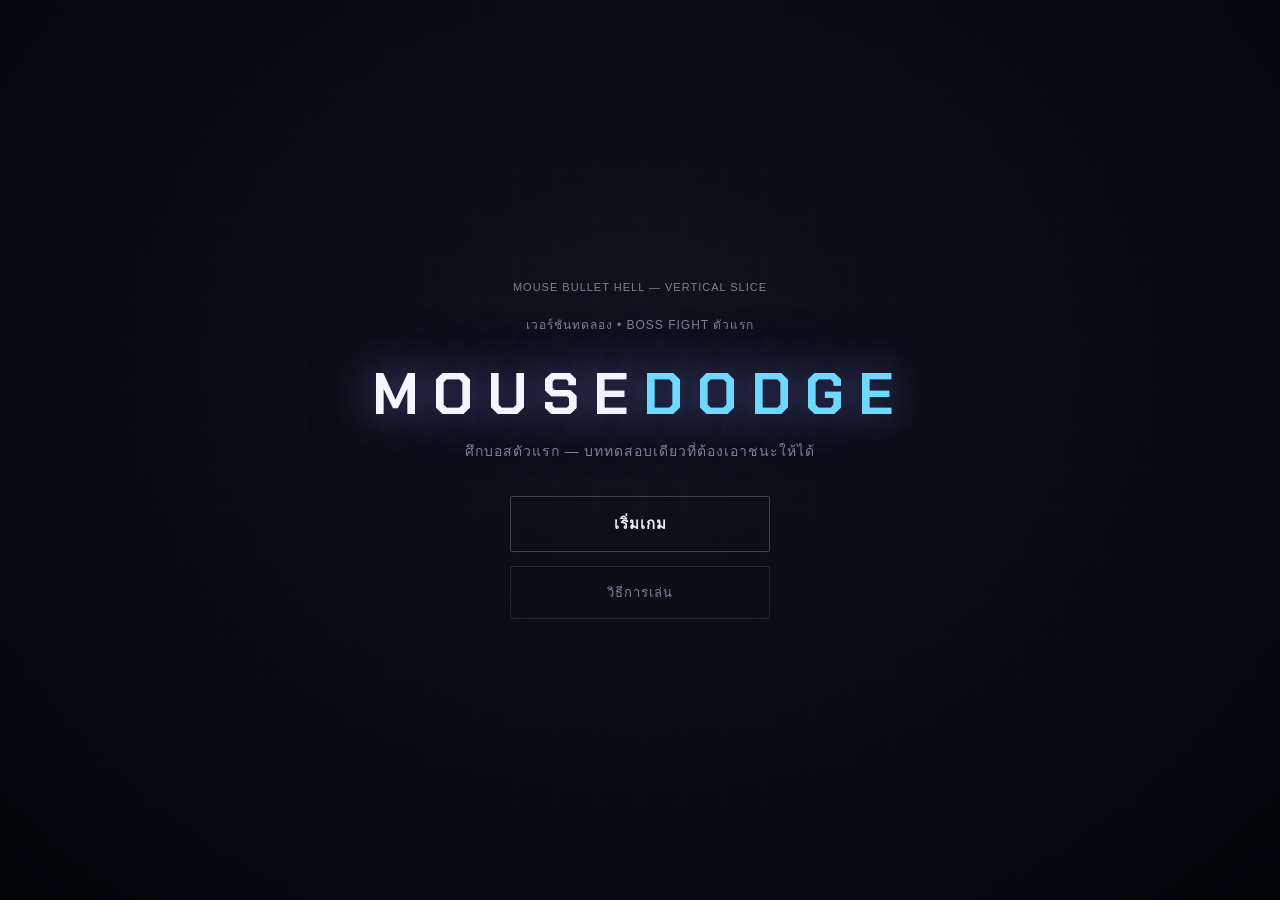
==== index.html @ 2863d196 "เพิ่มเชียดกระสุน" ====
<!DOCTYPE html>
<html lang="th">

<head>
  <meta charset="UTF-8">
  <meta name="viewport" content="width=device-width, initial-scale=1.0, maximum-scale=1.0, user-scalable=no">
  <title>MOUSE DODGE — Vertical Slice</title>
  <style>
    @import url('https://fonts.googleapis.com/css2?family=Chakra+Petch:wght@400;500;600;700&family=LINE+Seed+Sans+TH:wght@400;500;700&display=swap');

    :root {
      --bg: #05060a;
      --grid: rgba(140, 170, 255, 0.05);
      --accent: #6fd8ff;
      --accent2: #9b8cff;
      --danger: #ff4d5e;
      --warn: #ffb454;
      --text: #e7ecf6;
      --muted: #7a8296;
    }

    * {
      box-sizing: border-box;
    }

    html,
    body {
      margin: 0;
      padding: 0;
      overflow: hidden;
      background: var(--bg);
      color: var(--text);
      font-family: 'LINE Seed Sans TH', sans-serif;
      height: 100%;
      width: 100%;
      -webkit-user-select: none;
      user-select: none;
    }

    canvas {
      display: block;
      position: fixed;
      inset: 0;
      cursor: none;
    }

    /* ---------- full screen overlays ---------- */
    .screen {
      position: fixed;
      inset: 0;
      display: none;
      flex-direction: column;
      align-items: center;
      justify-content: center;
      gap: 22px;
      z-index: 30;
      text-align: center;
      background: radial-gradient(ellipse at 50% 40%, rgba(18, 20, 32, .88), rgba(3, 4, 8, .98));
    }

    .screen.active {
      display: flex;
    }

    .logo {
      font-family: 'Chakra Petch', sans-serif;
      font-weight: 700;
      font-size: 58px;
      letter-spacing: 14px;
      color: #f2f6ff;
      margin: 0;
      text-shadow: 0 0 40px rgba(155, 140, 255, .55), 0 0 90px rgba(111, 216, 255, .25);
    }

    .logo span {
      color: var(--accent);
    }

    .subtitle {
      color: var(--muted);
      letter-spacing: 1px;
      font-size: 14px;
      margin-top: -14px;
      font-weight: 300;
    }

    .btn-col {
      display: flex;
      flex-direction: column;
      gap: 14px;
      margin-top: 12px;
      min-width: 260px;
    }

    button.btn {
      background: transparent;
      border: 1px solid rgba(255, 255, 255, .22);
      color: var(--text);
      padding: 15px 20px;
      font-size: 15px;
      letter-spacing: 1px;
      font-family: 'Sarabun', sans-serif;
      font-weight: 600;
      cursor: pointer;
      transition: .22s ease;
      border-radius: 2px;
    }

    button.btn:hover {
      border-color: var(--accent);
      color: #fff;
      box-shadow: 0 0 24px rgba(111, 216, 255, .3);
      background: rgba(111, 216, 255, .06);
    }

    button.btn.ghost {
      border-color: rgba(255, 255, 255, .1);
      color: var(--muted);
      letter-spacing: 1px;
      font-weight: 400;
      font-size: 13px;
    }

    button.btn.ghost:hover {
      color: var(--text);
      border-color: rgba(255, 255, 255, .3);
      box-shadow: none;
      background: rgba(255, 255, 255, .03);
    }

    button.btn.danger:hover {
      border-color: var(--danger);
      box-shadow: 0 0 24px rgba(255, 77, 94, .3);
    }

    button.btn.gold:hover {
      border-color: var(--warn);
      box-shadow: 0 0 24px rgba(255, 180, 84, .35);
    }

    .controls-list {
      display: flex;
      flex-direction: column;
      gap: 16px;
      margin: 6px 0 8px;
    }

    .control-row {
      display: flex;
      align-items: center;
      gap: 18px;
      color: var(--muted);
      font-size: 14px;
      letter-spacing: .5px;
    }

    .key {
      border: 1px solid rgba(255, 255, 255, .3);
      padding: 7px 16px;
      border-radius: 4px;
      color: #fff;
      font-size: 12px;
      letter-spacing: 1.5px;
      min-width: 78px;
      text-align: center;
      font-family: 'Chakra Petch', sans-serif;
    }

    .eyebrow {
      font-size: 11px;
      letter-spacing: 1px;
      color: var(--muted);
      text-transform: uppercase;
    }

    .result-sub {
      color: var(--muted);
      font-size: 14px;
      letter-spacing: 1px;
      margin-top: -10px;
    }

    /* ---------- HUD ---------- */
    #hud {
      position: fixed;
      inset: 0;
      pointer-events: none;
      z-index: 15;
      display: none;
    }

    #hud.active {
      display: block;
    }

    #boss-bar-wrap {
      position: absolute;
      top: 28px;
      left: 50%;
      transform: translateX(-50%);
      display: flex;
      gap: 5px;
      flex-direction: column;
      align-items: center;
    }

    #boss-bar-wrap.phase-up {
      animation: phaseGlow .8s ease;
    }

    @keyframes phaseGlow {
      0% {
        transform: translateX(-50%) scale(1);
        filter: brightness(1);
      }

      40% {
        transform: translateX(-50%) scale(1.08);
        filter: brightness(2);
      }

      100% {
        transform: translateX(-50%) scale(1);
        filter: brightness(1);
      }
    }

    #boss-name {
      font-family: 'Chakra Petch', sans-serif;
      font-size: 11px;
      letter-spacing: 6px;
      color: rgba(230, 236, 255, .55);
      margin-bottom: 7px;
    }

    #boss-bar {
      width: 420px;
      height: 8px;

      background: rgba(255, 255, 255, .08);

      border-radius: 999px;

      overflow: hidden;

      box-shadow:
        inset 0 0 8px rgba(255, 255, 255, .05);
    }

    #boss-bar-fill {
      width: 100%;
      height: 100%;

      background: linear-gradient(90deg,
          #9b8cff,
          #6fd8ff);

      transform-origin: left;

      box-shadow:
        0 0 18px rgba(111, 216, 255, .45);

      transition: width .18s linear;
    }

    #lives {
      position: absolute;
      bottom: 28px;
      left: 32px;
      display: flex;
      gap: 9px;
    }

    .life {
      font-size: 20px;
      line-height: 20px;
      transition: .25s;
    }

    .life.hit {
      animation: lifeHit .35s ease;
    }

    @keyframes lifeHit {
      0% {
        transform: scale(1);
      }

      30% {
        transform: scale(1.6) rotate(-15deg);
      }

      60% {
        transform: scale(.8) rotate(10deg);
      }

      100% {
        transform: scale(1);
      }
    }

    .life.lost {
      opacity: .2;
      filter: grayscale(1);
    }

    #skill {
      position: absolute;
      bottom: 20px;
      right: 32px;
      width: 180px;
      pointer-events: none;
    }

    #skill-label {
      font-size: 12px;
      color: var(--muted);
      margin-bottom: 6px;
      letter-spacing: 1px;
    }

    #skill-bar {
      width: 100%;
      height: 10px;
      background: rgba(255, 255, 255, .15);
      border: 1px solid rgba(255, 255, 255, .2);
      border-radius: 999px;
      overflow: hidden;
    }

    #skill-fill {
      width: 100%;
      height: 100%;
      background: #46c8ff;
      transition: width .08s linear, background .2s;
      box-shadow: 0 0 10px rgba(70, 200, 255, .6);
    }

    #skill-text {
      margin-top: 6px;
      font-size: 12px;
      color: #fff;
    }


    #pause-btn {
      position: absolute;
      top: 26px;
      right: 32px;
      width: 26px;
      height: 26px;
      pointer-events: auto;
      cursor: pointer;
      opacity: .45;
      transition: .2s;
    }

    #pause-btn:hover {
      opacity: .9;
    }

    #flash {
      position: fixed;
      inset: 0;
      background: var(--danger);
      opacity: 0;
      pointer-events: none;
      z-index: 25;
    }

    #slowmo-veil {
      position: fixed;
      inset: 0;
      pointer-events: none;
      z-index: 8;
      opacity: 0;
      transition: opacity .25s;
      background: radial-gradient(circle at 50% 55%, transparent 38%, rgba(70, 120, 255, .14) 100%);
      box-shadow: inset 0 0 140px rgba(70, 110, 255, .25);
    }

    #intro-veil {
      position: fixed;
      inset: 0;
      z-index: 11;
      pointer-events: none;

      background: rgba(0, 0, 0, .45);

      opacity: 0;
      transition: opacity .6s ease;
    }

    #phase-title {
      position: fixed;
      top: 44%;
      left: 50%;
      transform: translate(-50%, -50%);
      z-index: 12;
      pointer-events: none;
      font-family: 'Chakra Petch', sans-serif;
      letter-spacing: 10px;

      font-size: 58px;
      font-weight: 700;
      letter-spacing: 14px;

      color: #fff;
      opacity: 0;
      text-align: center;

      text-shadow:
        0 0 18px rgba(255, 255, 255, .18),
        0 0 60px rgba(155, 140, 255, .45);
    }

    @media (max-width:640px) {
      .logo {
        font-size: 38px;
        letter-spacing: 8px;
      }

      .subtitle {
        font-size: 12px;
      }
    }

    #dev-hud {
      position: fixed;
      top: 8px;
      left: 8px;
      z-index: 40;
      font-family: 'Chakra Petch', sans-serif;
      font-size: 12px;
      line-height: 1.7;
      color: #4cff88;
      background: rgba(0, 0, 0, .6);
      padding: 8px 12px;
      border: 1px solid rgba(76, 255, 136, .4);
      border-radius: 4px;
      pointer-events: none;
      display: none;
      white-space: pre;
      letter-spacing: .5px;
    }

    #dev-hud.active {
      display: block;
    }
  </style>
</head>

<body>

  <canvas id="game"></canvas>
  <div id="flash"></div>
  <div id="slowmo-veil"></div>
  <div id="intro-veil"></div>
  <div id="phase-title"></div>
  <div id="dev-hud"></div>

  <!-- MENU -->
  <div class="screen active" id="screen-menu">
    <div class="eyebrow">MOUSE BULLET HELL — VERTICAL SLICE</div>
    <div class="eyebrow" style="font-size: 12px;">เวอร์ชันทดลอง • Boss Fight ตัวแรก</div>
    <h1 class="logo">MOUSE<span>DODGE</span></h1>
    <div class="subtitle">ศึกบอสตัวแรก — บททดสอบเดียวที่ต้องเอาชนะให้ได้</div>
    <div class="btn-col">
      <button class="btn" id="btn-start">เริ่มเกม</button>
      <button class="btn ghost" id="btn-howto">วิธีการเล่น</button>
    </div>
  </div>

  <!-- HOW TO PLAY -->
  <div class="screen" id="screen-howto">
    <div class="eyebrow">การควบคุม</div>
    <div class="controls-list">
      <div class="control-row"><span class="key">เมาส์</span><span>ขยับตำแหน่ง</span></div>
      <div class="control-row"><span class="key">คลิกซ้าย</span><span>สกิล — ชะลอเวลา</span></div>
      <div class="control-row"><span class="key">SPACE</span><span>หยุดชั่วคราว</span></div>
    </div>
    <div class="btn-col">
      <button class="btn ghost" id="btn-howto-back">ย้อนกลับ</button>
    </div>
  </div>

  <!-- PAUSE -->
  <div class="screen" id="screen-pause">
    <div class="eyebrow">พักสายตาสักครู่</div>
    <h1 class="logo" style="font-size:34px;letter-spacing:8px;">หยุดชั่วคราว</h1>
    <div class="btn-col">
      <button class="btn" id="btn-resume">เล่นต่อ</button>
      <button class="btn ghost" id="btn-pause-menu">กลับเมนูหลัก</button>
    </div>
  </div>

  <!-- GAME OVER -->
  <div class="screen" id="screen-gameover">
    <div class="eyebrow">Boss ฝากข้อความถึงคุณ</div>
    <div id="gameover-quote" class="result-sub" style="
        font-size:30px;
        font-weight:700;
        color:#fff;
        margin-top:-6px;
        margin-bottom:12px;
        text-shadow:0 0 18px rgba(255,255,255,.15);
    ">
    </div>
    <div class="result-sub" id="gameover-sub">ไปได้ถึงเฟส 1</div>
    <div class="btn-col">
      <button class="btn danger" id="btn-retry">ลองอีกครั้ง</button>
      <button class="btn ghost" id="btn-gameover-menu">กลับเมนูหลัก</button>
    </div>
  </div>

  <!-- VICTORY -->
  <div class="screen" id="screen-victory">
    <div class="eyebrow">ผู้รอดชีวิต</div>
    <h1 class="logo" style="font-size:44px;color:#fff3c4;text-shadow:0 0 50px rgba(255,200,90,.55);">ชัยชนะ</h1>
    <div class="result-sub">เจ้าเอาชนะบอสตัวแรกได้แล้ว — ชัยชนะนี้เจ้าเป็นผู้ไขว่คว้ามันมาเอง</div>
    <div class="btn-col">
      <button class="btn gold" id="btn-victory-again">เล่นอีกครั้ง</button>
      <button class="btn ghost" id="btn-victory-menu">กลับเมนูหลัก</button>
    </div>
  </div>

  <!-- HUD -->
  <div id="hud">
    <div id="boss-bar-wrap">
      <div id="boss-name">EYE OF THE HOLLOW</div>

      <div id="boss-bar">
        <div id="boss-bar-fill"></div>
      </div>
    </div>
    <div id="lives"></div>

    <div id="skill">
      <div id="skill-label">SLOW MOTION</div>

      <div id="skill-bar">
        <div id="skill-fill"></div>
      </div>

      <div id="skill-text">READY</div>
    </div>

    <svg id="pause-btn" viewBox="0 0 24 24" fill="none">
      <rect x="6" y="4" width="4" height="16" rx="1" fill="white" />
      <rect x="14" y="4" width="4" height="16" rx="1" fill="white" />
    </svg>
  </div>

  <script>
    (function () {
      "use strict";

      /* ============================================================
         SETUP
      ============================================================ */
      const canvas = document.getElementById('game');
      const ctx = canvas.getContext('2d');
      let W = 0, H = 0, DPR = Math.min(window.devicePixelRatio || 1, 2);
      let arena = { left: 0, top: 0, right: 0, bottom: 0 };
      let touchOffsetY = 0;
      let vignetteGrad = null;
      let gridOffsetX = 0;
      let gridOffsetY = 0;
      let arenaGridColor = "#8f7bff";

      function resize() {
        W = window.innerWidth; H = window.innerHeight;
        touchOffsetY = Math.min(120, H * 0.12);
        canvas.width = W * DPR; canvas.height = H * DPR;
        canvas.style.width = W + 'px'; canvas.style.height = H + 'px';
        ctx.setTransform(DPR, 0, 0, DPR, 0, 0);
        arena.left = 0;
        arena.right = W;
        arena.top = 0;
        arena.bottom = H;
        boss.homeX = W / 2;
        vignetteGrad = ctx.createRadialGradient(W / 2, H * 0.55, H * 0.15, W / 2, H * 0.55, H * 0.75);
        vignetteGrad.addColorStop(0, 'rgba(0,0,0,0)');
        vignetteGrad.addColorStop(1, 'rgba(0,0,0,0.55)');
      }
      window.addEventListener('resize', resize);

      /* ============================================================
         STATE MACHINE
      ============================================================ */
      const SCREENS = ['menu', 'howto', 'pause', 'gameover', 'victory'];
      let appState = 'menu'; // menu | howto | playing | paused | gameover | victory

      function showScreen(id) {
        SCREENS.forEach(s => {
          document.getElementById('screen-' + s).classList.toggle('active', s === id);
        });
        document.getElementById('hud').classList.remove('active');
      }
      function showHud() {
        SCREENS.forEach(s => document.getElementById('screen-' + s).classList.remove('active'));
        document.getElementById('hud').classList.add('active');
      }

      /* ============================================================
         INPUT
      ============================================================ */
      const mouse = { x: innerWidth / 2, y: innerHeight * 0.7 };
      canvas.addEventListener('mousemove', e => { mouse.x = e.clientX; mouse.y = e.clientY; });
      canvas.addEventListener('touchmove', e => {
        if (e.touches[0]) { mouse.x = e.touches[0].clientX; mouse.y = e.touches[0].clientY - touchOffsetY; }
        e.preventDefault();
      }, { passive: false });

      window.addEventListener('mousedown', e => {
        if (e.button !== 0) return;
        if (appState === 'playing') tryActivateSkill();
      });
      window.addEventListener('touchstart', e => {
        if (appState === 'playing') tryActivateSkill();
      });

      window.addEventListener('keydown', e => {
        if (e.code === 'Space') {
          e.preventDefault();
          if (appState === 'playing') pauseGame();
          else if (appState === 'paused') resumeGame();
          return;
        }
        if (e.code === 'Backquote') {
          devMode = !devMode;
          document.getElementById('dev-hud').classList.toggle('active', devMode);
          return;
        }
        if (devMode && /^Digit[1-9]$/.test(e.code)) {
          const idx = Number(e.code.slice(5)) - 1;
          devJumpToPhase(idx);
        }
      });

      document.getElementById('pause-btn').addEventListener('click', () => {
        if (appState === 'playing') pauseGame();
      });

      /* ============================================================
         MENU WIRING
      ============================================================ */
      document.getElementById('btn-start').onclick = () => startGame();
      document.getElementById('btn-howto').onclick = () => { appState = 'howto'; showScreen('howto'); };
      document.getElementById('btn-howto-back').onclick = () => { appState = 'menu'; showScreen('menu'); };
      document.getElementById('btn-resume').onclick = () => resumeGame();
      document.getElementById('btn-pause-menu').onclick = () => { appState = 'menu'; showScreen('menu'); };
      document.getElementById('btn-retry').onclick = () => startGame();
      document.getElementById('btn-gameover-menu').onclick = () => { appState = 'menu'; showScreen('menu'); };
      document.getElementById('btn-victory-again').onclick = () => startGame();
      document.getElementById('btn-victory-menu').onclick = () => { appState = 'menu'; showScreen('menu'); };

      function pauseGame() { appState = 'paused'; showScreen('pause'); }
      function resumeGame() { appState = 'playing'; showHud(); }

      /* ============================================================
         GLOBAL GAME VARIABLES
      ============================================================ */
      let bullets = [];
      let lasers = [];
      let particles = [];
      let trail = [];
      let shakeMag = 0, shakeTime = 0, shakeTotal = 0;
      let furthestPhase = 1;
      let lastTime = 0;
      let deathTimer = 0;
      let deathFade = 0;


      const DEATH_DURATION = 1600;

      const GAMEOVER_QUOTES = [
        "คิดว่าจะรอดเหรอ?",
        "อีกทีสิ 🙂",
        "แค่นี้เอง?",
        "ยังไม่ใช่...",
        "บอสยังอุ่นเครื่องอยู่เลย",
        "พลาดนิดเดียวเอง...มั้ง",
        "จะยอมแล้วเหรอ?",
        "ยังไม่ถึงเวลาชนะ",
        "เกือบแล้ว...จริง ๆ นะ",
        "เอาใหม่ ฉันรออยู่",
        "อดีต Beta Tester งั้นหรอ",

        "อ้าว... จบไวไปนะ 😏",
        "เมื่อกี้ตั้งใจแล้วใช่ไหม?",
        "นี่แค่เรียกน้ำย่อยเอง",
        "อ้าวแตกละหรอ 🤭",
        "ยังไม่คันมือเลย",
        "อืม... เอาใหม่ดีกว่า",
        "ขอรอบที่จริงจังกว่านี้หน่อย",
        "เมื่อกี้ถือว่าอบอุ่นร่างกาย",
        "นายทำได้ดีกว่านี้นะ 🙂",
        "ฉันเชื่อว่านายจะกด 'ลองอีกครั้ง'",
        "แค่นี้ยังไม่พอ ทำให้ฉันแพ้หรอก",
        "อ๊ะ... โดนอีกแล้ว",
        "ใจเย็น ๆ แล้วลองใหม่",
        "รอบหน้าขอให้ได้นานกว่านี้นะ",
        "ข้ายังรอเจ้าอยู่...",
        "ไม่เป็นไร... ฉันรอได้ 😌",
        "ฮึ... น่าสนุกขึ้นแล้ว",
        "อย่าทำให้ฉันผิดหวังสิ",
        "แสดงฝีมือให้ดูอีกหน่อย",
        "นี่เหรอ... ผู้ท้าชิง?",
        "ยังมีแรงกด 'ลองอีกครั้ง' ใช่ไหม?",
        "ฉันยังไม่เบื่อหรอก",
        "คราวนี้คงไม่พลาด... ใช่ไหม?",
        "ครั้งนี้ฉันชนะ 😏",
        "ลุกขึ้นมาอีกสิ"
      ];

      /* ---- DEV / DEBUG (แก้ค่าตรงนี้เพื่อ debug ได้เลย) ---- */
      const DEV_GODMODE = false; // true = ผู้เล่นอมตะตลอด (ต้องแก้โค้ด) ไม่โดนหิตแพ้เกม
      let devMode = false; // สลับได้ตอนเล่นจริงด้วยปุ่ม ` (backtick) — เปิดแล้วจะอมตะ + โชว์ debug overlay + กระโดดเฟสได้ด้วยเลข 1-5

      /* ---- TUNING ---- */
      const SLOWMO_SCALE = 0.32;
      const SLOWMO_DURATION = 1200;
      const SKILL_COOLDOWN = 10000;
      const GRAZE_RADIUS = 24;
      const GRAZE_REFUND = 150;
      const PHASE_TRANSITION_MS = 2100;
      const DEFEAT_MS = 2000;

      const player = {
        x: 0, y: 0, r: 9, hitR: 4,
        lives: 3, invuln: false, invulnTimer: 0,
        skillCooldown: 0, skillActive: false, skillTimer: 0
      };

      const boss = {
        x: 0, y: 0, homeX: 0, homeY: 120,
        baseY: 120,
        r: 64, bob: 0,
        phaseIndex: 0, cycle: 0, beatIndex: 0,
        state: 'TELEGRAPH', timer: 0, currentBeat: null,
        eyeColor: '#8f7bff', eyeGlow: '#8f7bff',
        dashTargetX: null, dashFrom: 0, dashProgress: 1,
        dashTargetY: null, dashFromY: 0,
        pupilX: 0, pupilY: 0,

        introDone: false
      };

      /* ============================================================
         UTILITIES
      ============================================================ */
      function clamp(v, a, b) { return Math.max(a, Math.min(b, v)); }
      function lerp(a, b, t) { return a + (b - a) * t; }
      function dist(x1, y1, x2, y2) { return Math.hypot(x2 - x1, y2 - y1); }
      function angleTo(x1, y1, x2, y2) { return Math.atan2(y2 - y1, x2 - x1); }
      function rand(a, b) { return a + Math.random() * (b - a); }

      function arenaDifficulty() {
        const width = arena.right - arena.left;

        // อิงจอ Full HD
        const scale = width / 1868;

        // จำกัดไว้ระหว่าง 90% - 115%
        return clamp(scale, 0.9, 1.15);
      }

      function easeOutCubic(t) { return 1 - Math.pow(1 - t, 3); }
      function easeInOutQuad(t) { return t < 0.5 ? 2 * t * t : 1 - Math.pow(-2 * t + 2, 2) / 2; }

      function shake(mag, dur) { shakeMag = mag; shakeTime = dur; shakeTotal = dur; }

      function spawnParticles(x, y, color, count, speedRange, lifeRange, sizeRange) {
        for (let i = 0; i < count; i++) {
          const a = rand(0, Math.PI * 2);
          const sp = rand(speedRange[0], speedRange[1]);
          particles.push({
            x, y, vx: Math.cos(a) * sp, vy: Math.sin(a) * sp,
            life: 0, maxLife: rand(lifeRange[0], lifeRange[1]),
            size: rand(sizeRange[0], sizeRange[1]), color
          });
        }
      }

      /* ============================================================
         BULLETS
      ============================================================ */
      function spawnBullet(o) {
        bullets.push({
          x: o.x, y: o.y, vx: o.vx, vy: o.vy, r: o.r || 6,
          color: o.color || '#ff8a6a', glow: o.glow || o.color || '#ff8a6a',
          type: o.type || 'normal',
          turnRate: o.turnRate || 0, speed: o.speed || Math.hypot(o.vx, o.vy),
          life: 0, maxLife: o.maxLife || 6000, grazed: false
        });
      }

      function updateBullets(dtS) {
        for (let i = bullets.length - 1; i >= 0; i--) {
          const b = bullets[i];
          b.life += dtS;
          if (b.type === 'homing') {
            const desired = angleTo(b.x, b.y, player.x, player.y);
            const cur = Math.atan2(b.vy, b.vx);
            let diff = desired - cur;
            while (diff > Math.PI) diff -= Math.PI * 2;
            while (diff < -Math.PI) diff += Math.PI * 2;
            const maxTurn = b.turnRate * (dtS / 16.6667);
            const na = cur + clamp(diff, -maxTurn, maxTurn);
            b.vx = Math.cos(na) * b.speed; b.vy = Math.sin(na) * b.speed;
          }
          b.x += b.vx * (dtS / 16.6667);
          b.y += b.vy * (dtS / 16.6667);

          const outOfBounds = b.x < arena.left - 60 || b.x > arena.right + 60 || b.y < arena.top - 60 || b.y > arena.bottom + 80;
          if (outOfBounds || b.life > b.maxLife) { bullets.splice(i, 1); continue; }

          if (!player.invuln && appState === 'playing') {
            const d = dist(b.x, b.y, player.x, player.y);
            if (d < b.r + player.hitR) { hitPlayer(); bullets.splice(i, 1); continue; }
            if (!b.grazed && d < b.r + GRAZE_RADIUS) {
              b.grazed = true;
              player.skillCooldown = Math.max(0, player.skillCooldown - GRAZE_REFUND);
              const fx = (b.x + player.x) * 0.5;
              const fy = (b.y + player.y) * 0.5;

              spawnParticles(
                fx,
                fy,
                '#bfe9ff',
                6,
                [0.8, 2.0],
                [180, 300],
                [1.2, 2.8]
              );
            }
          }
        }
      }

      function drawBullets() {
        for (const b of bullets) {
          ctx.save();
          ctx.shadowBlur = 14; ctx.shadowColor = b.glow;
          ctx.fillStyle = b.color;
          ctx.beginPath(); ctx.arc(b.x, b.y, b.r, 0, Math.PI * 2); ctx.fill();
          ctx.shadowBlur = 0;
          ctx.fillStyle = 'rgba(255,255,255,.55)';
          ctx.beginPath(); ctx.arc(b.x - b.r * 0.28, b.y - b.r * 0.28, b.r * 0.32, 0, Math.PI * 2); ctx.fill();
          ctx.restore();
        }
      }

      /* ============================================================
         LASERS
      ============================================================ */
      function spawnLaser(o) {
        lasers.push({
          ox: o.ox, oy: o.oy, angleStart: o.angleStart, angleEnd: o.angleEnd,
          width: o.width || 16, sweepDuration: o.sweepDuration, elapsed: 0,
          active: true, hitCooldown: 0
        });
      }
      function updateLasers(dtS) {
        for (let i = lasers.length - 1; i >= 0; i--) {
          const l = lasers[i];
          l.elapsed += dtS;
          const t = clamp(l.elapsed / l.sweepDuration, 0, 1);
          const curAngle = lerp(l.angleStart, l.angleEnd, easeInOutQuad(t));
          l.curAngle = curAngle;
          if (!player.invuln && appState === 'playing') {
            const px = player.x - l.ox, py = player.y - l.oy;
            const dirx = Math.cos(curAngle), diry = Math.sin(curAngle);
            const proj = px * dirx + py * diry;
            if (proj > 0) {
              const closestX = l.ox + dirx * proj, closestY = l.oy + diry * proj;
              const d = dist(player.x, player.y, closestX, closestY);
              if (d < l.width / 2 + player.hitR) hitPlayer();
            }
          }
          if (t >= 1) lasers.splice(i, 1);
        }
      }
      function drawLasers() {
        for (const l of lasers) {
          const len = 1400;
          const ex = l.ox + Math.cos(l.curAngle) * len, ey = l.oy + Math.sin(l.curAngle) * len;
          const grad = ctx.createLinearGradient(l.ox, l.oy, ex, ey);
          grad.addColorStop(0, 'rgba(255,90,110,0.95)');
          grad.addColorStop(0.06, 'rgba(255,120,130,0.9)');
          grad.addColorStop(1, 'rgba(255,60,80,0)');
          ctx.save();
          ctx.strokeStyle = grad;
          ctx.lineWidth = l.width;
          ctx.lineCap = 'round';
          ctx.shadowBlur = 22; ctx.shadowColor = '#ff4d5e';
          ctx.beginPath(); ctx.moveTo(l.ox, l.oy); ctx.lineTo(ex, ey); ctx.stroke();
          ctx.lineWidth = l.width * 0.32;
          ctx.strokeStyle = 'rgba(255,235,235,0.9)';
          ctx.shadowBlur = 8;
          ctx.beginPath(); ctx.moveTo(l.ox, l.oy); ctx.lineTo(ex, ey); ctx.stroke();
          ctx.restore();
        }
      }

      /* ============================================================
         PARTICLES
      ============================================================ */
      function updateParticles(dtS) {
        for (let i = particles.length - 1; i >= 0; i--) {
          const p = particles[i];
          p.life += dtS;
          if (p.life > p.maxLife) { particles.splice(i, 1); continue; }
          p.x += p.vx * (dtS / 16.6667); p.y += p.vy * (dtS / 16.6667);
          p.vx *= 0.965; p.vy *= 0.965;
        }
      }
      function drawParticles() {
        for (const p of particles) {
          const t = 1 - p.life / p.maxLife;
          ctx.save();
          ctx.globalAlpha = Math.max(0, t);
          ctx.fillStyle = p.color;
          ctx.shadowBlur = 10; ctx.shadowColor = p.color;
          ctx.beginPath(); ctx.arc(p.x, p.y, p.size * t + 0.4, 0, Math.PI * 2); ctx.fill();
          ctx.restore();
        }
      }

      /* ============================================================
         ATTACK BEAT FACTORY
      ============================================================ */
      function beatRingBurst(o) {
        const rings = o.rings || 2, count = o.count || 22, speed = o.speed || 2.3, ringGap = o.ringGap || 220;
        return {
          telegraph: o.telegraph || 950, attackDuration: (rings - 1) * ringGap + 320, recovery: o.recovery || 800,
          telegraphKind: 'burst', data: {},
          prep() { },
          onAttackStart(bs) { fireRing(bs, count, speed, 0); },
          onAttackTick(elapsed, dtS, bs) {
            for (let r = 1; r < rings; r++) {
              const t = r * ringGap;
              if (!this._fired) this._fired = {};
              if (elapsed >= t && !this._fired[r]) { this._fired[r] = true; fireRing(bs, count, speed + r * 0.28, r * 0.22); }
            }
          },
          drawTelegraph(c, bs, p) {
            const rad = 20 + p * 85;
            c.save(); c.globalAlpha = 0.35 * p; c.strokeStyle = '#ffb454'; c.lineWidth = 2.5;
            c.shadowBlur = 14; c.shadowColor = '#ffb454';
            c.beginPath(); c.arc(bs.x, bs.y, rad, 0, Math.PI * 2); c.stroke(); c.restore();
          }
        };
      }
      function fireRing(bs, count, speed, rotOffset) {
        const bulletCount = Math.round(count * arenaDifficulty());
        for (let i = 0; i < bulletCount; i++) {
          const a = rotOffset + (Math.PI * 2 / bulletCount) * i;
          spawnBullet({ x: bs.x, y: bs.y, vx: Math.cos(a) * speed, vy: Math.sin(a) * speed, r: 6, color: '#ff8a6a', glow: '#ff8a6a' });
        }
      }

      function beatAimedVolley(o) {
        const count = o.count || 4, spacing = o.spacingMs || 180, speed = o.speed || 4.3;
        return {
          telegraph: o.telegraph || 750, attackDuration: count * spacing + 90, recovery: o.recovery || 800,
          telegraphKind: 'aim', data: {},
          prep(bs, pl) { this.data.angle = angleTo(bs.x, bs.y, pl.x, pl.y); },
          onAttackStart() { this._fired = 0; this._acc = 0; },
          onAttackTick(elapsed, dtS, bs, pl) {
            if (this._fired === undefined) this._fired = 0;
            while (this._fired < count && elapsed >= this._fired * spacing) {
              const a = angleTo(bs.x, bs.y, pl.x, pl.y);
              spawnBullet({ x: bs.x, y: bs.y, vx: Math.cos(a) * speed, vy: Math.sin(a) * speed, r: 6.5, color: '#ff5f7a', glow: '#ff5f7a' });
              this._fired++;
            }
          },
          drawTelegraph(c, bs, p) {
            const a = angleTo(bs.x, bs.y, player.x, player.y);
            this.data.angle = a;
            c.save(); c.globalAlpha = 0.32 * p; c.strokeStyle = '#ff5f7a'; c.lineWidth = 2;
            c.setLineDash([6, 10]); c.shadowBlur = 10; c.shadowColor = '#ff5f7a';
            c.beginPath(); c.moveTo(bs.x, bs.y); c.lineTo(bs.x + Math.cos(a) * 900, bs.y + Math.sin(a) * 900); c.stroke();
            c.restore();
          }
        };
      }

      function beatSpiralStream(o) {
        const dur = o.duration || 3000, rate = o.rate || 80, speed = o.speed || 2.6, rot = o.rotSpeed || 0.055, arms = o.arms || 3;
        return {
          telegraph: o.telegraph || 700, attackDuration: dur, recovery: o.recovery || 750,
          telegraphKind: 'spiral', data: {},
          prep() { this._ang = rand(0, Math.PI * 2); this._acc = 0; },
          onAttackStart() { this._acc = 0; },
          onAttackTick(elapsed, dtS, bs) {
            this._ang += rot * (dtS / 16.6667);
            this._acc += dtS;
            while (this._acc >= rate) {
              this._acc -= rate;
              for (let i = 0; i < arms; i++) {
                const a = this._ang + (Math.PI * 2 / arms) * i;
                spawnBullet({ x: bs.x, y: bs.y, vx: Math.cos(a) * speed, vy: Math.sin(a) * speed, r: 5.5, color: '#c39dff', glow: '#c39dff' });
              }
            }
          },
          drawTelegraph(c, bs, p) {
            c.save(); c.globalAlpha = 0.3 * p; c.strokeStyle = '#c39dff'; c.lineWidth = 2;
            c.shadowBlur = 12; c.shadowColor = '#c39dff';
            c.beginPath(); c.arc(bs.x, bs.y, 18 + p * 36, 0, Math.PI * 2); c.stroke(); c.restore();
          }
        };
      }

      function beatLaserSweep(o) {
        const arcSpan = o.arcSpan || 2.8, sweepDuration = o.sweepDuration || 1120, width = o.width || 20;
        const dir = o.reverse ? -1 : 1;
        return {
          telegraph: o.telegraph || 1300, attackDuration: sweepDuration, recovery: o.recovery || 850,
          telegraphKind: 'laser', center: true, data: {}, // ท่ากวาดเลเซอร์รอบตัว ต้องยิงจากกลางจอเสมอ
          prep(bs, pl) {
            const aim = angleTo(bs.x, bs.y, pl.x, pl.y);
            this.data.angleStart = aim - (arcSpan / 2) * dir;
            this.data.angleEnd = aim + (arcSpan / 2) * dir;
          },
          onAttackStart(bs) {
            spawnLaser({ ox: bs.x, oy: bs.y, angleStart: this.data.angleStart, angleEnd: this.data.angleEnd, width, sweepDuration });
          },
          onAttackTick() { },
          drawTelegraph(c, bs, p) {
            c.save(); c.globalAlpha = 0.22 * p;
            c.fillStyle = '#ff4d5e';
            c.beginPath(); c.moveTo(bs.x, bs.y);
            c.arc(bs.x, bs.y, 900, this.data.angleStart, this.data.angleEnd, this.data.angleEnd < this.data.angleStart);
            c.closePath(); c.fill(); c.restore();
          }
        };
      }

      function beatHomingOrbs(o) {
        const count = o.count || 6, speed = o.speed || 1.9, turnRate = o.turnRate || 0.035;
        return {
          telegraph: o.telegraph || 800, attackDuration: 220, recovery: o.recovery || 800,
          telegraphKind: 'homing', data: {},
          prep() { },
          onAttackStart(bs) {
            for (let i = 0; i < count; i++) {
              const a = rand(0, Math.PI * 2);
              spawnBullet({
                x: bs.x, y: bs.y, vx: Math.cos(a) * speed, vy: Math.sin(a) * speed, r: 6,
                color: '#ff9dd6', glow: '#ff9dd6', type: 'homing', turnRate, speed, maxLife: 5200
              });
            }
          },
          onAttackTick() { },
          drawTelegraph(c, bs, p) {
            c.save(); c.globalAlpha = 0.4 * p; c.fillStyle = '#ff9dd6'; c.shadowBlur = 14; c.shadowColor = '#ff9dd6';
            for (let i = 0; i < 6; i++) {
              const a = (Math.PI * 2 / 6) * i + p * 2;
              c.beginPath(); c.arc(bs.x + Math.cos(a) * (bs.r + 14), bs.y + Math.sin(a) * (bs.r + 14), 3, 0, Math.PI * 2); c.fill();
            }
            c.restore();
          }
        };
      }

      function beatBulletWall(o) {
        const gapWidth = o.gapWidth || 90, gapCount = o.gapCount || 1, speed = o.speed || 2.6, rows = o.rows || 2, rowGap = o.rowGap || 430;
        return {
          telegraph: o.telegraph || 950, attackDuration: (rows - 1) * rowGap + 260, recovery: o.recovery || 800,
          telegraphKind: 'wall', data: { gaps: [] },
          prep() {
            this.data.gaps = [];
            for (let i = 0; i < gapCount; i++) this.data.gaps.push(rand(arena.left + 60, arena.right - 60));
          },
          onAttackStart() { this._rowsFired = 0; },
          onAttackTick(elapsed, dtS, bs) {
            if (this._rowsFired === undefined) this._rowsFired = 0;
            while (this._rowsFired < rows && elapsed >= this._rowsFired * rowGap) {
              fireWallRow(this.data.gaps, gapWidth, speed, this._rowsFired % 2 === 1);
              this._rowsFired++;
            }
          },
          drawTelegraph(c, bs, p) {
            c.save();
            const step = 34;
            for (let x = arena.left; x < arena.right; x += step) {
              const inGap = this.data.gaps.some(g => Math.abs(x - g) < gapWidth / 2);
              if (!inGap) {
                c.globalAlpha = 0.22 * p; c.fillStyle = '#ffb454';
                c.fillRect(x, arena.top, step - 4, 26);
              }
            }
            c.restore();
          }
        };
      }
      function fireWallRow(gaps, gapWidth, speed, shift) {
        const step = 30;
        for (let x = arena.left; x < arena.right; x += step) {
          const inGap = gaps.some(g => Math.abs(x - g) < gapWidth / 2);
          if (inGap) continue;
          spawnBullet({ x: x + (shift ? step / 2 : 0), y: arena.top - 10, vx: 0, vy: speed, r: 6, color: '#ffb454', glow: '#ffb454' });
        }
      }

      function combine(subBeats, overrides) {
        overrides = overrides || {};
        return {
          telegraph: overrides.telegraph !== undefined ? overrides.telegraph : Math.max(...subBeats.map(b => b.telegraph)),
          attackDuration: overrides.attackDuration !== undefined ? overrides.attackDuration : Math.max(...subBeats.map(b => b.attackDuration)),
          recovery: overrides.recovery !== undefined ? overrides.recovery : Math.max(...subBeats.map(b => b.recovery)),
          // true ถ้าตั้ง override ไว้ตรงๆ หรือถ้ามีท่าย่อยตัวไหนต้องการให้บอสกลับกลางจอ (เช่น beatLaserSweep)
          center: overrides.center !== undefined ? overrides.center : subBeats.some(b => b.center),
          telegraphKind: 'combo',
          prep(bs, pl) { subBeats.forEach(b => b.prep && b.prep(bs, pl)); },
          onAttackStart(bs, pl) { subBeats.forEach(b => { b._fired = 0; b._rowsFired = 0; b.onAttackStart && b.onAttackStart(bs, pl); }); },
          onAttackTick(elapsed, dtS, bs, pl) { subBeats.forEach(b => { if (b.onAttackTick) b.onAttackTick(elapsed, dtS, bs, pl); }); },
          drawTelegraph(c, bs, p) { subBeats.forEach(b => b.drawTelegraph && b.drawTelegraph(c, bs, p)); }
        };
      }

      /* ============================================================
         PHASE DATA
      ============================================================ */
      let PHASES = [];
      function buildPhases() {
        PHASES = [
          // ===== PHASE 1 =====
          {
            cycles: 3,
            beats: [
              combine([
                beatRingBurst({
                  count: 36,
                  speed: 3.3,
                  rings: 3,
                  ringGap: 150,
                  telegraph: 650
                }),
                beatAimedVolley({
                  count: 8,
                  spacingMs: 90,
                  speed: 5.5,
                  telegraph: 650
                })
              ], { recovery: 250 }),

              beatHomingOrbs({
                count: 10,
                speed: 2.5,
                turnRate: 0.06,
                telegraph: 600,
                recovery: 250
              })
            ]
          },

          // ===== PHASE 2 =====
          {
            cycles: 3,
            beats: [
              combine([
                beatLaserSweep({
                  telegraph: 700,
                  sweepDuration: 850,
                  arcSpan: 3.1,
                  width: 24
                }),
                beatRingBurst({
                  count: 38,
                  speed: 3.4,
                  rings: 3,
                  ringGap: 140,
                  telegraph: 700
                })
              ], { recovery: 250 }),

              beatBulletWall({
                gapWidth: 55,
                gapCount: 1,
                speed: 3.1,
                rows: 5,
                rowGap: 220,
                telegraph: 650,
                recovery: 250
              }),

              combine([
                beatSpiralStream({
                  duration: 3200,
                  rate: 35,
                  speed: 3.4,
                  arms: 4,
                  rotSpeed: 0.085,
                  telegraph: 600
                }),

              ], { recovery: 250 })
            ]
          },

          // ===== PHASE 3 =====
          {
            cycles: 3,
            beats: [
              combine([
                beatLaserSweep({
                  telegraph: 650,
                  sweepDuration: 800,
                  arcSpan: 3.2,
                  width: 24
                }),
                beatHomingOrbs({
                  count: 10,
                  speed: 2.6,
                  turnRate: 0.06,
                  telegraph: 650
                })
              ], { recovery: 220 }),

              combine([
                beatBulletWall({
                  gapWidth: 50,
                  gapCount: 2,
                  speed: 3.2,
                  rows: 5,
                  rowGap: 200,
                  telegraph: 600
                }),

              ], { recovery: 220 }),

              beatLaserSweep({
                telegraph: 700,
                sweepDuration: 850,
                arcSpan: 3.1,
                width: 24
              }),
            ]
          },

          // ===== PHASE 4 =====
          {
            cycles: 3,
            beats: [
              combine([
                beatLaserSweep({
                  telegraph: 600,
                  sweepDuration: 780,
                  arcSpan: 3.2,
                  width: 26
                }),
                beatLaserSweep({
                  telegraph: 600,
                  sweepDuration: 780,
                  arcSpan: 3.2,
                  reverse: true,
                  width: 26
                })
              ], { recovery: 200 }),

              combine([
                beatSpiralStream({
                  duration: 3500,
                  rate: 35,
                  speed: 3.4,
                  arms: 4,
                  rotSpeed: 0.095,
                  telegraph: 550
                }),
                beatAimedVolley({
                  count: 10,
                  spacingMs: 80,
                  speed: 5.8,
                  telegraph: 550
                })
              ], { recovery: 200 }),

              combine([
                beatBulletWall({
                  gapWidth: 45,
                  gapCount: 2,
                  speed: 3.3,
                  rows: 6,
                  rowGap: 180,
                  telegraph: 550
                }),
                beatHomingOrbs({
                  count: 12,
                  speed: 2.7,
                  turnRate: 0.065,
                  telegraph: 550
                })
              ], { recovery: 200 })
            ]
          },

          // ===== PHASE 5 =====
          {
            cycles: 4,
            beats: [
              combine([
                beatRingBurst({
                  count: 42,
                  speed: 3.6,
                  rings: 4,
                  ringGap: 130,
                  telegraph: 500
                }),
                beatAimedVolley({
                  count: 10,
                  spacingMs: 70,
                  speed: 6.0,
                  telegraph: 500
                })
              ], { recovery: 180 }),

              combine([
                beatLaserSweep({
                  telegraph: 500,
                  sweepDuration: 700,
                  arcSpan: 3.3,
                  width: 28
                }),
                beatLaserSweep({
                  telegraph: 500,
                  sweepDuration: 700,
                  arcSpan: 3.3,
                  reverse: true,
                  width: 28
                })
              ], { recovery: 180 }),

              combine([
                beatBulletWall({
                  gapWidth: 40,
                  gapCount: 2,
                  speed: 3.5,
                  rows: 6,
                  rowGap: 170,
                  telegraph: 500
                }),
                beatHomingOrbs({
                  count: 14,
                  speed: 2.8,
                  turnRate: 0.07,
                  telegraph: 500
                })
              ], { recovery: 180 }),

              combine([
                beatSpiralStream({
                  duration: 3800,
                  rate: 32,
                  speed: 3.6,
                  arms: 5,
                  rotSpeed: 0.10,
                  telegraph: 500
                }),
              ], { recovery: 180 })
            ]
          }
        ];
      }

      /* ============================================================
         BOSS SCHEDULER
      ============================================================ */
      let victoryPending = false;

      function eyeColorFor(kind) {
        switch (kind) {
          case 'burst': return '#ffb454';
          case 'aim': return '#ff5f7a';
          case 'spiral': return '#c39dff';
          case 'laser': return '#ff4d5e';
          case 'homing': return '#ff9dd6';
          case 'wall': return '#ffb454';
          case 'combo': return '#ff6d6d';
          default: return '#8f7bff';
        }
      }

      function enterTelegraph() {
        boss.state = 'TELEGRAPH'; boss.timer = 0;
        boss.currentBeat = PHASES[boss.phaseIndex].beats[boss.beatIndex];
        boss.currentBeat.prep && boss.currentBeat.prep(boss, player);
        boss.eyeColor = eyeColorFor(boss.currentBeat.telegraphKind);
      }
      function enterAttack() {
        boss.state = 'ATTACK'; boss.timer = 0;
        boss.currentBeat.onAttackStart && boss.currentBeat.onAttackStart(boss, player);
      }
      function peekNextBeat() {
        // เช็คว่าท่าถัดไปคือท่าอะไร ใช้ตัดสินใจว่าบอสต้องกลับไปกลางจอก่อนไหม
        const beats = PHASES[boss.phaseIndex].beats;
        let nextIndex = boss.beatIndex + 1;
        let nextCycle = boss.cycle;
        if (nextIndex >= beats.length) { nextIndex = 0; nextCycle++; }
        if (nextCycle >= PHASES[boss.phaseIndex].cycles) return null; // รอบถัดไปคือเปลี่ยนเฟสแล้ว ไม่ต้องกลาง
        return beats[nextIndex];
      }

      function devJumpToPhase(idx) {
        if (!devMode || idx < 0 || idx >= PHASES.length) return;
        if (appState !== 'playing' && appState !== 'intro') return;
        bullets = []; lasers = [];
        boss.phaseIndex = idx; boss.cycle = 0; boss.beatIndex = 0;
        furthestPhase = Math.max(furthestPhase, idx + 1);
        setupBossDash(PHASES[idx].beats[0]);
        boss.state = 'TELEGRAPH'; // กันเคสกระโดดตอนบอสยังอยู่ intro/defeated
        enterTelegraph();
        appState = 'playing';
      }

      function setupBossDash(nextBeat) {
        // เรียกก่อนเริ่มท่าใดๆ (ทั้งท่าถัดไปในเฟสเดียวกัน และท่าแรกของเฟสใหม่)
        // แยก 2 เรื่องออกจากกัน:
        //  - centerNeeded: ท่ากวาดเลเซอร์ ต้องย้ายไปกลางจอเสมอ ทุกเฟส (ตั้งแต่เฟส 2 ที่เริ่มมีท่านี้)
        //  - wanderEnabled: การสุ่มเดินไปมาระหว่างท่า เป็นดีไซน์ความยาก เริ่มเฟส 3 ขึ้นไปเท่านั้น
        const centerNeeded = !!(nextBeat && nextBeat.center);
        const wanderEnabled = boss.phaseIndex >= 2;
        if (!centerNeeded && !wanderEnabled) return; // เฟสต้นๆ ไม่มีท่ากวาดเลเซอร์ ไม่ต้องขยับ

        boss.dashFrom = boss.x;
        boss.dashFromY = boss.homeY;
        if (centerNeeded) {
          // ท่ากวาดเลเซอร์รอบตัว: ย้ายบอสไปกลางจอทั้งแนวนอนและแนวตั้ง
          boss.dashTargetX = W / 2;
          boss.dashTargetY = H / 2;
        } else if (wanderEnabled) {
          // ท่าปกติ (เฟส 3 ขึ้นไป): สุ่มตำแหน่งแนวนอน แล้วกลับขึ้นไปด้านบน
          boss.dashTargetX = clamp(boss.homeX + rand(-220, 220), 180, W - 180);
          boss.dashTargetY = BOSS_TOP_Y;
        } else {
          // จบท่ากวาดเลเซอร์ในเฟสที่ยังไม่ปลดล็อก wander (เฟส 2): กลับขึ้นบน ตำแหน่งแนวนอนเดิม
          boss.dashTargetX = boss.homeX;
          boss.dashTargetY = BOSS_TOP_Y;
        }
        boss.dashProgress = 0;
      }

      function enterRecovery() {
        boss.state = 'RECOVERY'; boss.timer = 0;
        boss.eyeColor = '#8f7bff';
        setupBossDash(peekNextBeat());
      }
      function advanceBeat() {
        boss.beatIndex++;
        if (boss.beatIndex >= PHASES[boss.phaseIndex].beats.length) {
          boss.beatIndex = 0; boss.cycle++;
          if (boss.cycle >= PHASES[boss.phaseIndex].cycles) {
            if (boss.phaseIndex >= PHASES.length - 1) { startDefeat(); return; }
            enterPhaseTransition(); return;
          }
        }
        enterTelegraph();
      }
      function enterPhaseTransition() {
        boss.state = 'PHASE_TRANSITION'; boss.timer = 0;
        boss.eyeColor = '#ffffff';
        shake(12, 480);
        showPhaseTitle('เฟส ' + (boss.phaseIndex + 2));

        const bossBar = document.getElementById("boss-bar-wrap");
        bossBar.classList.add("phase-up");
        setTimeout(() => {
          bossBar.classList.remove("phase-up");
        }, 800);
      }
      function startDefeat() {
        boss.state = 'DEFEATED'; boss.timer = 0;
        shake(20, 900);
        spawnParticles(boss.x, boss.y, '#ffffff', 70, [1.5, 6], [600, 1200], [1.5, 4.5]);
        spawnParticles(boss.x, boss.y, '#8f7bff', 50, [0.5, 3], [800, 1400], [2, 5]);
      }

      const BOSS_TOP_Y = 120; // ตำแหน่ง Y ปกติของบอส (มุมบนจอ) ตอนไม่ได้ใช้ท่ากวาดเลเซอร์

      function updateBoss(dtS) {
        boss.bob += dtS * 0.0022;
        arenaGridColor = lerpColor(
          arenaGridColor,
          boss.eyeColor,
          0.08
        );
        let targetX = boss.homeX;
        let targetY = boss.homeY;
        if (boss.dashTargetX !== null && boss.dashProgress < 1) {
          boss.dashProgress = clamp(boss.dashProgress + dtS / 650, 0, 1);
          const dashT = easeInOutQuad(boss.dashProgress);
          targetX = lerp(boss.dashFrom, boss.dashTargetX, dashT);
          targetY = lerp(boss.dashFromY, boss.dashTargetY, dashT);
          boss.homeX = boss.dashTargetX;
          boss.homeY = boss.dashTargetY;
        } else {
          targetX = boss.homeX;
          targetY = boss.homeY;
        }
        boss.x = lerp(boss.x || targetX, targetX, 0.12);
        boss.baseY = lerp(boss.baseY || targetY, targetY, 0.12);
        boss.y = boss.baseY + Math.sin(boss.bob) * 7;

        const pdx = player.x - boss.x, pdy = player.y - boss.y;
        const plen = Math.hypot(pdx, pdy) || 1;
        boss.pupilX = (pdx / plen) * 9; boss.pupilY = (pdy / plen) * 9;

        if (boss.state === 'DEFEATED') {
          boss.timer += dtS;
          if (boss.timer >= DEFEAT_MS && !victoryPending) {
            victoryPending = true;
            appState = 'victory'; showScreen('victory');
          }
          return;
        }

        boss.timer += dtS;
        // ===== INTRO =====
        if (boss.state === "INTRO") {

          // แสดงชื่อบอสครั้งเดียว
          if (boss.timer >= 900 && !boss.introDone) {
            boss.introDone = true;
            showPhaseTitle("EYE OF THE HOLLOW");
          }

          // จบ Intro
          if (boss.timer >= 3000) {
            enterTelegraph();
            appState = "playing";
          }

          return;
        }

        switch (boss.state) {
          case 'TELEGRAPH':
            if (boss.timer >= boss.currentBeat.telegraph) enterAttack();
            break;
          case 'ATTACK':
            boss.currentBeat.onAttackTick && boss.currentBeat.onAttackTick(boss.timer, dtS, boss, player);
            if (boss.timer >= boss.currentBeat.attackDuration) enterRecovery();
            break;
          case 'RECOVERY':
            if (boss.timer >= boss.currentBeat.recovery) advanceBeat();
            break;
          case 'PHASE_TRANSITION':
            if (boss.timer >= PHASE_TRANSITION_MS) {
              boss.phaseIndex++; boss.cycle = 0; boss.beatIndex = 0;
              furthestPhase = Math.max(furthestPhase, boss.phaseIndex + 1);
              setupBossDash(PHASES[boss.phaseIndex].beats[0]);
              enterTelegraph();
            }
            break;
        }
      }

      function bossProgress() {
        // 0..1 overall
        const phaseFrac = boss.state === 'PHASE_TRANSITION' ? 1 :
          (boss.cycle + (boss.beatIndex / (PHASES[boss.phaseIndex].beats.length))) / PHASES[boss.phaseIndex].cycles;
        return { phaseIndex: boss.phaseIndex, phaseFrac: clamp(phaseFrac, 0, 1) };
      }

      /* ============================================================
         BOSS RENDER
      ============================================================ */
      function drawBoss() {
        const r = boss.r;
        ctx.save();
        let drawX = boss.x;
        let drawY = boss.y;
        let alpha = 1;

        if (boss.state === "INTRO") {

          const p = easeOutCubic(
            clamp(boss.timer / 1200, 0, 1)
          );

          drawY = boss.y - 80 + (80 * p);
          alpha = p;
        }

        ctx.translate(drawX, drawY);
        ctx.globalAlpha = alpha;

        // ===== INTRO EFFECT =====
        let introScale = 1;
        let introAlpha = 1;

        if (boss.state === "INTRO") {

          const p = clamp(boss.timer / 1000, 0, 1);

          introScale = 0.15 + easeOutCubic(p) * 0.85;
          introAlpha = p;
        }

        // outer glow ring
        ctx.save();
        ctx.globalAlpha = 0.5 * alpha;
        ctx.strokeStyle = boss.eyeColor; ctx.lineWidth = 2;
        ctx.shadowBlur = 30 * alpha;
        ctx.shadowColor = boss.eyeColor;
        ctx.beginPath(); ctx.arc(0, 0, r + 10, 0, Math.PI * 2); ctx.stroke();
        ctx.restore();

        // iris body
        const g = ctx.createRadialGradient(-r * 0.25, -r * 0.25, 4, 0, 0, r);
        g.addColorStop(0, shadeColor(boss.eyeColor, 40));
        g.addColorStop(0.55, boss.eyeColor);
        g.addColorStop(1, '#1a1330');
        ctx.fillStyle = g;
        ctx.beginPath(); ctx.arc(0, 0, r, 0, Math.PI * 2); ctx.fill();

        // pupil
        ctx.fillStyle = '#0a0714';
        ctx.beginPath(); ctx.arc(boss.pupilX, boss.pupilY, r * 0.36, 0, Math.PI * 2); ctx.fill();
        ctx.fillStyle = 'rgba(255,255,255,.75)';
        ctx.beginPath(); ctx.arc(boss.pupilX - r * 0.1, boss.pupilY - r * 0.1, r * 0.09, 0, Math.PI * 2); ctx.fill();

        ctx.restore();

        // telegraph fx (world space, not eye-local)
        if (boss.state === 'TELEGRAPH' && boss.currentBeat && boss.currentBeat.drawTelegraph) {
          const p = easeOutCubic(clamp(boss.timer / boss.currentBeat.telegraph, 0, 1));
          boss.currentBeat.drawTelegraph(ctx, boss, p);
        }

        // defeat effect
        if (boss.state === 'DEFEATED') {
          const t = clamp(boss.timer / DEFEAT_MS, 0, 1);
          ctx.save();
          ctx.globalAlpha = 1 - t;
          ctx.translate(boss.x, boss.y);
          ctx.strokeStyle = '#fff'; ctx.lineWidth = 2; ctx.shadowBlur = 20; ctx.shadowColor = '#fff';
          ctx.beginPath(); ctx.arc(0, 0, r * (1 + t * 0.6), 0, Math.PI * 2); ctx.stroke();
          ctx.restore();
        }
      }

      function shadeColor(hex, amt) {
        const num = parseInt(hex.slice(1), 16);
        let r = (num >> 16) + amt, g = ((num >> 8) & 0xff) + amt, b = (num & 0xff) + amt;
        r = clamp(r, 0, 255) | 0; g = clamp(g, 0, 255) | 0; b = clamp(b, 0, 255) | 0;
        return '#' + (1 << 24 | r << 16 | g << 8 | b).toString(16).slice(1);
      }

      function lerpColor(a, b, t) {

        const ar = parseInt(a.substr(1, 2), 16);
        const ag = parseInt(a.substr(3, 2), 16);
        const ab = parseInt(a.substr(5, 2), 16);

        const br = parseInt(b.substr(1, 2), 16);
        const bg = parseInt(b.substr(3, 2), 16);
        const bb = parseInt(b.substr(5, 2), 16);

        const rr = Math.round(lerp(ar, br, t));
        const rg = Math.round(lerp(ag, bg, t));
        const rb = Math.round(lerp(ab, bb, t));

        return "#" +
          rr.toString(16).padStart(2, "0") +
          rg.toString(16).padStart(2, "0") +
          rb.toString(16).padStart(2, "0");
      }

      /* ============================================================
         PLAYER
      ============================================================ */
      const PLAYER_FOLLOW_T = 0.32;
      const PLAYER_MAX_LAG = 46; // px ที่ยอมให้ hitbox ตามหลังเมาส์จริงได้มากสุด (กันบัคตอนสบัดเมาส์ไวๆ แล้ว hitbox ค้างอยู่ไกลจากเมาส์)

      function updatePlayer(dtReal) {
        const tx = clamp(mouse.x, arena.left + player.r, arena.right - player.r);
        const ty = clamp(mouse.y, arena.top + player.r, arena.bottom - player.r);

        const curX = player.x || tx, curY = player.y || ty;
        const lagDist = dist(curX, curY, tx, ty);
        // ถ้าสบัดเมาส์ไวจนตัวละครตามไม่ทันเกินระยะที่กำหนด ให้เร่งตามให้ทันทันที
        // ป้องกัน hitbox ล้าหลังตำแหน่งเมาส์จริงจนโดนยิง/รอดแบบไม่สมเหตุสมผล
        const followT = lagDist > PLAYER_MAX_LAG
          ? 1 - (PLAYER_MAX_LAG / lagDist) * (1 - PLAYER_FOLLOW_T)
          : PLAYER_FOLLOW_T;

        player.x = lerp(curX, tx, followT);
        player.y = lerp(curY, ty, followT);

        if (appState === "playing") {

          trail.push({
            x: player.x,
            y: player.y,
            life: 0
          });

          if (trail.length > 10) {
            trail.shift();
          }

          trail.forEach(t => {
            t.life += dtReal;
          });

        }

        if (player.invuln) {
          player.invulnTimer += dtReal;
          if (player.invulnTimer > 1100) player.invuln = false;
        }

        if (appState === "playing") {
          if (player.skillActive) {
            player.skillTimer += dtReal;
            if (player.skillTimer >= SLOWMO_DURATION) {
              player.skillActive = false;
              player.skillCooldown = SKILL_COOLDOWN;
            }
          } else if (player.skillCooldown > 0) {

            player.skillCooldown = Math.max(
              0,
              player.skillCooldown - dtReal
            );
          }
        }
      }

      function tryActivateSkill() {
        if (player.skillActive || player.skillCooldown > 0) return;
        player.skillActive = true; player.skillTimer = 0;
        spawnParticles(player.x, player.y, '#6fd8ff', 18, [1, 3.5], [300, 500], [1.5, 3]);
      }

      function hitPlayer() {
        if (DEV_GODMODE || devMode) return;

        if (player.invuln) return;

        player.lives--;

        // Animation หัวใจที่เสีย
        const hearts = document.querySelectorAll("#lives .life");
        const lostHeart = hearts[player.lives];

        if (lostHeart) {
          lostHeart.classList.add("hit");

          setTimeout(() => {
            lostHeart.classList.remove("hit");
          }, 350);
        }

        // สถานะอมตะชั่วคราว
        player.invuln = true;
        player.invulnTimer = 0;

        // เอฟเฟกต์
        shake(11, 320);
        flashRed();
        spawnParticles(
          player.x,
          player.y,
          '#ff4d5e',
          22,
          [1, 4],
          [350, 600],
          [1.5, 3.5]
        );

        // Game Over
        if (player.lives <= 0) {
          startPlayerDeath();
        }
      }

      function drawPlayer() {

        // ----- Trail -----
        if (appState !== "dying") {
          for (const t of trail) {
            const a = 1 - t.life / 260;
            if (a <= 0) continue;

            ctx.save();
            ctx.globalAlpha = a * 0.28;

            ctx.fillStyle = "#6fd8ff";
            ctx.beginPath();
            ctx.arc(t.x, t.y, player.r * 0.6, 0, Math.PI * 2);
            ctx.fill();

            ctx.restore();
          }
        }

        // ----- Player -----
        ctx.save();

        if (appState === "dying") {

          // หายไปภายใน 120ms
          ctx.globalAlpha = Math.max(0, 1 - deathTimer / 120);

        } else if (
          player.invuln &&
          Math.floor(player.invulnTimer / 90) % 2 === 0
        ) {

          ctx.globalAlpha = 0.35;
        }

        ctx.shadowBlur = player.skillActive ? 34 : 20;
        ctx.shadowColor = player.skillActive ? "#bfe9ff" : "#6fd8ff";

        const g = ctx.createRadialGradient(
          player.x - 2,
          player.y - 2,
          1,
          player.x,
          player.y,
          player.r
        );

        g.addColorStop(0, "#ffffff");
        g.addColorStop(0.4, "#bfe9ff");
        g.addColorStop(1, "#3f92c9");

        ctx.fillStyle = g;

        ctx.beginPath();
        ctx.arc(player.x, player.y, player.r, 0, Math.PI * 2);
        ctx.fill();

        ctx.restore();
      }

      /* ============================================================
         FX
      ============================================================ */
      function flashRed() {
        const el = document.getElementById('flash');
        el.style.transition = 'none'; el.style.opacity = '0.55';
        requestAnimationFrame(() => { el.style.transition = 'opacity .5s'; el.style.opacity = '0'; });
      }

      function showPhaseTitle(text) {

        const el = document.getElementById("phase-title");
        const veil = document.getElementById("intro-veil");

        el.textContent = text;

        el.style.transition = "none";
        el.style.opacity = "0";
        el.style.transform = "translate(-50%, -46%) scale(.95)";

        veil.style.opacity = ".45";

        requestAnimationFrame(() => {

          el.style.transition =
            "opacity .7s ease, transform .7s ease";

          el.style.opacity = "1";
          el.style.transform =
            "translate(-50%, -50%) scale(1)";

          setTimeout(() => {

            el.style.transition =
              "opacity .8s ease, transform .8s ease";

            el.style.opacity = "0";
            el.style.transform =
              "translate(-50%, -54%) scale(1.03)";

            veil.style.opacity = "0";

          }, 1400);

        });

      }

      /* ============================================================
         GAME OVER / RESET
      ============================================================ */
      function startPlayerDeath() {

        appState = "dying";
        deathTimer = 0;
        deathFade = 0;

        // เอฟเฟกต์
        shake(18, 700);

        spawnParticles(
          player.x,
          player.y,
          "#6fd8ff",
          40,
          [2, 6],
          [500, 900],
          [2, 5]
        );

        flashRed();
      }

      function triggerGameOver() {
        furthestPhase = Math.max(furthestPhase, boss.phaseIndex + 1);
        const quote =
          GAMEOVER_QUOTES[Math.floor(Math.random() * GAMEOVER_QUOTES.length)];
        document.getElementById("gameover-quote").textContent = quote;
        document.getElementById("gameover-sub").textContent =
          "ไปได้ถึงเฟส " + furthestPhase;
        appState = "gameover";
        showScreen("gameover");
      }

      function startGame() {
        buildPhases();
        bullets = []; lasers = []; particles = []; trail = [];
        player.lives = 3;
        deathTimer = 0;
        deathFade = 0;
        furthestPhase = 1; // รีเซ็ตทุกครั้งที่เริ่มเกมใหม่ ไม่งั้นข้อความ "ไปได้ถึงเฟส" ตอนตายจะค้างค่าจากรอบก่อนหน้า
        appState = "intro";
        player.invuln = false; player.invulnTimer = 0;
        player.skillActive = false; player.skillCooldown = 0; player.skillTimer = 0;
        player.x = arena.left + (arena.right - arena.left) / 2;
        player.y = arena.bottom - 90;
        boss.phaseIndex = 0; boss.cycle = 0; boss.beatIndex = 0;
        boss.homeX = W / 2; boss.homeY = BOSS_TOP_Y;
        boss.x = boss.homeX; boss.baseY = boss.homeY; boss.y = boss.homeY;
        boss.dashTargetX = null; boss.dashTargetY = null; boss.dashProgress = 1;
        victoryPending = false;
        buildLifeUI();
        boss.state = "INTRO";
        boss.timer = 0;
        boss.introDone = false;
        showHud();
      }

      /* ============================================================
         HUD
      ============================================================ */
      function buildLifeUI() {
        const el = document.getElementById('lives');
        el.innerHTML = '';

        for (let i = 0; i < 3; i++) {
          const d = document.createElement('div');
          d.className = 'life';
          d.innerHTML = '❤️';
          el.appendChild(d);
        }
      }

      function updateHud() {
        const lives = document.querySelectorAll('#lives .life');
        lives.forEach((el, i) => el.classList.toggle('lost', i >= player.lives));

        const hp = document.getElementById("boss-bar-fill");

        const bp = bossProgress();

        const total =
          1 - ((bp.phaseIndex + bp.phaseFrac) / PHASES.length);

        hp.style.width = (total * 100) + "%";

        // ===== Skill HUD =====
        const cdFrac = player.skillActive
          ? 1
          : (1 - player.skillCooldown / SKILL_COOLDOWN);

        const fill = document.getElementById("skill-fill");
        const text = document.getElementById("skill-text");

        fill.style.width = (cdFrac * 100) + "%";

        if (player.skillCooldown <= 0) {
          fill.style.background = "#4cff88";
          text.textContent = "READY";
        } else {

          if (cdFrac < 0.3) {
            fill.style.background = "#ff5c5c";      // แดง
          } else if (cdFrac < 0.7) {
            fill.style.background = "#ffcf40";      // เหลือง
          } else {
            fill.style.background = "#4cff88";      // เขียว
          }

          text.textContent = (player.skillCooldown / 1000).toFixed(1) + "s";
        }

        document.getElementById('slowmo-veil').style.opacity =
          player.skillActive ? '1' : '0';

        updateDevHud();
      }

      function updateDevHud() {
        if (!devMode) return;
        const el = document.getElementById('dev-hud');
        el.textContent =
          'DEV MODE (กด ` ปิด)\n' +
          'godmode: ON\n' +
          'phase: ' + (boss.phaseIndex + 1) + ' / ' + PHASES.length + '\n' +
          'cycle: ' + boss.cycle + ' / ' + (PHASES[boss.phaseIndex] ? PHASES[boss.phaseIndex].cycles : '-') + '\n' +
          'beat: ' + boss.beatIndex + '  state: ' + boss.state + '\n' +
          'lives: ' + player.lives + '\n' +
          '[1-5] กระโดดไปเฟสนั้นทันที';
      }

      /* ============================================================
         ARENA / GRID DRAW
      ============================================================ */
      function drawArena() {
        ctx.fillStyle = '#05060a';
        ctx.fillRect(0, 0, W, H);

        ctx.save();

        ctx.strokeStyle = arenaGridColor;
        ctx.globalAlpha = 0.15;

        // เพิ่ม 2 บรรทัดนี้
        ctx.shadowBlur = 8;
        ctx.shadowColor = arenaGridColor;

        ctx.lineWidth = 1;

        const step = 42;

        ctx.beginPath();

        const ox = gridOffsetX % step;
        const oy = gridOffsetY % step;

        // แนวตั้ง
        for (let x = -step; x <= W + step; x += step) {
          ctx.moveTo(x + ox, 0);
          ctx.lineTo(x + ox, H);
        }

        // แนวนอน
        for (let y = -step; y <= H + step; y += step) {
          ctx.moveTo(0, y + oy);
          ctx.lineTo(W, y + oy);
        }

        ctx.stroke();

        // รีเซ็ตค่า
        ctx.shadowBlur = 0;
        ctx.globalAlpha = 1;

        ctx.restore();
      }

      /* ============================================================
         MAIN LOOP
      ============================================================ */
      function frame(ts) {
        requestAnimationFrame(frame);
        if (!lastTime) lastTime = ts;
        let dtReal = ts - lastTime;
        lastTime = ts;
        dtReal = Math.min(dtReal, 34);
        gridOffsetX += dtReal * 0.010;
        gridOffsetY += dtReal * 0.006;

        const timeScale = (appState === 'playing' && player.skillActive) ? SLOWMO_SCALE : 1;
        const dtS = dtReal * timeScale;

        if (
          appState === 'playing' ||
          appState === 'intro' ||
          appState === 'dying'
        ) {

          updatePlayer(dtReal);
          updateBoss(dtS);

          if (appState === 'playing') {
            updateBullets(dtS);
            updateLasers(dtS);
          }

          updateParticles(dtS);
          updateHud();
          if (appState === "dying") {

            deathTimer += dtReal;

            deathFade = clamp(
              (deathTimer - 800) / 600,
              0,
              1
            );

            if (deathTimer >= DEATH_DURATION) {
              triggerGameOver();
            }
          }

        } else if (appState !== 'menu' && appState !== 'howto') {
          updateParticles(dtReal * 0.6);
        }

        if (shakeTime > 0) { shakeTime = Math.max(0, shakeTime - dtReal); }

        render();
      }

      function render() {
        ctx.save();
        if (shakeTime > 0) {
          const k = shakeTime / Math.max(shakeTotal, 1);
          const mag = shakeMag * k;
          ctx.translate(rand(-mag, mag), rand(-mag, mag));
        }
        drawArena();
        drawParticles();
        if (
          appState === "playing" ||
          appState === "paused" ||
          appState === "intro" ||
          appState === "dying"
        ) {
          drawBullets();
          drawLasers();
          drawBoss();
          drawPlayer();
        }
        ctx.restore();

        if (deathFade > 0) {
          ctx.save();
          ctx.globalAlpha = deathFade;
          ctx.fillStyle = "#000";
          ctx.fillRect(0, 0, W, H);
          ctx.restore();
        }

        if (vignetteGrad) {
          ctx.fillStyle = vignetteGrad;
          ctx.fillRect(0, 0, W, H);
        }
      }

      /* ============================================================
         BOOT
      ============================================================ */
      resize();
      boss.x = W / 2; boss.homeY = BOSS_TOP_Y; boss.baseY = boss.homeY; boss.y = boss.homeY;
      player.x = W / 2; player.y = H * 0.75;
      requestAnimationFrame(frame);

    })();
  </script>
</body>

</html>
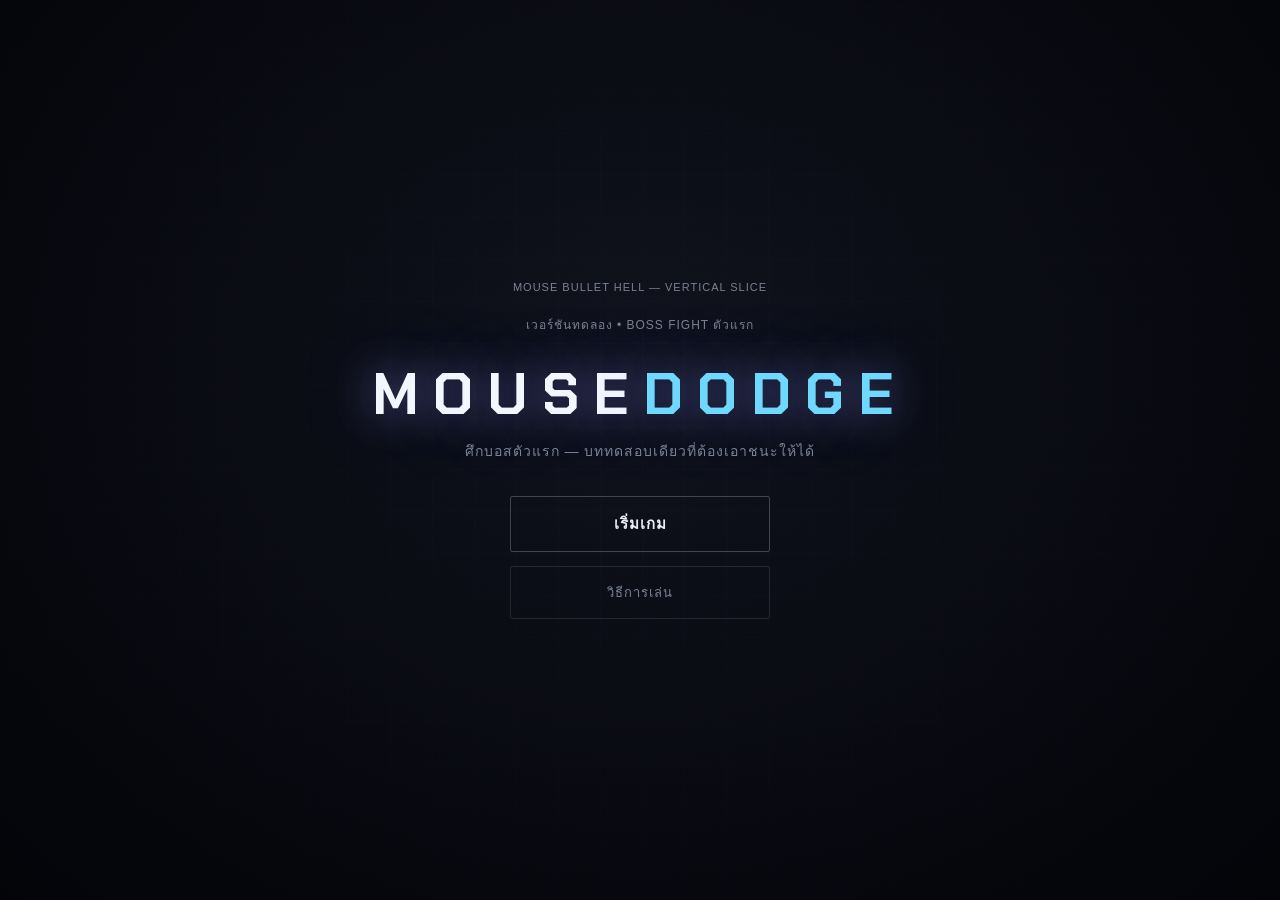
==== commit 3c24c1ed: "ลดเวลารีโหลดสกิลจาก 10000ms เป็น 5000ms" ====
--- a/index.html
+++ b/index.html
@@ -721,7 +721,7 @@
       /* ---- TUNING ---- */
       const SLOWMO_SCALE = 0.32;
       const SLOWMO_DURATION = 1200;
-      const SKILL_COOLDOWN = 10000;
+      const SKILL_COOLDOWN = 5000;
       const GRAZE_RADIUS = 24;
       const GRAZE_REFUND = 150;
       const PHASE_TRANSITION_MS = 2100;
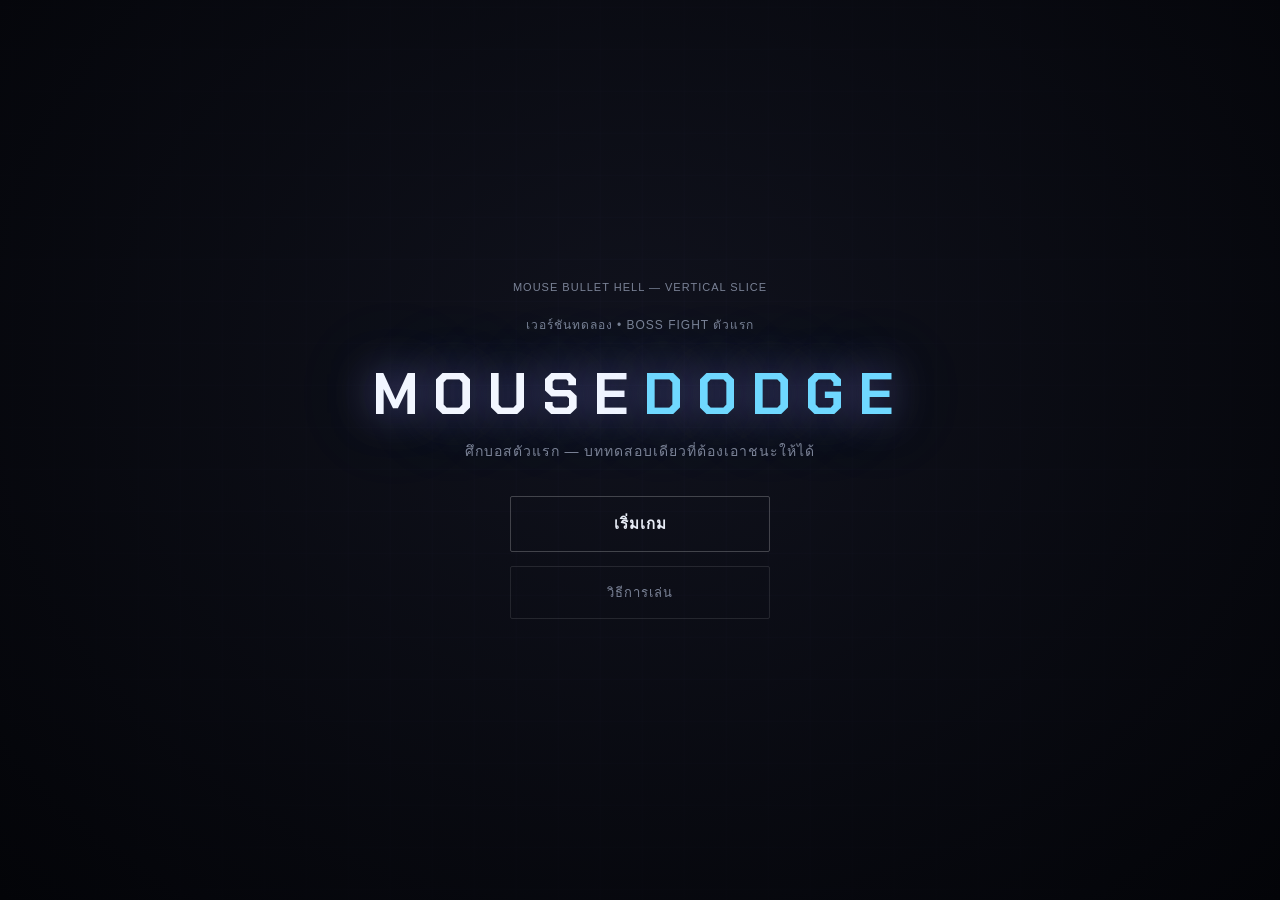
==== commit ef98f734: "ปรับปรุงพารามิเตอร์ของฟังก์ชัน combine เพื่อเพิ่มความเร็วและอัตราการเกิดของ beatSpiralStream" ====
--- a/index.html
+++ b/index.html
@@ -1189,13 +1189,13 @@
 
               combine([
                 beatSpiralStream({
-                  duration: 3200,
-                  rate: 35,
+                  duration: 2800,
+                  rate: 45,
                   speed: 3.4,
                   arms: 4,
                   rotSpeed: 0.085,
                   telegraph: 600
-                }),
+                })
 
               ], { recovery: 250 })
             ]
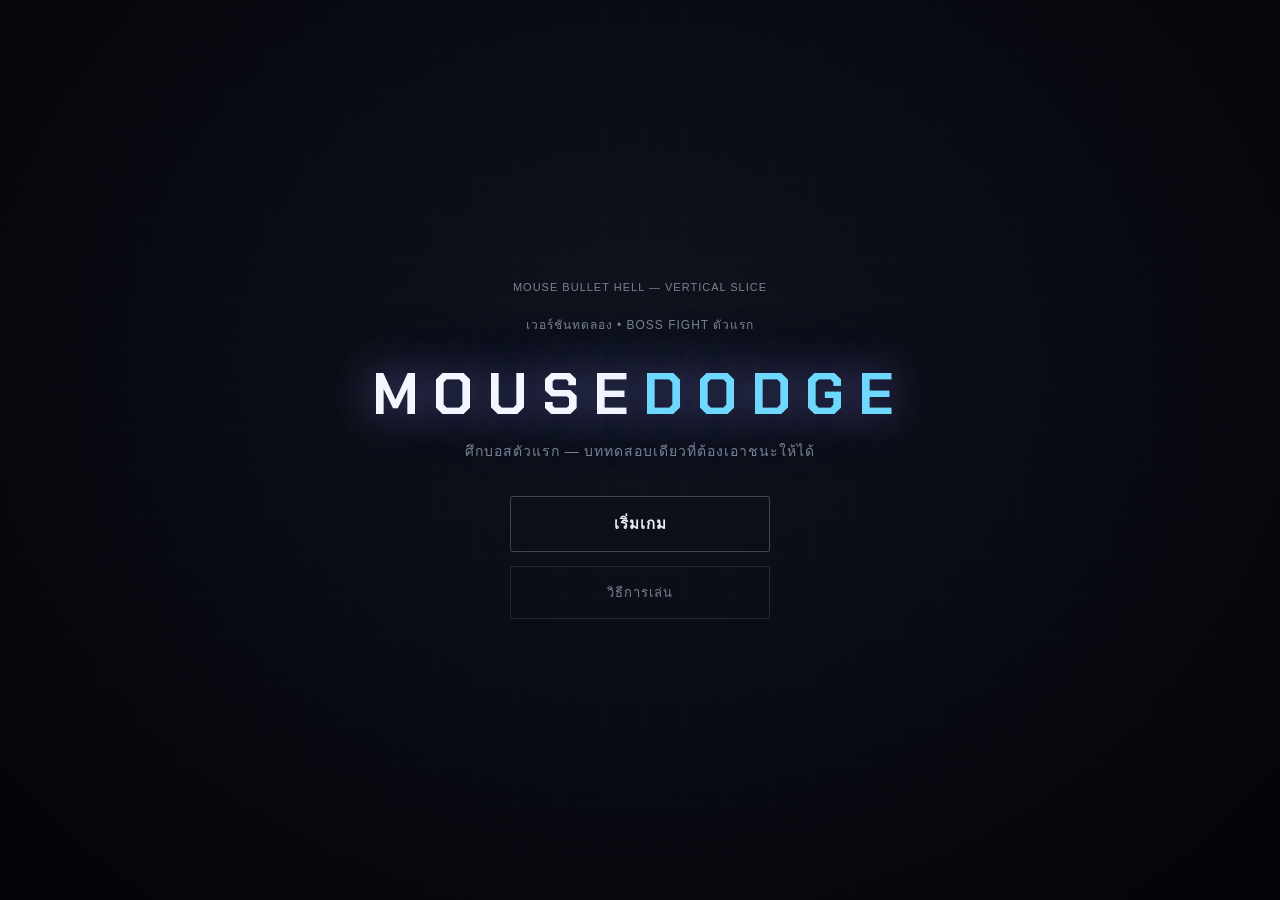
==== commit f973f5c2: "ปรับปรุงฟังก์ชัน buildPhases เพื่อลดจำนวน cycles และปรับแต่งพารามิเตอร์ของ beats ในแต่ละ phase" ====
--- a/index.html
+++ b/index.html
@@ -1128,116 +1128,184 @@
       function buildPhases() {
         PHASES = [
           // ===== PHASE 1 =====
+          // ===== PHASE 1 =====
           {
-            cycles: 3,
+            cycles: 2,
             beats: [
+
+              // Beat 1 : Ring
+              beatRingBurst({
+                count: 26,
+                speed: 2.7,
+                rings: 2,
+                ringGap: 190,
+                telegraph: 800,
+                recovery: 260
+              }),
+
+              // Beat 2 : Laser
+              beatLaserSweep({
+                telegraph: 850,
+                sweepDuration: 950,
+                arcSpan: 2.9,
+                width: 22,
+                recovery: 300
+              }),
+
+              // Beat 3 : Ring + Aim
               combine([
                 beatRingBurst({
-                  count: 36,
-                  speed: 3.3,
-                  rings: 3,
-                  ringGap: 150,
-                  telegraph: 650
+                  count: 28,
+                  speed: 2.9,
+                  rings: 2,
+                  ringGap: 180,
+                  telegraph: 700
                 }),
                 beatAimedVolley({
-                  count: 8,
-                  spacingMs: 90,
-                  speed: 5.5,
-                  telegraph: 650
+                  count: 4,
+                  spacingMs: 170,
+                  speed: 4.8,
+                  telegraph: 700
                 })
-              ], { recovery: 250 }),
-
-              beatHomingOrbs({
-                count: 10,
-                speed: 2.5,
-                turnRate: 0.06,
-                telegraph: 600,
-                recovery: 250
+              ], {
+                recovery: 400
               })
+
             ]
           },
 
           // ===== PHASE 2 =====
           {
-            cycles: 3,
+            cycles: 2,
             beats: [
+
+              // Beat 1 : Laser
+              beatLaserSweep({
+                telegraph: 850,
+                sweepDuration: 900,
+                arcSpan: 3.0,
+                width: 22,
+                recovery: 250
+              }),
+
+              // Beat 2 : Wall
+              beatBulletWall({
+                gapWidth: 72,
+                gapCount: 1,
+                speed: 2.8,
+                rows: 3,
+                rowGap: 270,
+                telegraph: 700,
+                recovery: 320
+              }),
+
+              // Beat 3 : Ring + Aim
+              combine([
+                beatRingBurst({
+                  count: 30,
+                  speed: 3.0,
+                  rings: 2,
+                  ringGap: 180,
+                  telegraph: 700
+                }),
+                beatAimedVolley({
+                  count: 5,
+                  spacingMs: 150,
+                  speed: 5.0,
+                  telegraph: 700
+                })
+              ], {
+                recovery: 320
+              }),
+
+              // Beat 4 : Laser + Ring
               combine([
                 beatLaserSweep({
-                  telegraph: 700,
+                  telegraph: 650,
                   sweepDuration: 850,
                   arcSpan: 3.1,
                   width: 24
                 }),
                 beatRingBurst({
-                  count: 38,
-                  speed: 3.4,
-                  rings: 3,
-                  ringGap: 140,
+                  count: 28,
+                  speed: 3.1,
+                  rings: 2,
+                  ringGap: 180,
+                  telegraph: 650
+                })
+              ], {
+                recovery: 420
+              })
+
+            ]
+          },
+
+          // ===== PHASE 3 =====
+          {
+            cycles: 2,
+            beats: [
+
+              // Beat 1 : Ring + Homing
+              combine([
+                beatRingBurst({
+                  count: 32,
+                  speed: 3.2,
+                  rings: 2,
+                  ringGap: 170,
+                  telegraph: 650
+                }),
+                beatHomingOrbs({
+                  count: 5,
+                  speed: 2.2,
+                  turnRate: 0.045,
+                  telegraph: 650
+                })
+              ], {
+                recovery: 300
+              }),
+
+              // Beat 2 : Wall
+              beatBulletWall({
+                gapWidth: 68,
+                gapCount: 1,
+                speed: 2.9,
+                rows: 3,
+                rowGap: 260,
+                telegraph: 700,
+                recovery: 360
+              }),
+
+              // Beat 3 : Laser + Wall
+              combine([
+                beatLaserSweep({
+                  telegraph: 700,
+                  sweepDuration: 900,
+                  arcSpan: 3.0,
+                  width: 22
+                }),
+                beatBulletWall({
+                  gapWidth: 60,
+                  gapCount: 1,
+                  speed: 3.0,
+                  rows: 3,
+                  rowGap: 240,
                   telegraph: 700
                 })
-              ], { recovery: 250 }),
-
-              beatBulletWall({
-                gapWidth: 55,
-                gapCount: 1,
-                speed: 3.1,
-                rows: 5,
-                rowGap: 220,
+              ], {
+                recovery: 420
+              }),
+
+              // Beat 4 : Spiral
+              beatSpiralStream({
+                duration: 2400,
+                rate: 48,
+                speed: 3.2,
+                arms: 4,
+                rotSpeed: 0.08,
                 telegraph: 650,
-                recovery: 250
-              }),
-
-              combine([
-                beatSpiralStream({
-                  duration: 2800,
-                  rate: 45,
-                  speed: 3.4,
-                  arms: 4,
-                  rotSpeed: 0.085,
-                  telegraph: 600
-                })
-
-              ], { recovery: 250 })
-            ]
-          },
-
-          // ===== PHASE 3 =====
-          {
-            cycles: 3,
-            beats: [
-              combine([
-                beatLaserSweep({
-                  telegraph: 650,
-                  sweepDuration: 800,
-                  arcSpan: 3.2,
-                  width: 24
-                }),
-                beatHomingOrbs({
-                  count: 10,
-                  speed: 2.6,
-                  turnRate: 0.06,
-                  telegraph: 650
-                })
-              ], { recovery: 220 }),
-
-              combine([
-                beatBulletWall({
-                  gapWidth: 50,
-                  gapCount: 2,
-                  speed: 3.2,
-                  rows: 5,
-                  rowGap: 200,
-                  telegraph: 600
-                }),
-
-              ], { recovery: 220 }),
-
-              beatLaserSweep({
-                telegraph: 700,
-                sweepDuration: 850,
-                arcSpan: 3.1,
-                width: 24
-              }),
+                recovery: 520
+              })
+
             ]
           },
 
@@ -1245,121 +1313,170 @@
           {
             cycles: 3,
             beats: [
+
+              // Beat 1 : Double Laser
+              combine([
+                beatLaserSweep({
+                  telegraph: 650,
+                  sweepDuration: 820,
+                  arcSpan: 3.1,
+                  width: 24
+                }),
+                beatLaserSweep({
+                  telegraph: 650,
+                  sweepDuration: 820,
+                  arcSpan: 3.1,
+                  reverse: true,
+                  width: 24
+                })
+              ], {
+                recovery: 320
+              }),
+
+              // Beat 2 : Spiral
+              beatSpiralStream({
+                duration: 2500,
+                rate: 45,
+                speed: 3.3,
+                arms: 4,
+                rotSpeed: 0.085,
+                telegraph: 650,
+                recovery: 360
+              }),
+
+              // Beat 3 : Wall + Aim
+              combine([
+                beatBulletWall({
+                  gapWidth: 60,
+                  gapCount: 2,
+                  speed: 3.1,
+                  rows: 4,
+                  rowGap: 230,
+                  telegraph: 650
+                }),
+                beatAimedVolley({
+                  count: 6,
+                  spacingMs: 120,
+                  speed: 5.5,
+                  telegraph: 650
+                })
+              ], {
+                recovery: 420
+              }),
+
+              // Beat 4 : Laser + Ring
               combine([
                 beatLaserSweep({
                   telegraph: 600,
+                  sweepDuration: 820,
+                  arcSpan: 3.2,
+                  width: 24
+                }),
+                beatRingBurst({
+                  count: 34,
+                  speed: 3.3,
+                  rings: 2,
+                  ringGap: 170,
+                  telegraph: 600
+                })
+              ], {
+                recovery: 520
+              })
+
+            ]
+          },
+          
+          // ===== PHASE 5 =====
+          {
+            cycles: 3,
+            beats: [
+
+              // Beat 1 : Ring + Aim
+              combine([
+                beatRingBurst({
+                  count: 36,
+                  speed: 3.4,
+                  rings: 3,
+                  ringGap: 150,
+                  telegraph: 600
+                }),
+                beatAimedVolley({
+                  count: 7,
+                  spacingMs: 110,
+                  speed: 5.6,
+                  telegraph: 600
+                })
+              ], {
+                recovery: 320
+              }),
+
+              // Beat 2 : Laser + Wall
+              combine([
+                beatLaserSweep({
+                  telegraph: 550,
+                  sweepDuration: 800,
+                  arcSpan: 3.2,
+                  width: 26
+                }),
+                beatBulletWall({
+                  gapWidth: 48,
+                  gapCount: 2,
+                  speed: 3.3,
+                  rows: 4,
+                  rowGap: 210,
+                  telegraph: 550
+                })
+              ], {
+                recovery: 420
+              }),
+
+              // Beat 3 : Spiral + Homing
+              combine([
+                beatSpiralStream({
+                  duration: 3000,
+                  rate: 38,
+                  speed: 3.4,
+                  arms: 5,
+                  rotSpeed: 0.095,
+                  telegraph: 550
+                }),
+                beatHomingOrbs({
+                  count: 8,
+                  speed: 2.6,
+                  turnRate: 0.065,
+                  telegraph: 550
+                })
+              ], {
+                recovery: 500
+              }),
+
+              // Beat 4 : FINAL
+              combine([
+                beatLaserSweep({
+                  telegraph: 500,
                   sweepDuration: 780,
                   arcSpan: 3.2,
                   width: 26
                 }),
-                beatLaserSweep({
-                  telegraph: 600,
-                  sweepDuration: 780,
-                  arcSpan: 3.2,
-                  reverse: true,
-                  width: 26
-                })
-              ], { recovery: 200 }),
-
-              combine([
                 beatSpiralStream({
-                  duration: 3500,
-                  rate: 35,
+                  duration: 2600,
+                  rate: 40,
                   speed: 3.4,
                   arms: 4,
-                  rotSpeed: 0.095,
-                  telegraph: 550
-                }),
-                beatAimedVolley({
-                  count: 10,
-                  spacingMs: 80,
-                  speed: 5.8,
-                  telegraph: 550
-                })
-              ], { recovery: 200 }),
-
-              combine([
-                beatBulletWall({
-                  gapWidth: 45,
-                  gapCount: 2,
-                  speed: 3.3,
-                  rows: 6,
-                  rowGap: 180,
-                  telegraph: 550
-                }),
-                beatHomingOrbs({
-                  count: 12,
-                  speed: 2.7,
-                  turnRate: 0.065,
-                  telegraph: 550
-                })
-              ], { recovery: 200 })
-            ]
-          },
-
-          // ===== PHASE 5 =====
-          {
-            cycles: 4,
-            beats: [
-              combine([
-                beatRingBurst({
-                  count: 42,
-                  speed: 3.6,
-                  rings: 4,
-                  ringGap: 130,
+                  rotSpeed: 0.09,
                   telegraph: 500
                 }),
-                beatAimedVolley({
-                  count: 10,
-                  spacingMs: 70,
-                  speed: 6.0,
+                beatRingBurst({
+                  count: 34,
+                  speed: 3.4,
+                  rings: 2,
+                  ringGap: 170,
                   telegraph: 500
                 })
-              ], { recovery: 180 }),
-
-              combine([
-                beatLaserSweep({
-                  telegraph: 500,
-                  sweepDuration: 700,
-                  arcSpan: 3.3,
-                  width: 28
-                }),
-                beatLaserSweep({
-                  telegraph: 500,
-                  sweepDuration: 700,
-                  arcSpan: 3.3,
-                  reverse: true,
-                  width: 28
-                })
-              ], { recovery: 180 }),
-
-              combine([
-                beatBulletWall({
-                  gapWidth: 40,
-                  gapCount: 2,
-                  speed: 3.5,
-                  rows: 6,
-                  rowGap: 170,
-                  telegraph: 500
-                }),
-                beatHomingOrbs({
-                  count: 14,
-                  speed: 2.8,
-                  turnRate: 0.07,
-                  telegraph: 500
-                })
-              ], { recovery: 180 }),
-
-              combine([
-                beatSpiralStream({
-                  duration: 3800,
-                  rate: 32,
-                  speed: 3.6,
-                  arms: 5,
-                  rotSpeed: 0.10,
-                  telegraph: 500
-                }),
-              ], { recovery: 180 })
+              ], {
+                recovery: 700
+              })
+
             ]
           }
         ];
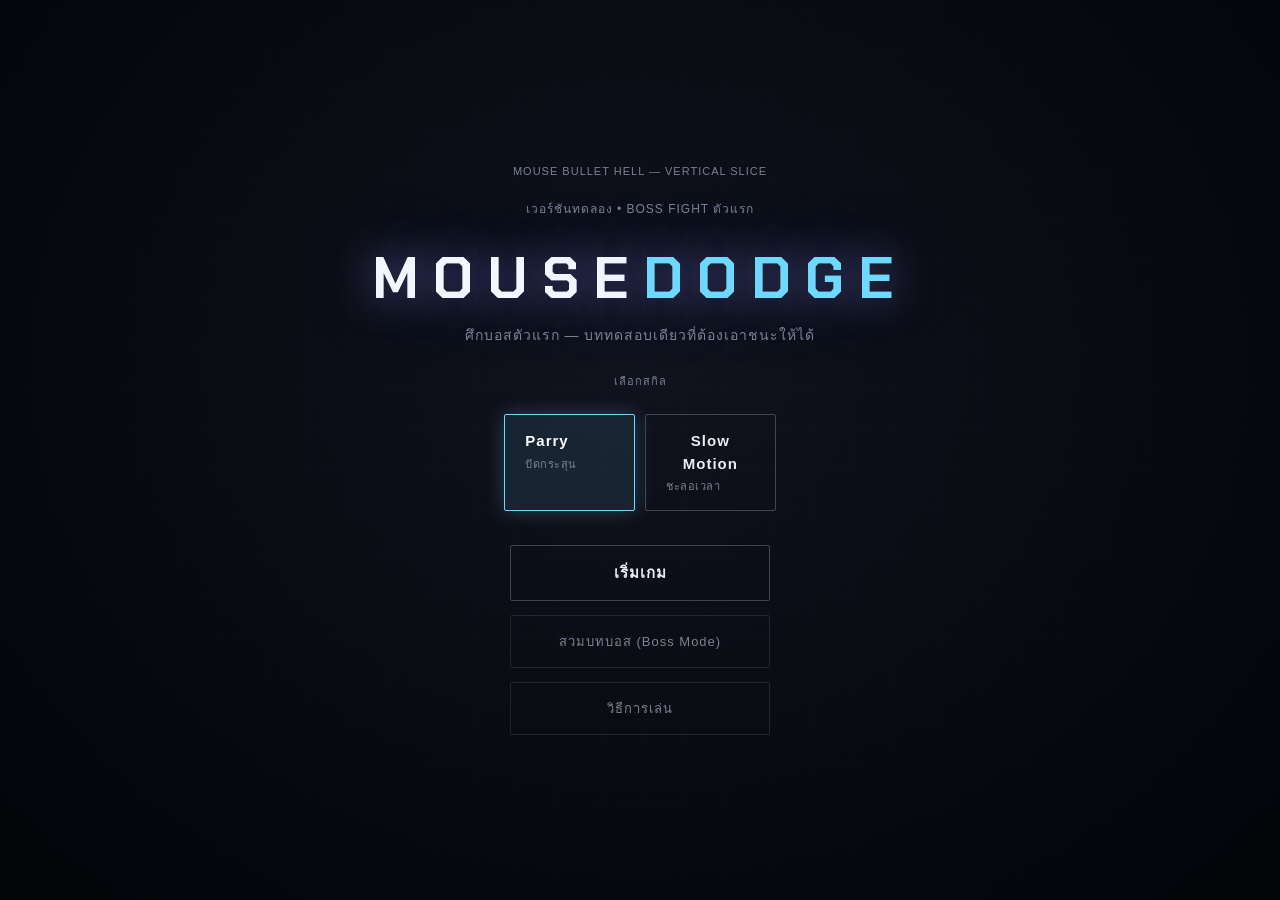
==== commit c44510f0: "feat: Add death count display on game over screen" ====
--- a/index.html
+++ b/index.html
@@ -5,449 +5,7 @@
   <meta charset="UTF-8">
   <meta name="viewport" content="width=device-width, initial-scale=1.0, maximum-scale=1.0, user-scalable=no">
   <title>MOUSE DODGE — Vertical Slice</title>
-  <style>
-    @import url('https://fonts.googleapis.com/css2?family=Chakra+Petch:wght@400;500;600;700&family=LINE+Seed+Sans+TH:wght@400;500;700&display=swap');
-
-    :root {
-      --bg: #05060a;
-      --grid: rgba(140, 170, 255, 0.05);
-      --accent: #6fd8ff;
-      --accent2: #9b8cff;
-      --danger: #ff4d5e;
-      --warn: #ffb454;
-      --text: #e7ecf6;
-      --muted: #7a8296;
-    }
-
-    * {
-      box-sizing: border-box;
-    }
-
-    html,
-    body {
-      margin: 0;
-      padding: 0;
-      overflow: hidden;
-      background: var(--bg);
-      color: var(--text);
-      font-family: 'LINE Seed Sans TH', sans-serif;
-      height: 100%;
-      width: 100%;
-      -webkit-user-select: none;
-      user-select: none;
-    }
-
-    canvas {
-      display: block;
-      position: fixed;
-      inset: 0;
-      cursor: none;
-    }
-
-    /* ---------- full screen overlays ---------- */
-    .screen {
-      position: fixed;
-      inset: 0;
-      display: none;
-      flex-direction: column;
-      align-items: center;
-      justify-content: center;
-      gap: 22px;
-      z-index: 30;
-      text-align: center;
-      background: radial-gradient(ellipse at 50% 40%, rgba(18, 20, 32, .88), rgba(3, 4, 8, .98));
-    }
-
-    .screen.active {
-      display: flex;
-    }
-
-    .logo {
-      font-family: 'Chakra Petch', sans-serif;
-      font-weight: 700;
-      font-size: 58px;
-      letter-spacing: 14px;
-      color: #f2f6ff;
-      margin: 0;
-      text-shadow: 0 0 40px rgba(155, 140, 255, .55), 0 0 90px rgba(111, 216, 255, .25);
-    }
-
-    .logo span {
-      color: var(--accent);
-    }
-
-    .subtitle {
-      color: var(--muted);
-      letter-spacing: 1px;
-      font-size: 14px;
-      margin-top: -14px;
-      font-weight: 300;
-    }
-
-    .btn-col {
-      display: flex;
-      flex-direction: column;
-      gap: 14px;
-      margin-top: 12px;
-      min-width: 260px;
-    }
-
-    button.btn {
-      background: transparent;
-      border: 1px solid rgba(255, 255, 255, .22);
-      color: var(--text);
-      padding: 15px 20px;
-      font-size: 15px;
-      letter-spacing: 1px;
-      font-family: 'Sarabun', sans-serif;
-      font-weight: 600;
-      cursor: pointer;
-      transition: .22s ease;
-      border-radius: 2px;
-    }
-
-    button.btn:hover {
-      border-color: var(--accent);
-      color: #fff;
-      box-shadow: 0 0 24px rgba(111, 216, 255, .3);
-      background: rgba(111, 216, 255, .06);
-    }
-
-    button.btn.ghost {
-      border-color: rgba(255, 255, 255, .1);
-      color: var(--muted);
-      letter-spacing: 1px;
-      font-weight: 400;
-      font-size: 13px;
-    }
-
-    button.btn.ghost:hover {
-      color: var(--text);
-      border-color: rgba(255, 255, 255, .3);
-      box-shadow: none;
-      background: rgba(255, 255, 255, .03);
-    }
-
-    button.btn.danger:hover {
-      border-color: var(--danger);
-      box-shadow: 0 0 24px rgba(255, 77, 94, .3);
-    }
-
-    button.btn.gold:hover {
-      border-color: var(--warn);
-      box-shadow: 0 0 24px rgba(255, 180, 84, .35);
-    }
-
-    .controls-list {
-      display: flex;
-      flex-direction: column;
-      gap: 16px;
-      margin: 6px 0 8px;
-    }
-
-    .control-row {
-      display: flex;
-      align-items: center;
-      gap: 18px;
-      color: var(--muted);
-      font-size: 14px;
-      letter-spacing: .5px;
-    }
-
-    .key {
-      border: 1px solid rgba(255, 255, 255, .3);
-      padding: 7px 16px;
-      border-radius: 4px;
-      color: #fff;
-      font-size: 12px;
-      letter-spacing: 1.5px;
-      min-width: 78px;
-      text-align: center;
-      font-family: 'Chakra Petch', sans-serif;
-    }
-
-    .eyebrow {
-      font-size: 11px;
-      letter-spacing: 1px;
-      color: var(--muted);
-      text-transform: uppercase;
-    }
-
-    .result-sub {
-      color: var(--muted);
-      font-size: 14px;
-      letter-spacing: 1px;
-      margin-top: -10px;
-    }
-
-    /* ---------- HUD ---------- */
-    #hud {
-      position: fixed;
-      inset: 0;
-      pointer-events: none;
-      z-index: 15;
-      display: none;
-    }
-
-    #hud.active {
-      display: block;
-    }
-
-    #boss-bar-wrap {
-      position: absolute;
-      top: 28px;
-      left: 50%;
-      transform: translateX(-50%);
-      display: flex;
-      gap: 5px;
-      flex-direction: column;
-      align-items: center;
-    }
-
-    #boss-bar-wrap.phase-up {
-      animation: phaseGlow .8s ease;
-    }
-
-    @keyframes phaseGlow {
-      0% {
-        transform: translateX(-50%) scale(1);
-        filter: brightness(1);
-      }
-
-      40% {
-        transform: translateX(-50%) scale(1.08);
-        filter: brightness(2);
-      }
-
-      100% {
-        transform: translateX(-50%) scale(1);
-        filter: brightness(1);
-      }
-    }
-
-    #boss-name {
-      font-family: 'Chakra Petch', sans-serif;
-      font-size: 11px;
-      letter-spacing: 6px;
-      color: rgba(230, 236, 255, .55);
-      margin-bottom: 7px;
-    }
-
-    #boss-bar {
-      width: 420px;
-      height: 8px;
-
-      background: rgba(255, 255, 255, .08);
-
-      border-radius: 999px;
-
-      overflow: hidden;
-
-      box-shadow:
-        inset 0 0 8px rgba(255, 255, 255, .05);
-    }
-
-    #boss-bar-fill {
-      width: 100%;
-      height: 100%;
-
-      background: linear-gradient(90deg,
-          #9b8cff,
-          #6fd8ff);
-
-      transform-origin: left;
-
-      box-shadow:
-        0 0 18px rgba(111, 216, 255, .45);
-
-      transition: width .18s linear;
-    }
-
-    #lives {
-      position: absolute;
-      bottom: 28px;
-      left: 32px;
-      display: flex;
-      gap: 9px;
-    }
-
-    .life {
-      font-size: 20px;
-      line-height: 20px;
-      transition: .25s;
-    }
-
-    .life.hit {
-      animation: lifeHit .35s ease;
-    }
-
-    @keyframes lifeHit {
-      0% {
-        transform: scale(1);
-      }
-
-      30% {
-        transform: scale(1.6) rotate(-15deg);
-      }
-
-      60% {
-        transform: scale(.8) rotate(10deg);
-      }
-
-      100% {
-        transform: scale(1);
-      }
-    }
-
-    .life.lost {
-      opacity: .2;
-      filter: grayscale(1);
-    }
-
-    #skill {
-      position: absolute;
-      bottom: 20px;
-      right: 32px;
-      width: 180px;
-      pointer-events: none;
-    }
-
-    #skill-label {
-      font-size: 12px;
-      color: var(--muted);
-      margin-bottom: 6px;
-      letter-spacing: 1px;
-    }
-
-    #skill-bar {
-      width: 100%;
-      height: 10px;
-      background: rgba(255, 255, 255, .15);
-      border: 1px solid rgba(255, 255, 255, .2);
-      border-radius: 999px;
-      overflow: hidden;
-    }
-
-    #skill-fill {
-      width: 100%;
-      height: 100%;
-      background: #46c8ff;
-      transition: width .08s linear, background .2s;
-      box-shadow: 0 0 10px rgba(70, 200, 255, .6);
-    }
-
-    #skill-text {
-      margin-top: 6px;
-      font-size: 12px;
-      color: #fff;
-    }
-
-
-    #pause-btn {
-      position: absolute;
-      top: 26px;
-      right: 32px;
-      width: 26px;
-      height: 26px;
-      pointer-events: auto;
-      cursor: pointer;
-      opacity: .45;
-      transition: .2s;
-    }
-
-    #pause-btn:hover {
-      opacity: .9;
-    }
-
-    #flash {
-      position: fixed;
-      inset: 0;
-      background: var(--danger);
-      opacity: 0;
-      pointer-events: none;
-      z-index: 25;
-    }
-
-    #slowmo-veil {
-      position: fixed;
-      inset: 0;
-      pointer-events: none;
-      z-index: 8;
-      opacity: 0;
-      transition: opacity .25s;
-      background: radial-gradient(circle at 50% 55%, transparent 38%, rgba(70, 120, 255, .14) 100%);
-      box-shadow: inset 0 0 140px rgba(70, 110, 255, .25);
-    }
-
-    #intro-veil {
-      position: fixed;
-      inset: 0;
-      z-index: 11;
-      pointer-events: none;
-
-      background: rgba(0, 0, 0, .45);
-
-      opacity: 0;
-      transition: opacity .6s ease;
-    }
-
-    #phase-title {
-      position: fixed;
-      top: 44%;
-      left: 50%;
-      transform: translate(-50%, -50%);
-      z-index: 12;
-      pointer-events: none;
-      font-family: 'Chakra Petch', sans-serif;
-      letter-spacing: 10px;
-
-      font-size: 58px;
-      font-weight: 700;
-      letter-spacing: 14px;
-
-      color: #fff;
-      opacity: 0;
-      text-align: center;
-
-      text-shadow:
-        0 0 18px rgba(255, 255, 255, .18),
-        0 0 60px rgba(155, 140, 255, .45);
-    }
-
-    @media (max-width:640px) {
-      .logo {
-        font-size: 38px;
-        letter-spacing: 8px;
-      }
-
-      .subtitle {
-        font-size: 12px;
-      }
-    }
-
-    #dev-hud {
-      position: fixed;
-      top: 8px;
-      left: 8px;
-      z-index: 40;
-      font-family: 'Chakra Petch', sans-serif;
-      font-size: 12px;
-      line-height: 1.7;
-      color: #4cff88;
-      background: rgba(0, 0, 0, .6);
-      padding: 8px 12px;
-      border: 1px solid rgba(76, 255, 136, .4);
-      border-radius: 4px;
-      pointer-events: none;
-      display: none;
-      white-space: pre;
-      letter-spacing: .5px;
-    }
-
-    #dev-hud.active {
-      display: block;
-    }
-  </style>
+  <link rel="stylesheet" href="css/style.css">
 </head>
 
 <body>
@@ -465,8 +23,22 @@
     <div class="eyebrow" style="font-size: 12px;">เวอร์ชันทดลอง • Boss Fight ตัวแรก</div>
     <h1 class="logo">MOUSE<span>DODGE</span></h1>
     <div class="subtitle">ศึกบอสตัวแรก — บททดสอบเดียวที่ต้องเอาชนะให้ได้</div>
+
+    <div class="eyebrow" style="margin-top:4px;">เลือกสกิล</div>
+    <div class="skill-select" id="skill-select">
+      <button class="btn skill-option selected" data-skill="parry">
+        Parry
+        <small>ปัดกระสุน</small>
+      </button>
+      <button class="btn skill-option" data-skill="slowmo">
+        Slow Motion
+        <small>ชะลอเวลา</small>
+      </button>
+    </div>
+
     <div class="btn-col">
       <button class="btn" id="btn-start">เริ่มเกม</button>
+      <button class="btn ghost" id="btn-bossmode">สวมบทบอส (Boss Mode)</button>
       <button class="btn ghost" id="btn-howto">วิธีการเล่น</button>
     </div>
   </div>
@@ -476,7 +48,7 @@
     <div class="eyebrow">การควบคุม</div>
     <div class="controls-list">
       <div class="control-row"><span class="key">เมาส์</span><span>ขยับตำแหน่ง</span></div>
-      <div class="control-row"><span class="key">คลิกซ้าย</span><span>สกิล — ชะลอเวลา</span></div>
+      <div class="control-row"><span class="key">คลิกซ้าย</span><span>ใช้สกิลที่เลือกไว้ (แพรี่ / ชะลอเวลา)</span></div>
       <div class="control-row"><span class="key">SPACE</span><span>หยุดชั่วคราว</span></div>
     </div>
     <div class="btn-col">
@@ -507,6 +79,7 @@
     ">
     </div>
     <div class="result-sub" id="gameover-sub">ไปได้ถึงเฟส 1</div>
+    <div class="result-sub" id="gameover-death-count" style="margin-top: 6px; font-size: 13px; color: #ff4d5e;"></div>
     <div class="btn-col">
       <button class="btn danger" id="btn-retry">ลองอีกครั้ง</button>
       <button class="btn ghost" id="btn-gameover-menu">กลับเมนูหลัก</button>
@@ -517,7 +90,7 @@
   <div class="screen" id="screen-victory">
     <div class="eyebrow">ผู้รอดชีวิต</div>
     <h1 class="logo" style="font-size:44px;color:#fff3c4;text-shadow:0 0 50px rgba(255,200,90,.55);">ชัยชนะ</h1>
-    <div class="result-sub">เจ้าเอาชนะบอสตัวแรกได้แล้ว — ชัยชนะนี้เจ้าเป็นผู้ไขว่คว้ามันมาเอง</div>
+    <div class="result-sub" id="victory-sub">เจ้าเอาชนะบอสตัวแรกได้แล้ว — ชัยชนะนี้เจ้าเป็นผู้ไขว่คว้ามันมาเอง</div>
     <div class="btn-col">
       <button class="btn gold" id="btn-victory-again">เล่นอีกครั้ง</button>
       <button class="btn ghost" id="btn-victory-menu">กลับเมนูหลัก</button>
@@ -551,1739 +124,64 @@
     </svg>
   </div>
 
-  <script>
-    (function () {
-      "use strict";
+  <!-- BOSS MODE HUD -->
+  <div id="bossmode-hud">
+    <div id="bossmode-timer-wrap">
+      <div id="bossmode-timer-label">เวลาที่เหลือ</div>
+      <div id="bossmode-timer">60</div>
+    </div>
+    <div id="bossmode-ai-info">
+      <div id="bossmode-ai-label">AI CHALLENGER</div>
+      <div id="bossmode-ai-lives"></div>
+    </div>
+    <div id="bossmode-skills">
+      <div class="boss-skill" id="bskill-1">
+        <div class="boss-skill-key">Click</div>
+        <div class="boss-skill-name">Burst Ring</div>
+        <div class="boss-skill-cooldown">READY</div>
+      </div>
+      <div class="boss-skill" id="bskill-2">
+        <div class="boss-skill-key">1</div>
+        <div class="boss-skill-name">Volley</div>
+        <div class="boss-skill-cooldown">READY</div>
+      </div>
+      <div class="boss-skill" id="bskill-3">
+        <div class="boss-skill-key">2</div>
+        <div class="boss-skill-name">Spiral</div>
+        <div class="boss-skill-cooldown">READY</div>
+      </div>
+      <div class="boss-skill" id="bskill-4">
+        <div class="boss-skill-key">3</div>
+        <div class="boss-skill-name">Homing</div>
+        <div class="boss-skill-cooldown">READY</div>
+      </div>
+      <div class="boss-skill" id="bskill-5">
+        <div class="boss-skill-key">4</div>
+        <div class="boss-skill-name">Laser</div>
+        <div class="boss-skill-cooldown">READY</div>
+      </div>
+    </div>
+  </div>
 
-      /* ============================================================
-         SETUP
-      ============================================================ */
-      const canvas = document.getElementById('game');
-      const ctx = canvas.getContext('2d');
-      let W = 0, H = 0, DPR = Math.min(window.devicePixelRatio || 1, 2);
-      let arena = { left: 0, top: 0, right: 0, bottom: 0 };
-      let touchOffsetY = 0;
-      let vignetteGrad = null;
-      let gridOffsetX = 0;
-      let gridOffsetY = 0;
-      let arenaGridColor = "#8f7bff";
-
-      function resize() {
-        W = window.innerWidth; H = window.innerHeight;
-        touchOffsetY = Math.min(120, H * 0.12);
-        canvas.width = W * DPR; canvas.height = H * DPR;
-        canvas.style.width = W + 'px'; canvas.style.height = H + 'px';
-        ctx.setTransform(DPR, 0, 0, DPR, 0, 0);
-        arena.left = 0;
-        arena.right = W;
-        arena.top = 0;
-        arena.bottom = H;
-        boss.homeX = W / 2;
-        vignetteGrad = ctx.createRadialGradient(W / 2, H * 0.55, H * 0.15, W / 2, H * 0.55, H * 0.75);
-        vignetteGrad.addColorStop(0, 'rgba(0,0,0,0)');
-        vignetteGrad.addColorStop(1, 'rgba(0,0,0,0.55)');
-      }
-      window.addEventListener('resize', resize);
-
-      /* ============================================================
-         STATE MACHINE
-      ============================================================ */
-      const SCREENS = ['menu', 'howto', 'pause', 'gameover', 'victory'];
-      let appState = 'menu'; // menu | howto | playing | paused | gameover | victory
-
-      function showScreen(id) {
-        SCREENS.forEach(s => {
-          document.getElementById('screen-' + s).classList.toggle('active', s === id);
-        });
-        document.getElementById('hud').classList.remove('active');
-      }
-      function showHud() {
-        SCREENS.forEach(s => document.getElementById('screen-' + s).classList.remove('active'));
-        document.getElementById('hud').classList.add('active');
-      }
-
-      /* ============================================================
-         INPUT
-      ============================================================ */
-      const mouse = { x: innerWidth / 2, y: innerHeight * 0.7 };
-      canvas.addEventListener('mousemove', e => { mouse.x = e.clientX; mouse.y = e.clientY; });
-      canvas.addEventListener('touchmove', e => {
-        if (e.touches[0]) { mouse.x = e.touches[0].clientX; mouse.y = e.touches[0].clientY - touchOffsetY; }
-        e.preventDefault();
-      }, { passive: false });
-
-      window.addEventListener('mousedown', e => {
-        if (e.button !== 0) return;
-        if (appState === 'playing') tryActivateSkill();
-      });
-      window.addEventListener('touchstart', e => {
-        if (appState === 'playing') tryActivateSkill();
-      });
-
-      window.addEventListener('keydown', e => {
-        if (e.code === 'Space') {
-          e.preventDefault();
-          if (appState === 'playing') pauseGame();
-          else if (appState === 'paused') resumeGame();
-          return;
-        }
-        if (e.code === 'Backquote') {
-          devMode = !devMode;
-          document.getElementById('dev-hud').classList.toggle('active', devMode);
-          return;
-        }
-        if (devMode && /^Digit[1-9]$/.test(e.code)) {
-          const idx = Number(e.code.slice(5)) - 1;
-          devJumpToPhase(idx);
-        }
-      });
-
-      document.getElementById('pause-btn').addEventListener('click', () => {
-        if (appState === 'playing') pauseGame();
-      });
-
-      /* ============================================================
-         MENU WIRING
-      ============================================================ */
-      document.getElementById('btn-start').onclick = () => startGame();
-      document.getElementById('btn-howto').onclick = () => { appState = 'howto'; showScreen('howto'); };
-      document.getElementById('btn-howto-back').onclick = () => { appState = 'menu'; showScreen('menu'); };
-      document.getElementById('btn-resume').onclick = () => resumeGame();
-      document.getElementById('btn-pause-menu').onclick = () => { appState = 'menu'; showScreen('menu'); };
-      document.getElementById('btn-retry').onclick = () => startGame();
-      document.getElementById('btn-gameover-menu').onclick = () => { appState = 'menu'; showScreen('menu'); };
-      document.getElementById('btn-victory-again').onclick = () => startGame();
-      document.getElementById('btn-victory-menu').onclick = () => { appState = 'menu'; showScreen('menu'); };
-
-      function pauseGame() { appState = 'paused'; showScreen('pause'); }
-      function resumeGame() { appState = 'playing'; showHud(); }
-
-      /* ============================================================
-         GLOBAL GAME VARIABLES
-      ============================================================ */
-      let bullets = [];
-      let lasers = [];
-      let particles = [];
-      let trail = [];
-      let shakeMag = 0, shakeTime = 0, shakeTotal = 0;
-      let furthestPhase = 1;
-      let lastTime = 0;
-      let deathTimer = 0;
-      let deathFade = 0;
-
-
-      const DEATH_DURATION = 1600;
-
-      const GAMEOVER_QUOTES = [
-        "คิดว่าจะรอดเหรอ?",
-        "อีกทีสิ 🙂",
-        "แค่นี้เอง?",
-        "ยังไม่ใช่...",
-        "บอสยังอุ่นเครื่องอยู่เลย",
-        "พลาดนิดเดียวเอง...มั้ง",
-        "จะยอมแล้วเหรอ?",
-        "ยังไม่ถึงเวลาชนะ",
-        "เกือบแล้ว...จริง ๆ นะ",
-        "เอาใหม่ ฉันรออยู่",
-        "อดีต Beta Tester งั้นหรอ",
-
-        "อ้าว... จบไวไปนะ 😏",
-        "เมื่อกี้ตั้งใจแล้วใช่ไหม?",
-        "นี่แค่เรียกน้ำย่อยเอง",
-        "อ้าวแตกละหรอ 🤭",
-        "ยังไม่คันมือเลย",
-        "อืม... เอาใหม่ดีกว่า",
-        "ขอรอบที่จริงจังกว่านี้หน่อย",
-        "เมื่อกี้ถือว่าอบอุ่นร่างกาย",
-        "นายทำได้ดีกว่านี้นะ 🙂",
-        "ฉันเชื่อว่านายจะกด 'ลองอีกครั้ง'",
-        "แค่นี้ยังไม่พอ ทำให้ฉันแพ้หรอก",
-        "อ๊ะ... โดนอีกแล้ว",
-        "ใจเย็น ๆ แล้วลองใหม่",
-        "รอบหน้าขอให้ได้นานกว่านี้นะ",
-        "ข้ายังรอเจ้าอยู่...",
-        "ไม่เป็นไร... ฉันรอได้ 😌",
-        "ฮึ... น่าสนุกขึ้นแล้ว",
-        "อย่าทำให้ฉันผิดหวังสิ",
-        "แสดงฝีมือให้ดูอีกหน่อย",
-        "นี่เหรอ... ผู้ท้าชิง?",
-        "ยังมีแรงกด 'ลองอีกครั้ง' ใช่ไหม?",
-        "ฉันยังไม่เบื่อหรอก",
-        "คราวนี้คงไม่พลาด... ใช่ไหม?",
-        "ครั้งนี้ฉันชนะ 😏",
-        "ลุกขึ้นมาอีกสิ"
-      ];
-
-      /* ---- DEV / DEBUG (แก้ค่าตรงนี้เพื่อ debug ได้เลย) ---- */
-      const DEV_GODMODE = false; // true = ผู้เล่นอมตะตลอด (ต้องแก้โค้ด) ไม่โดนหิตแพ้เกม
-      let devMode = false; // สลับได้ตอนเล่นจริงด้วยปุ่ม ` (backtick) — เปิดแล้วจะอมตะ + โชว์ debug overlay + กระโดดเฟสได้ด้วยเลข 1-5
-
-      /* ---- TUNING ---- */
-      const SLOWMO_SCALE = 0.32;
-      const SLOWMO_DURATION = 1200;
-      const SKILL_COOLDOWN = 5000;
-      const GRAZE_RADIUS = 24;
-      const GRAZE_REFUND = 150;
-      const PHASE_TRANSITION_MS = 2100;
-      const DEFEAT_MS = 2000;
-
-      const player = {
-        x: 0, y: 0, r: 9, hitR: 4,
-        lives: 3, invuln: false, invulnTimer: 0,
-        skillCooldown: 0, skillActive: false, skillTimer: 0
-      };
-
-      const boss = {
-        x: 0, y: 0, homeX: 0, homeY: 120,
-        baseY: 120,
-        r: 64, bob: 0,
-        phaseIndex: 0, cycle: 0, beatIndex: 0,
-        state: 'TELEGRAPH', timer: 0, currentBeat: null,
-        eyeColor: '#8f7bff', eyeGlow: '#8f7bff',
-        dashTargetX: null, dashFrom: 0, dashProgress: 1,
-        dashTargetY: null, dashFromY: 0,
-        pupilX: 0, pupilY: 0,
-
-        introDone: false
-      };
-
-      /* ============================================================
-         UTILITIES
-      ============================================================ */
-      function clamp(v, a, b) { return Math.max(a, Math.min(b, v)); }
-      function lerp(a, b, t) { return a + (b - a) * t; }
-      function dist(x1, y1, x2, y2) { return Math.hypot(x2 - x1, y2 - y1); }
-      function angleTo(x1, y1, x2, y2) { return Math.atan2(y2 - y1, x2 - x1); }
-      function rand(a, b) { return a + Math.random() * (b - a); }
-
-      function arenaDifficulty() {
-        const width = arena.right - arena.left;
-
-        // อิงจอ Full HD
-        const scale = width / 1868;
-
-        // จำกัดไว้ระหว่าง 90% - 115%
-        return clamp(scale, 0.9, 1.15);
-      }
-
-      function easeOutCubic(t) { return 1 - Math.pow(1 - t, 3); }
-      function easeInOutQuad(t) { return t < 0.5 ? 2 * t * t : 1 - Math.pow(-2 * t + 2, 2) / 2; }
-
-      function shake(mag, dur) { shakeMag = mag; shakeTime = dur; shakeTotal = dur; }
-
-      function spawnParticles(x, y, color, count, speedRange, lifeRange, sizeRange) {
-        for (let i = 0; i < count; i++) {
-          const a = rand(0, Math.PI * 2);
-          const sp = rand(speedRange[0], speedRange[1]);
-          particles.push({
-            x, y, vx: Math.cos(a) * sp, vy: Math.sin(a) * sp,
-            life: 0, maxLife: rand(lifeRange[0], lifeRange[1]),
-            size: rand(sizeRange[0], sizeRange[1]), color
-          });
-        }
-      }
-
-      /* ============================================================
-         BULLETS
-      ============================================================ */
-      function spawnBullet(o) {
-        bullets.push({
-          x: o.x, y: o.y, vx: o.vx, vy: o.vy, r: o.r || 6,
-          color: o.color || '#ff8a6a', glow: o.glow || o.color || '#ff8a6a',
-          type: o.type || 'normal',
-          turnRate: o.turnRate || 0, speed: o.speed || Math.hypot(o.vx, o.vy),
-          life: 0, maxLife: o.maxLife || 6000, grazed: false
-        });
-      }
-
-      function updateBullets(dtS) {
-        for (let i = bullets.length - 1; i >= 0; i--) {
-          const b = bullets[i];
-          b.life += dtS;
-          if (b.type === 'homing') {
-            const desired = angleTo(b.x, b.y, player.x, player.y);
-            const cur = Math.atan2(b.vy, b.vx);
-            let diff = desired - cur;
-            while (diff > Math.PI) diff -= Math.PI * 2;
-            while (diff < -Math.PI) diff += Math.PI * 2;
-            const maxTurn = b.turnRate * (dtS / 16.6667);
-            const na = cur + clamp(diff, -maxTurn, maxTurn);
-            b.vx = Math.cos(na) * b.speed; b.vy = Math.sin(na) * b.speed;
-          }
-          b.x += b.vx * (dtS / 16.6667);
-          b.y += b.vy * (dtS / 16.6667);
-
-          const outOfBounds = b.x < arena.left - 60 || b.x > arena.right + 60 || b.y < arena.top - 60 || b.y > arena.bottom + 80;
-          if (outOfBounds || b.life > b.maxLife) { bullets.splice(i, 1); continue; }
-
-          if (!player.invuln && appState === 'playing') {
-            const d = dist(b.x, b.y, player.x, player.y);
-            if (d < b.r + player.hitR) { hitPlayer(); bullets.splice(i, 1); continue; }
-            if (!b.grazed && d < b.r + GRAZE_RADIUS) {
-              b.grazed = true;
-              player.skillCooldown = Math.max(0, player.skillCooldown - GRAZE_REFUND);
-              const fx = (b.x + player.x) * 0.5;
-              const fy = (b.y + player.y) * 0.5;
-
-              spawnParticles(
-                fx,
-                fy,
-                '#bfe9ff',
-                6,
-                [0.8, 2.0],
-                [180, 300],
-                [1.2, 2.8]
-              );
-            }
-          }
-        }
-      }
-
-      function drawBullets() {
-        for (const b of bullets) {
-          ctx.save();
-          ctx.shadowBlur = 14; ctx.shadowColor = b.glow;
-          ctx.fillStyle = b.color;
-          ctx.beginPath(); ctx.arc(b.x, b.y, b.r, 0, Math.PI * 2); ctx.fill();
-          ctx.shadowBlur = 0;
-          ctx.fillStyle = 'rgba(255,255,255,.55)';
-          ctx.beginPath(); ctx.arc(b.x - b.r * 0.28, b.y - b.r * 0.28, b.r * 0.32, 0, Math.PI * 2); ctx.fill();
-          ctx.restore();
-        }
-      }
-
-      /* ============================================================
-         LASERS
-      ============================================================ */
-      function spawnLaser(o) {
-        lasers.push({
-          ox: o.ox, oy: o.oy, angleStart: o.angleStart, angleEnd: o.angleEnd,
-          width: o.width || 16, sweepDuration: o.sweepDuration, elapsed: 0,
-          active: true, hitCooldown: 0
-        });
-      }
-      function updateLasers(dtS) {
-        for (let i = lasers.length - 1; i >= 0; i--) {
-          const l = lasers[i];
-          l.elapsed += dtS;
-          const t = clamp(l.elapsed / l.sweepDuration, 0, 1);
-          const curAngle = lerp(l.angleStart, l.angleEnd, easeInOutQuad(t));
-          l.curAngle = curAngle;
-          if (!player.invuln && appState === 'playing') {
-            const px = player.x - l.ox, py = player.y - l.oy;
-            const dirx = Math.cos(curAngle), diry = Math.sin(curAngle);
-            const proj = px * dirx + py * diry;
-            if (proj > 0) {
-              const closestX = l.ox + dirx * proj, closestY = l.oy + diry * proj;
-              const d = dist(player.x, player.y, closestX, closestY);
-              if (d < l.width / 2 + player.hitR) hitPlayer();
-            }
-          }
-          if (t >= 1) lasers.splice(i, 1);
-        }
-      }
-      function drawLasers() {
-        for (const l of lasers) {
-          const len = 1400;
-          const ex = l.ox + Math.cos(l.curAngle) * len, ey = l.oy + Math.sin(l.curAngle) * len;
-          const grad = ctx.createLinearGradient(l.ox, l.oy, ex, ey);
-          grad.addColorStop(0, 'rgba(255,90,110,0.95)');
-          grad.addColorStop(0.06, 'rgba(255,120,130,0.9)');
-          grad.addColorStop(1, 'rgba(255,60,80,0)');
-          ctx.save();
-          ctx.strokeStyle = grad;
-          ctx.lineWidth = l.width;
-          ctx.lineCap = 'round';
-          ctx.shadowBlur = 22; ctx.shadowColor = '#ff4d5e';
-          ctx.beginPath(); ctx.moveTo(l.ox, l.oy); ctx.lineTo(ex, ey); ctx.stroke();
-          ctx.lineWidth = l.width * 0.32;
-          ctx.strokeStyle = 'rgba(255,235,235,0.9)';
-          ctx.shadowBlur = 8;
-          ctx.beginPath(); ctx.moveTo(l.ox, l.oy); ctx.lineTo(ex, ey); ctx.stroke();
-          ctx.restore();
-        }
-      }
-
-      /* ============================================================
-         PARTICLES
-      ============================================================ */
-      function updateParticles(dtS) {
-        for (let i = particles.length - 1; i >= 0; i--) {
-          const p = particles[i];
-          p.life += dtS;
-          if (p.life > p.maxLife) { particles.splice(i, 1); continue; }
-          p.x += p.vx * (dtS / 16.6667); p.y += p.vy * (dtS / 16.6667);
-          p.vx *= 0.965; p.vy *= 0.965;
-        }
-      }
-      function drawParticles() {
-        for (const p of particles) {
-          const t = 1 - p.life / p.maxLife;
-          ctx.save();
-          ctx.globalAlpha = Math.max(0, t);
-          ctx.fillStyle = p.color;
-          ctx.shadowBlur = 10; ctx.shadowColor = p.color;
-          ctx.beginPath(); ctx.arc(p.x, p.y, p.size * t + 0.4, 0, Math.PI * 2); ctx.fill();
-          ctx.restore();
-        }
-      }
-
-      /* ============================================================
-         ATTACK BEAT FACTORY
-      ============================================================ */
-      function beatRingBurst(o) {
-        const rings = o.rings || 2, count = o.count || 22, speed = o.speed || 2.3, ringGap = o.ringGap || 220;
-        return {
-          telegraph: o.telegraph || 950, attackDuration: (rings - 1) * ringGap + 320, recovery: o.recovery || 800,
-          telegraphKind: 'burst', data: {},
-          prep() { },
-          onAttackStart(bs) { fireRing(bs, count, speed, 0); },
-          onAttackTick(elapsed, dtS, bs) {
-            for (let r = 1; r < rings; r++) {
-              const t = r * ringGap;
-              if (!this._fired) this._fired = {};
-              if (elapsed >= t && !this._fired[r]) { this._fired[r] = true; fireRing(bs, count, speed + r * 0.28, r * 0.22); }
-            }
-          },
-          drawTelegraph(c, bs, p) {
-            const rad = 20 + p * 85;
-            c.save(); c.globalAlpha = 0.35 * p; c.strokeStyle = '#ffb454'; c.lineWidth = 2.5;
-            c.shadowBlur = 14; c.shadowColor = '#ffb454';
-            c.beginPath(); c.arc(bs.x, bs.y, rad, 0, Math.PI * 2); c.stroke(); c.restore();
-          }
-        };
-      }
-      function fireRing(bs, count, speed, rotOffset) {
-        const bulletCount = Math.round(count * arenaDifficulty());
-        for (let i = 0; i < bulletCount; i++) {
-          const a = rotOffset + (Math.PI * 2 / bulletCount) * i;
-          spawnBullet({ x: bs.x, y: bs.y, vx: Math.cos(a) * speed, vy: Math.sin(a) * speed, r: 6, color: '#ff8a6a', glow: '#ff8a6a' });
-        }
-      }
-
-      function beatAimedVolley(o) {
-        const count = o.count || 4, spacing = o.spacingMs || 180, speed = o.speed || 4.3;
-        return {
-          telegraph: o.telegraph || 750, attackDuration: count * spacing + 90, recovery: o.recovery || 800,
-          telegraphKind: 'aim', data: {},
-          prep(bs, pl) { this.data.angle = angleTo(bs.x, bs.y, pl.x, pl.y); },
-          onAttackStart() { this._fired = 0; this._acc = 0; },
-          onAttackTick(elapsed, dtS, bs, pl) {
-            if (this._fired === undefined) this._fired = 0;
-            while (this._fired < count && elapsed >= this._fired * spacing) {
-              const a = angleTo(bs.x, bs.y, pl.x, pl.y);
-              spawnBullet({ x: bs.x, y: bs.y, vx: Math.cos(a) * speed, vy: Math.sin(a) * speed, r: 6.5, color: '#ff5f7a', glow: '#ff5f7a' });
-              this._fired++;
-            }
-          },
-          drawTelegraph(c, bs, p) {
-            const a = angleTo(bs.x, bs.y, player.x, player.y);
-            this.data.angle = a;
-            c.save(); c.globalAlpha = 0.32 * p; c.strokeStyle = '#ff5f7a'; c.lineWidth = 2;
-            c.setLineDash([6, 10]); c.shadowBlur = 10; c.shadowColor = '#ff5f7a';
-            c.beginPath(); c.moveTo(bs.x, bs.y); c.lineTo(bs.x + Math.cos(a) * 900, bs.y + Math.sin(a) * 900); c.stroke();
-            c.restore();
-          }
-        };
-      }
-
-      function beatSpiralStream(o) {
-        const dur = o.duration || 3000, rate = o.rate || 80, speed = o.speed || 2.6, rot = o.rotSpeed || 0.055, arms = o.arms || 3;
-        return {
-          telegraph: o.telegraph || 700, attackDuration: dur, recovery: o.recovery || 750,
-          telegraphKind: 'spiral', data: {},
-          prep() { this._ang = rand(0, Math.PI * 2); this._acc = 0; },
-          onAttackStart() { this._acc = 0; },
-          onAttackTick(elapsed, dtS, bs) {
-            this._ang += rot * (dtS / 16.6667);
-            this._acc += dtS;
-            while (this._acc >= rate) {
-              this._acc -= rate;
-              for (let i = 0; i < arms; i++) {
-                const a = this._ang + (Math.PI * 2 / arms) * i;
-                spawnBullet({ x: bs.x, y: bs.y, vx: Math.cos(a) * speed, vy: Math.sin(a) * speed, r: 5.5, color: '#c39dff', glow: '#c39dff' });
-              }
-            }
-          },
-          drawTelegraph(c, bs, p) {
-            c.save(); c.globalAlpha = 0.3 * p; c.strokeStyle = '#c39dff'; c.lineWidth = 2;
-            c.shadowBlur = 12; c.shadowColor = '#c39dff';
-            c.beginPath(); c.arc(bs.x, bs.y, 18 + p * 36, 0, Math.PI * 2); c.stroke(); c.restore();
-          }
-        };
-      }
-
-      function beatLaserSweep(o) {
-        const arcSpan = o.arcSpan || 2.8, sweepDuration = o.sweepDuration || 1120, width = o.width || 20;
-        const dir = o.reverse ? -1 : 1;
-        return {
-          telegraph: o.telegraph || 1300, attackDuration: sweepDuration, recovery: o.recovery || 850,
-          telegraphKind: 'laser', center: true, data: {}, // ท่ากวาดเลเซอร์รอบตัว ต้องยิงจากกลางจอเสมอ
-          prep(bs, pl) {
-            const aim = angleTo(bs.x, bs.y, pl.x, pl.y);
-            this.data.angleStart = aim - (arcSpan / 2) * dir;
-            this.data.angleEnd = aim + (arcSpan / 2) * dir;
-          },
-          onAttackStart(bs) {
-            spawnLaser({ ox: bs.x, oy: bs.y, angleStart: this.data.angleStart, angleEnd: this.data.angleEnd, width, sweepDuration });
-          },
-          onAttackTick() { },
-          drawTelegraph(c, bs, p) {
-            c.save(); c.globalAlpha = 0.22 * p;
-            c.fillStyle = '#ff4d5e';
-            c.beginPath(); c.moveTo(bs.x, bs.y);
-            c.arc(bs.x, bs.y, 900, this.data.angleStart, this.data.angleEnd, this.data.angleEnd < this.data.angleStart);
-            c.closePath(); c.fill(); c.restore();
-          }
-        };
-      }
-
-      function beatHomingOrbs(o) {
-        const count = o.count || 6, speed = o.speed || 1.9, turnRate = o.turnRate || 0.035;
-        return {
-          telegraph: o.telegraph || 800, attackDuration: 220, recovery: o.recovery || 800,
-          telegraphKind: 'homing', data: {},
-          prep() { },
-          onAttackStart(bs) {
-            for (let i = 0; i < count; i++) {
-              const a = rand(0, Math.PI * 2);
-              spawnBullet({
-                x: bs.x, y: bs.y, vx: Math.cos(a) * speed, vy: Math.sin(a) * speed, r: 6,
-                color: '#ff9dd6', glow: '#ff9dd6', type: 'homing', turnRate, speed, maxLife: 5200
-              });
-            }
-          },
-          onAttackTick() { },
-          drawTelegraph(c, bs, p) {
-            c.save(); c.globalAlpha = 0.4 * p; c.fillStyle = '#ff9dd6'; c.shadowBlur = 14; c.shadowColor = '#ff9dd6';
-            for (let i = 0; i < 6; i++) {
-              const a = (Math.PI * 2 / 6) * i + p * 2;
-              c.beginPath(); c.arc(bs.x + Math.cos(a) * (bs.r + 14), bs.y + Math.sin(a) * (bs.r + 14), 3, 0, Math.PI * 2); c.fill();
-            }
-            c.restore();
-          }
-        };
-      }
-
-      function beatBulletWall(o) {
-        const gapWidth = o.gapWidth || 90, gapCount = o.gapCount || 1, speed = o.speed || 2.6, rows = o.rows || 2, rowGap = o.rowGap || 430;
-        return {
-          telegraph: o.telegraph || 950, attackDuration: (rows - 1) * rowGap + 260, recovery: o.recovery || 800,
-          telegraphKind: 'wall', data: { gaps: [] },
-          prep() {
-            this.data.gaps = [];
-            for (let i = 0; i < gapCount; i++) this.data.gaps.push(rand(arena.left + 60, arena.right - 60));
-          },
-          onAttackStart() { this._rowsFired = 0; },
-          onAttackTick(elapsed, dtS, bs) {
-            if (this._rowsFired === undefined) this._rowsFired = 0;
-            while (this._rowsFired < rows && elapsed >= this._rowsFired * rowGap) {
-              fireWallRow(this.data.gaps, gapWidth, speed, this._rowsFired % 2 === 1);
-              this._rowsFired++;
-            }
-          },
-          drawTelegraph(c, bs, p) {
-            c.save();
-            const step = 34;
-            for (let x = arena.left; x < arena.right; x += step) {
-              const inGap = this.data.gaps.some(g => Math.abs(x - g) < gapWidth / 2);
-              if (!inGap) {
-                c.globalAlpha = 0.22 * p; c.fillStyle = '#ffb454';
-                c.fillRect(x, arena.top, step - 4, 26);
-              }
-            }
-            c.restore();
-          }
-        };
-      }
-      function fireWallRow(gaps, gapWidth, speed, shift) {
-        const step = 30;
-        for (let x = arena.left; x < arena.right; x += step) {
-          const inGap = gaps.some(g => Math.abs(x - g) < gapWidth / 2);
-          if (inGap) continue;
-          spawnBullet({ x: x + (shift ? step / 2 : 0), y: arena.top - 10, vx: 0, vy: speed, r: 6, color: '#ffb454', glow: '#ffb454' });
-        }
-      }
-
-      function combine(subBeats, overrides) {
-        overrides = overrides || {};
-        return {
-          telegraph: overrides.telegraph !== undefined ? overrides.telegraph : Math.max(...subBeats.map(b => b.telegraph)),
-          attackDuration: overrides.attackDuration !== undefined ? overrides.attackDuration : Math.max(...subBeats.map(b => b.attackDuration)),
-          recovery: overrides.recovery !== undefined ? overrides.recovery : Math.max(...subBeats.map(b => b.recovery)),
-          // true ถ้าตั้ง override ไว้ตรงๆ หรือถ้ามีท่าย่อยตัวไหนต้องการให้บอสกลับกลางจอ (เช่น beatLaserSweep)
-          center: overrides.center !== undefined ? overrides.center : subBeats.some(b => b.center),
-          telegraphKind: 'combo',
-          prep(bs, pl) { subBeats.forEach(b => b.prep && b.prep(bs, pl)); },
-          onAttackStart(bs, pl) { subBeats.forEach(b => { b._fired = 0; b._rowsFired = 0; b.onAttackStart && b.onAttackStart(bs, pl); }); },
-          onAttackTick(elapsed, dtS, bs, pl) { subBeats.forEach(b => { if (b.onAttackTick) b.onAttackTick(elapsed, dtS, bs, pl); }); },
-          drawTelegraph(c, bs, p) { subBeats.forEach(b => b.drawTelegraph && b.drawTelegraph(c, bs, p)); }
-        };
-      }
-
-      /* ============================================================
-         PHASE DATA
-      ============================================================ */
-      let PHASES = [];
-      function buildPhases() {
-        PHASES = [
-          // ===== PHASE 1 =====
-          // ===== PHASE 1 =====
-          {
-            cycles: 2,
-            beats: [
-
-              // Beat 1 : Ring
-              beatRingBurst({
-                count: 26,
-                speed: 2.7,
-                rings: 2,
-                ringGap: 190,
-                telegraph: 800,
-                recovery: 260
-              }),
-
-              // Beat 2 : Laser
-              beatLaserSweep({
-                telegraph: 850,
-                sweepDuration: 950,
-                arcSpan: 2.9,
-                width: 22,
-                recovery: 300
-              }),
-
-              // Beat 3 : Ring + Aim
-              combine([
-                beatRingBurst({
-                  count: 28,
-                  speed: 2.9,
-                  rings: 2,
-                  ringGap: 180,
-                  telegraph: 700
-                }),
-                beatAimedVolley({
-                  count: 4,
-                  spacingMs: 170,
-                  speed: 4.8,
-                  telegraph: 700
-                })
-              ], {
-                recovery: 400
-              })
-
-            ]
-          },
-
-          // ===== PHASE 2 =====
-          {
-            cycles: 2,
-            beats: [
-
-              // Beat 1 : Laser
-              beatLaserSweep({
-                telegraph: 850,
-                sweepDuration: 900,
-                arcSpan: 3.0,
-                width: 22,
-                recovery: 250
-              }),
-
-              // Beat 2 : Wall
-              beatBulletWall({
-                gapWidth: 72,
-                gapCount: 1,
-                speed: 2.8,
-                rows: 3,
-                rowGap: 270,
-                telegraph: 700,
-                recovery: 320
-              }),
-
-              // Beat 3 : Ring + Aim
-              combine([
-                beatRingBurst({
-                  count: 30,
-                  speed: 3.0,
-                  rings: 2,
-                  ringGap: 180,
-                  telegraph: 700
-                }),
-                beatAimedVolley({
-                  count: 5,
-                  spacingMs: 150,
-                  speed: 5.0,
-                  telegraph: 700
-                })
-              ], {
-                recovery: 320
-              }),
-
-              // Beat 4 : Laser + Ring
-              combine([
-                beatLaserSweep({
-                  telegraph: 650,
-                  sweepDuration: 850,
-                  arcSpan: 3.1,
-                  width: 24
-                }),
-                beatRingBurst({
-                  count: 28,
-                  speed: 3.1,
-                  rings: 2,
-                  ringGap: 180,
-                  telegraph: 650
-                })
-              ], {
-                recovery: 420
-              })
-
-            ]
-          },
-
-          // ===== PHASE 3 =====
-          {
-            cycles: 2,
-            beats: [
-
-              // Beat 1 : Ring + Homing
-              combine([
-                beatRingBurst({
-                  count: 32,
-                  speed: 3.2,
-                  rings: 2,
-                  ringGap: 170,
-                  telegraph: 650
-                }),
-                beatHomingOrbs({
-                  count: 5,
-                  speed: 2.2,
-                  turnRate: 0.045,
-                  telegraph: 650
-                })
-              ], {
-                recovery: 300
-              }),
-
-              // Beat 2 : Wall
-              beatBulletWall({
-                gapWidth: 68,
-                gapCount: 1,
-                speed: 2.9,
-                rows: 3,
-                rowGap: 260,
-                telegraph: 700,
-                recovery: 360
-              }),
-
-              // Beat 3 : Laser + Wall
-              combine([
-                beatLaserSweep({
-                  telegraph: 700,
-                  sweepDuration: 900,
-                  arcSpan: 3.0,
-                  width: 22
-                }),
-                beatBulletWall({
-                  gapWidth: 60,
-                  gapCount: 1,
-                  speed: 3.0,
-                  rows: 3,
-                  rowGap: 240,
-                  telegraph: 700
-                })
-              ], {
-                recovery: 420
-              }),
-
-              // Beat 4 : Spiral
-              beatSpiralStream({
-                duration: 2400,
-                rate: 48,
-                speed: 3.2,
-                arms: 4,
-                rotSpeed: 0.08,
-                telegraph: 650,
-                recovery: 520
-              })
-
-            ]
-          },
-
-          // ===== PHASE 4 =====
-          {
-            cycles: 3,
-            beats: [
-
-              // Beat 1 : Double Laser
-              combine([
-                beatLaserSweep({
-                  telegraph: 650,
-                  sweepDuration: 820,
-                  arcSpan: 3.1,
-                  width: 24
-                }),
-                beatLaserSweep({
-                  telegraph: 650,
-                  sweepDuration: 820,
-                  arcSpan: 3.1,
-                  reverse: true,
-                  width: 24
-                })
-              ], {
-                recovery: 320
-              }),
-
-              // Beat 2 : Spiral
-              beatSpiralStream({
-                duration: 2500,
-                rate: 45,
-                speed: 3.3,
-                arms: 4,
-                rotSpeed: 0.085,
-                telegraph: 650,
-                recovery: 360
-              }),
-
-              // Beat 3 : Wall + Aim
-              combine([
-                beatBulletWall({
-                  gapWidth: 60,
-                  gapCount: 2,
-                  speed: 3.1,
-                  rows: 4,
-                  rowGap: 230,
-                  telegraph: 650
-                }),
-                beatAimedVolley({
-                  count: 6,
-                  spacingMs: 120,
-                  speed: 5.5,
-                  telegraph: 650
-                })
-              ], {
-                recovery: 420
-              }),
-
-              // Beat 4 : Laser + Ring
-              combine([
-                beatLaserSweep({
-                  telegraph: 600,
-                  sweepDuration: 820,
-                  arcSpan: 3.2,
-                  width: 24
-                }),
-                beatRingBurst({
-                  count: 34,
-                  speed: 3.3,
-                  rings: 2,
-                  ringGap: 170,
-                  telegraph: 600
-                })
-              ], {
-                recovery: 520
-              })
-
-            ]
-          },
-          
-          // ===== PHASE 5 =====
-          {
-            cycles: 3,
-            beats: [
-
-              // Beat 1 : Ring + Aim
-              combine([
-                beatRingBurst({
-                  count: 36,
-                  speed: 3.4,
-                  rings: 3,
-                  ringGap: 150,
-                  telegraph: 600
-                }),
-                beatAimedVolley({
-                  count: 7,
-                  spacingMs: 110,
-                  speed: 5.6,
-                  telegraph: 600
-                })
-              ], {
-                recovery: 320
-              }),
-
-              // Beat 2 : Laser + Wall
-              combine([
-                beatLaserSweep({
-                  telegraph: 550,
-                  sweepDuration: 800,
-                  arcSpan: 3.2,
-                  width: 26
-                }),
-                beatBulletWall({
-                  gapWidth: 48,
-                  gapCount: 2,
-                  speed: 3.3,
-                  rows: 4,
-                  rowGap: 210,
-                  telegraph: 550
-                })
-              ], {
-                recovery: 420
-              }),
-
-              // Beat 3 : Spiral + Homing
-              combine([
-                beatSpiralStream({
-                  duration: 3000,
-                  rate: 38,
-                  speed: 3.4,
-                  arms: 5,
-                  rotSpeed: 0.095,
-                  telegraph: 550
-                }),
-                beatHomingOrbs({
-                  count: 8,
-                  speed: 2.6,
-                  turnRate: 0.065,
-                  telegraph: 550
-                })
-              ], {
-                recovery: 500
-              }),
-
-              // Beat 4 : FINAL
-              combine([
-                beatLaserSweep({
-                  telegraph: 500,
-                  sweepDuration: 780,
-                  arcSpan: 3.2,
-                  width: 26
-                }),
-                beatSpiralStream({
-                  duration: 2600,
-                  rate: 40,
-                  speed: 3.4,
-                  arms: 4,
-                  rotSpeed: 0.09,
-                  telegraph: 500
-                }),
-                beatRingBurst({
-                  count: 34,
-                  speed: 3.4,
-                  rings: 2,
-                  ringGap: 170,
-                  telegraph: 500
-                })
-              ], {
-                recovery: 700
-              })
-
-            ]
-          }
-        ];
-      }
-
-      /* ============================================================
-         BOSS SCHEDULER
-      ============================================================ */
-      let victoryPending = false;
-
-      function eyeColorFor(kind) {
-        switch (kind) {
-          case 'burst': return '#ffb454';
-          case 'aim': return '#ff5f7a';
-          case 'spiral': return '#c39dff';
-          case 'laser': return '#ff4d5e';
-          case 'homing': return '#ff9dd6';
-          case 'wall': return '#ffb454';
-          case 'combo': return '#ff6d6d';
-          default: return '#8f7bff';
-        }
-      }
-
-      function enterTelegraph() {
-        boss.state = 'TELEGRAPH'; boss.timer = 0;
-        boss.currentBeat = PHASES[boss.phaseIndex].beats[boss.beatIndex];
-        boss.currentBeat.prep && boss.currentBeat.prep(boss, player);
-        boss.eyeColor = eyeColorFor(boss.currentBeat.telegraphKind);
-      }
-      function enterAttack() {
-        boss.state = 'ATTACK'; boss.timer = 0;
-        boss.currentBeat.onAttackStart && boss.currentBeat.onAttackStart(boss, player);
-      }
-      function peekNextBeat() {
-        // เช็คว่าท่าถัดไปคือท่าอะไร ใช้ตัดสินใจว่าบอสต้องกลับไปกลางจอก่อนไหม
-        const beats = PHASES[boss.phaseIndex].beats;
-        let nextIndex = boss.beatIndex + 1;
-        let nextCycle = boss.cycle;
-        if (nextIndex >= beats.length) { nextIndex = 0; nextCycle++; }
-        if (nextCycle >= PHASES[boss.phaseIndex].cycles) return null; // รอบถัดไปคือเปลี่ยนเฟสแล้ว ไม่ต้องกลาง
-        return beats[nextIndex];
-      }
-
-      function devJumpToPhase(idx) {
-        if (!devMode || idx < 0 || idx >= PHASES.length) return;
-        if (appState !== 'playing' && appState !== 'intro') return;
-        bullets = []; lasers = [];
-        boss.phaseIndex = idx; boss.cycle = 0; boss.beatIndex = 0;
-        furthestPhase = Math.max(furthestPhase, idx + 1);
-        setupBossDash(PHASES[idx].beats[0]);
-        boss.state = 'TELEGRAPH'; // กันเคสกระโดดตอนบอสยังอยู่ intro/defeated
-        enterTelegraph();
-        appState = 'playing';
-      }
-
-      function setupBossDash(nextBeat) {
-        // เรียกก่อนเริ่มท่าใดๆ (ทั้งท่าถัดไปในเฟสเดียวกัน และท่าแรกของเฟสใหม่)
-        // แยก 2 เรื่องออกจากกัน:
-        //  - centerNeeded: ท่ากวาดเลเซอร์ ต้องย้ายไปกลางจอเสมอ ทุกเฟส (ตั้งแต่เฟส 2 ที่เริ่มมีท่านี้)
-        //  - wanderEnabled: การสุ่มเดินไปมาระหว่างท่า เป็นดีไซน์ความยาก เริ่มเฟส 3 ขึ้นไปเท่านั้น
-        const centerNeeded = !!(nextBeat && nextBeat.center);
-        const wanderEnabled = boss.phaseIndex >= 2;
-        if (!centerNeeded && !wanderEnabled) return; // เฟสต้นๆ ไม่มีท่ากวาดเลเซอร์ ไม่ต้องขยับ
-
-        boss.dashFrom = boss.x;
-        boss.dashFromY = boss.homeY;
-        if (centerNeeded) {
-          // ท่ากวาดเลเซอร์รอบตัว: ย้ายบอสไปกลางจอทั้งแนวนอนและแนวตั้ง
-          boss.dashTargetX = W / 2;
-          boss.dashTargetY = H / 2;
-        } else if (wanderEnabled) {
-          // ท่าปกติ (เฟส 3 ขึ้นไป): สุ่มตำแหน่งแนวนอน แล้วกลับขึ้นไปด้านบน
-          boss.dashTargetX = clamp(boss.homeX + rand(-220, 220), 180, W - 180);
-          boss.dashTargetY = BOSS_TOP_Y;
-        } else {
-          // จบท่ากวาดเลเซอร์ในเฟสที่ยังไม่ปลดล็อก wander (เฟส 2): กลับขึ้นบน ตำแหน่งแนวนอนเดิม
-          boss.dashTargetX = boss.homeX;
-          boss.dashTargetY = BOSS_TOP_Y;
-        }
-        boss.dashProgress = 0;
-      }
-
-      function enterRecovery() {
-        boss.state = 'RECOVERY'; boss.timer = 0;
-        boss.eyeColor = '#8f7bff';
-        setupBossDash(peekNextBeat());
-      }
-      function advanceBeat() {
-        boss.beatIndex++;
-        if (boss.beatIndex >= PHASES[boss.phaseIndex].beats.length) {
-          boss.beatIndex = 0; boss.cycle++;
-          if (boss.cycle >= PHASES[boss.phaseIndex].cycles) {
-            if (boss.phaseIndex >= PHASES.length - 1) { startDefeat(); return; }
-            enterPhaseTransition(); return;
-          }
-        }
-        enterTelegraph();
-      }
-      function enterPhaseTransition() {
-        boss.state = 'PHASE_TRANSITION'; boss.timer = 0;
-        boss.eyeColor = '#ffffff';
-        shake(12, 480);
-        showPhaseTitle('เฟส ' + (boss.phaseIndex + 2));
-
-        const bossBar = document.getElementById("boss-bar-wrap");
-        bossBar.classList.add("phase-up");
-        setTimeout(() => {
-          bossBar.classList.remove("phase-up");
-        }, 800);
-      }
-      function startDefeat() {
-        boss.state = 'DEFEATED'; boss.timer = 0;
-        shake(20, 900);
-        spawnParticles(boss.x, boss.y, '#ffffff', 70, [1.5, 6], [600, 1200], [1.5, 4.5]);
-        spawnParticles(boss.x, boss.y, '#8f7bff', 50, [0.5, 3], [800, 1400], [2, 5]);
-      }
-
-      const BOSS_TOP_Y = 120; // ตำแหน่ง Y ปกติของบอส (มุมบนจอ) ตอนไม่ได้ใช้ท่ากวาดเลเซอร์
-
-      function updateBoss(dtS) {
-        boss.bob += dtS * 0.0022;
-        arenaGridColor = lerpColor(
-          arenaGridColor,
-          boss.eyeColor,
-          0.08
-        );
-        let targetX = boss.homeX;
-        let targetY = boss.homeY;
-        if (boss.dashTargetX !== null && boss.dashProgress < 1) {
-          boss.dashProgress = clamp(boss.dashProgress + dtS / 650, 0, 1);
-          const dashT = easeInOutQuad(boss.dashProgress);
-          targetX = lerp(boss.dashFrom, boss.dashTargetX, dashT);
-          targetY = lerp(boss.dashFromY, boss.dashTargetY, dashT);
-          boss.homeX = boss.dashTargetX;
-          boss.homeY = boss.dashTargetY;
-        } else {
-          targetX = boss.homeX;
-          targetY = boss.homeY;
-        }
-        boss.x = lerp(boss.x || targetX, targetX, 0.12);
-        boss.baseY = lerp(boss.baseY || targetY, targetY, 0.12);
-        boss.y = boss.baseY + Math.sin(boss.bob) * 7;
-
-        const pdx = player.x - boss.x, pdy = player.y - boss.y;
-        const plen = Math.hypot(pdx, pdy) || 1;
-        boss.pupilX = (pdx / plen) * 9; boss.pupilY = (pdy / plen) * 9;
-
-        if (boss.state === 'DEFEATED') {
-          boss.timer += dtS;
-          if (boss.timer >= DEFEAT_MS && !victoryPending) {
-            victoryPending = true;
-            appState = 'victory'; showScreen('victory');
-          }
-          return;
-        }
-
-        boss.timer += dtS;
-        // ===== INTRO =====
-        if (boss.state === "INTRO") {
-
-          // แสดงชื่อบอสครั้งเดียว
-          if (boss.timer >= 900 && !boss.introDone) {
-            boss.introDone = true;
-            showPhaseTitle("EYE OF THE HOLLOW");
-          }
-
-          // จบ Intro
-          if (boss.timer >= 3000) {
-            enterTelegraph();
-            appState = "playing";
-          }
-
-          return;
-        }
-
-        switch (boss.state) {
-          case 'TELEGRAPH':
-            if (boss.timer >= boss.currentBeat.telegraph) enterAttack();
-            break;
-          case 'ATTACK':
-            boss.currentBeat.onAttackTick && boss.currentBeat.onAttackTick(boss.timer, dtS, boss, player);
-            if (boss.timer >= boss.currentBeat.attackDuration) enterRecovery();
-            break;
-          case 'RECOVERY':
-            if (boss.timer >= boss.currentBeat.recovery) advanceBeat();
-            break;
-          case 'PHASE_TRANSITION':
-            if (boss.timer >= PHASE_TRANSITION_MS) {
-              boss.phaseIndex++; boss.cycle = 0; boss.beatIndex = 0;
-              furthestPhase = Math.max(furthestPhase, boss.phaseIndex + 1);
-              setupBossDash(PHASES[boss.phaseIndex].beats[0]);
-              enterTelegraph();
-            }
-            break;
-        }
-      }
-
-      function bossProgress() {
-        // 0..1 overall
-        const phaseFrac = boss.state === 'PHASE_TRANSITION' ? 1 :
-          (boss.cycle + (boss.beatIndex / (PHASES[boss.phaseIndex].beats.length))) / PHASES[boss.phaseIndex].cycles;
-        return { phaseIndex: boss.phaseIndex, phaseFrac: clamp(phaseFrac, 0, 1) };
-      }
-
-      /* ============================================================
-         BOSS RENDER
-      ============================================================ */
-      function drawBoss() {
-        const r = boss.r;
-        ctx.save();
-        let drawX = boss.x;
-        let drawY = boss.y;
-        let alpha = 1;
-
-        if (boss.state === "INTRO") {
-
-          const p = easeOutCubic(
-            clamp(boss.timer / 1200, 0, 1)
-          );
-
-          drawY = boss.y - 80 + (80 * p);
-          alpha = p;
-        }
-
-        ctx.translate(drawX, drawY);
-        ctx.globalAlpha = alpha;
-
-        // ===== INTRO EFFECT =====
-        let introScale = 1;
-        let introAlpha = 1;
-
-        if (boss.state === "INTRO") {
-
-          const p = clamp(boss.timer / 1000, 0, 1);
-
-          introScale = 0.15 + easeOutCubic(p) * 0.85;
-          introAlpha = p;
-        }
-
-        // outer glow ring
-        ctx.save();
-        ctx.globalAlpha = 0.5 * alpha;
-        ctx.strokeStyle = boss.eyeColor; ctx.lineWidth = 2;
-        ctx.shadowBlur = 30 * alpha;
-        ctx.shadowColor = boss.eyeColor;
-        ctx.beginPath(); ctx.arc(0, 0, r + 10, 0, Math.PI * 2); ctx.stroke();
-        ctx.restore();
-
-        // iris body
-        const g = ctx.createRadialGradient(-r * 0.25, -r * 0.25, 4, 0, 0, r);
-        g.addColorStop(0, shadeColor(boss.eyeColor, 40));
-        g.addColorStop(0.55, boss.eyeColor);
-        g.addColorStop(1, '#1a1330');
-        ctx.fillStyle = g;
-        ctx.beginPath(); ctx.arc(0, 0, r, 0, Math.PI * 2); ctx.fill();
-
-        // pupil
-        ctx.fillStyle = '#0a0714';
-        ctx.beginPath(); ctx.arc(boss.pupilX, boss.pupilY, r * 0.36, 0, Math.PI * 2); ctx.fill();
-        ctx.fillStyle = 'rgba(255,255,255,.75)';
-        ctx.beginPath(); ctx.arc(boss.pupilX - r * 0.1, boss.pupilY - r * 0.1, r * 0.09, 0, Math.PI * 2); ctx.fill();
-
-        ctx.restore();
-
-        // telegraph fx (world space, not eye-local)
-        if (boss.state === 'TELEGRAPH' && boss.currentBeat && boss.currentBeat.drawTelegraph) {
-          const p = easeOutCubic(clamp(boss.timer / boss.currentBeat.telegraph, 0, 1));
-          boss.currentBeat.drawTelegraph(ctx, boss, p);
-        }
-
-        // defeat effect
-        if (boss.state === 'DEFEATED') {
-          const t = clamp(boss.timer / DEFEAT_MS, 0, 1);
-          ctx.save();
-          ctx.globalAlpha = 1 - t;
-          ctx.translate(boss.x, boss.y);
-          ctx.strokeStyle = '#fff'; ctx.lineWidth = 2; ctx.shadowBlur = 20; ctx.shadowColor = '#fff';
-          ctx.beginPath(); ctx.arc(0, 0, r * (1 + t * 0.6), 0, Math.PI * 2); ctx.stroke();
-          ctx.restore();
-        }
-      }
-
-      function shadeColor(hex, amt) {
-        const num = parseInt(hex.slice(1), 16);
-        let r = (num >> 16) + amt, g = ((num >> 8) & 0xff) + amt, b = (num & 0xff) + amt;
-        r = clamp(r, 0, 255) | 0; g = clamp(g, 0, 255) | 0; b = clamp(b, 0, 255) | 0;
-        return '#' + (1 << 24 | r << 16 | g << 8 | b).toString(16).slice(1);
-      }
-
-      function lerpColor(a, b, t) {
-
-        const ar = parseInt(a.substr(1, 2), 16);
-        const ag = parseInt(a.substr(3, 2), 16);
-        const ab = parseInt(a.substr(5, 2), 16);
-
-        const br = parseInt(b.substr(1, 2), 16);
-        const bg = parseInt(b.substr(3, 2), 16);
-        const bb = parseInt(b.substr(5, 2), 16);
-
-        const rr = Math.round(lerp(ar, br, t));
-        const rg = Math.round(lerp(ag, bg, t));
-        const rb = Math.round(lerp(ab, bb, t));
-
-        return "#" +
-          rr.toString(16).padStart(2, "0") +
-          rg.toString(16).padStart(2, "0") +
-          rb.toString(16).padStart(2, "0");
-      }
-
-      /* ============================================================
-         PLAYER
-      ============================================================ */
-      const PLAYER_FOLLOW_T = 0.32;
-      const PLAYER_MAX_LAG = 46; // px ที่ยอมให้ hitbox ตามหลังเมาส์จริงได้มากสุด (กันบัคตอนสบัดเมาส์ไวๆ แล้ว hitbox ค้างอยู่ไกลจากเมาส์)
-
-      function updatePlayer(dtReal) {
-        const tx = clamp(mouse.x, arena.left + player.r, arena.right - player.r);
-        const ty = clamp(mouse.y, arena.top + player.r, arena.bottom - player.r);
-
-        const curX = player.x || tx, curY = player.y || ty;
-        const lagDist = dist(curX, curY, tx, ty);
-        // ถ้าสบัดเมาส์ไวจนตัวละครตามไม่ทันเกินระยะที่กำหนด ให้เร่งตามให้ทันทันที
-        // ป้องกัน hitbox ล้าหลังตำแหน่งเมาส์จริงจนโดนยิง/รอดแบบไม่สมเหตุสมผล
-        const followT = lagDist > PLAYER_MAX_LAG
-          ? 1 - (PLAYER_MAX_LAG / lagDist) * (1 - PLAYER_FOLLOW_T)
-          : PLAYER_FOLLOW_T;
-
-        player.x = lerp(curX, tx, followT);
-        player.y = lerp(curY, ty, followT);
-
-        if (appState === "playing") {
-
-          trail.push({
-            x: player.x,
-            y: player.y,
-            life: 0
-          });
-
-          if (trail.length > 10) {
-            trail.shift();
-          }
-
-          trail.forEach(t => {
-            t.life += dtReal;
-          });
-
-        }
-
-        if (player.invuln) {
-          player.invulnTimer += dtReal;
-          if (player.invulnTimer > 1100) player.invuln = false;
-        }
-
-        if (appState === "playing") {
-          if (player.skillActive) {
-            player.skillTimer += dtReal;
-            if (player.skillTimer >= SLOWMO_DURATION) {
-              player.skillActive = false;
-              player.skillCooldown = SKILL_COOLDOWN;
-            }
-          } else if (player.skillCooldown > 0) {
-
-            player.skillCooldown = Math.max(
-              0,
-              player.skillCooldown - dtReal
-            );
-          }
-        }
-      }
-
-      function tryActivateSkill() {
-        if (player.skillActive || player.skillCooldown > 0) return;
-        player.skillActive = true; player.skillTimer = 0;
-        spawnParticles(player.x, player.y, '#6fd8ff', 18, [1, 3.5], [300, 500], [1.5, 3]);
-      }
-
-      function hitPlayer() {
-        if (DEV_GODMODE || devMode) return;
-
-        if (player.invuln) return;
-
-        player.lives--;
-
-        // Animation หัวใจที่เสีย
-        const hearts = document.querySelectorAll("#lives .life");
-        const lostHeart = hearts[player.lives];
-
-        if (lostHeart) {
-          lostHeart.classList.add("hit");
-
-          setTimeout(() => {
-            lostHeart.classList.remove("hit");
-          }, 350);
-        }
-
-        // สถานะอมตะชั่วคราว
-        player.invuln = true;
-        player.invulnTimer = 0;
-
-        // เอฟเฟกต์
-        shake(11, 320);
-        flashRed();
-        spawnParticles(
-          player.x,
-          player.y,
-          '#ff4d5e',
-          22,
-          [1, 4],
-          [350, 600],
-          [1.5, 3.5]
-        );
-
-        // Game Over
-        if (player.lives <= 0) {
-          startPlayerDeath();
-        }
-      }
-
-      function drawPlayer() {
-
-        // ----- Trail -----
-        if (appState !== "dying") {
-          for (const t of trail) {
-            const a = 1 - t.life / 260;
-            if (a <= 0) continue;
-
-            ctx.save();
-            ctx.globalAlpha = a * 0.28;
-
-            ctx.fillStyle = "#6fd8ff";
-            ctx.beginPath();
-            ctx.arc(t.x, t.y, player.r * 0.6, 0, Math.PI * 2);
-            ctx.fill();
-
-            ctx.restore();
-          }
-        }
-
-        // ----- Player -----
-        ctx.save();
-
-        if (appState === "dying") {
-
-          // หายไปภายใน 120ms
-          ctx.globalAlpha = Math.max(0, 1 - deathTimer / 120);
-
-        } else if (
-          player.invuln &&
-          Math.floor(player.invulnTimer / 90) % 2 === 0
-        ) {
-
-          ctx.globalAlpha = 0.35;
-        }
-
-        ctx.shadowBlur = player.skillActive ? 34 : 20;
-        ctx.shadowColor = player.skillActive ? "#bfe9ff" : "#6fd8ff";
-
-        const g = ctx.createRadialGradient(
-          player.x - 2,
-          player.y - 2,
-          1,
-          player.x,
-          player.y,
-          player.r
-        );
-
-        g.addColorStop(0, "#ffffff");
-        g.addColorStop(0.4, "#bfe9ff");
-        g.addColorStop(1, "#3f92c9");
-
-        ctx.fillStyle = g;
-
-        ctx.beginPath();
-        ctx.arc(player.x, player.y, player.r, 0, Math.PI * 2);
-        ctx.fill();
-
-        ctx.restore();
-      }
-
-      /* ============================================================
-         FX
-      ============================================================ */
-      function flashRed() {
-        const el = document.getElementById('flash');
-        el.style.transition = 'none'; el.style.opacity = '0.55';
-        requestAnimationFrame(() => { el.style.transition = 'opacity .5s'; el.style.opacity = '0'; });
-      }
-
-      function showPhaseTitle(text) {
-
-        const el = document.getElementById("phase-title");
-        const veil = document.getElementById("intro-veil");
-
-        el.textContent = text;
-
-        el.style.transition = "none";
-        el.style.opacity = "0";
-        el.style.transform = "translate(-50%, -46%) scale(.95)";
-
-        veil.style.opacity = ".45";
-
-        requestAnimationFrame(() => {
-
-          el.style.transition =
-            "opacity .7s ease, transform .7s ease";
-
-          el.style.opacity = "1";
-          el.style.transform =
-            "translate(-50%, -50%) scale(1)";
-
-          setTimeout(() => {
-
-            el.style.transition =
-              "opacity .8s ease, transform .8s ease";
-
-            el.style.opacity = "0";
-            el.style.transform =
-              "translate(-50%, -54%) scale(1.03)";
-
-            veil.style.opacity = "0";
-
-          }, 1400);
-
-        });
-
-      }
-
-      /* ============================================================
-         GAME OVER / RESET
-      ============================================================ */
-      function startPlayerDeath() {
-
-        appState = "dying";
-        deathTimer = 0;
-        deathFade = 0;
-
-        // เอฟเฟกต์
-        shake(18, 700);
-
-        spawnParticles(
-          player.x,
-          player.y,
-          "#6fd8ff",
-          40,
-          [2, 6],
-          [500, 900],
-          [2, 5]
-        );
-
-        flashRed();
-      }
-
-      function triggerGameOver() {
-        furthestPhase = Math.max(furthestPhase, boss.phaseIndex + 1);
-        const quote =
-          GAMEOVER_QUOTES[Math.floor(Math.random() * GAMEOVER_QUOTES.length)];
-        document.getElementById("gameover-quote").textContent = quote;
-        document.getElementById("gameover-sub").textContent =
-          "ไปได้ถึงเฟส " + furthestPhase;
-        appState = "gameover";
-        showScreen("gameover");
-      }
-
-      function startGame() {
-        buildPhases();
-        bullets = []; lasers = []; particles = []; trail = [];
-        player.lives = 3;
-        deathTimer = 0;
-        deathFade = 0;
-        furthestPhase = 1; // รีเซ็ตทุกครั้งที่เริ่มเกมใหม่ ไม่งั้นข้อความ "ไปได้ถึงเฟส" ตอนตายจะค้างค่าจากรอบก่อนหน้า
-        appState = "intro";
-        player.invuln = false; player.invulnTimer = 0;
-        player.skillActive = false; player.skillCooldown = 0; player.skillTimer = 0;
-        player.x = arena.left + (arena.right - arena.left) / 2;
-        player.y = arena.bottom - 90;
-        boss.phaseIndex = 0; boss.cycle = 0; boss.beatIndex = 0;
-        boss.homeX = W / 2; boss.homeY = BOSS_TOP_Y;
-        boss.x = boss.homeX; boss.baseY = boss.homeY; boss.y = boss.homeY;
-        boss.dashTargetX = null; boss.dashTargetY = null; boss.dashProgress = 1;
-        victoryPending = false;
-        buildLifeUI();
-        boss.state = "INTRO";
-        boss.timer = 0;
-        boss.introDone = false;
-        showHud();
-      }
-
-      /* ============================================================
-         HUD
-      ============================================================ */
-      function buildLifeUI() {
-        const el = document.getElementById('lives');
-        el.innerHTML = '';
-
-        for (let i = 0; i < 3; i++) {
-          const d = document.createElement('div');
-          d.className = 'life';
-          d.innerHTML = '❤️';
-          el.appendChild(d);
-        }
-      }
-
-      function updateHud() {
-        const lives = document.querySelectorAll('#lives .life');
-        lives.forEach((el, i) => el.classList.toggle('lost', i >= player.lives));
-
-        const hp = document.getElementById("boss-bar-fill");
-
-        const bp = bossProgress();
-
-        const total =
-          1 - ((bp.phaseIndex + bp.phaseFrac) / PHASES.length);
-
-        hp.style.width = (total * 100) + "%";
-
-        // ===== Skill HUD =====
-        const cdFrac = player.skillActive
-          ? 1
-          : (1 - player.skillCooldown / SKILL_COOLDOWN);
-
-        const fill = document.getElementById("skill-fill");
-        const text = document.getElementById("skill-text");
-
-        fill.style.width = (cdFrac * 100) + "%";
-
-        if (player.skillCooldown <= 0) {
-          fill.style.background = "#4cff88";
-          text.textContent = "READY";
-        } else {
-
-          if (cdFrac < 0.3) {
-            fill.style.background = "#ff5c5c";      // แดง
-          } else if (cdFrac < 0.7) {
-            fill.style.background = "#ffcf40";      // เหลือง
-          } else {
-            fill.style.background = "#4cff88";      // เขียว
-          }
-
-          text.textContent = (player.skillCooldown / 1000).toFixed(1) + "s";
-        }
-
-        document.getElementById('slowmo-veil').style.opacity =
-          player.skillActive ? '1' : '0';
-
-        updateDevHud();
-      }
-
-      function updateDevHud() {
-        if (!devMode) return;
-        const el = document.getElementById('dev-hud');
-        el.textContent =
-          'DEV MODE (กด ` ปิด)\n' +
-          'godmode: ON\n' +
-          'phase: ' + (boss.phaseIndex + 1) + ' / ' + PHASES.length + '\n' +
-          'cycle: ' + boss.cycle + ' / ' + (PHASES[boss.phaseIndex] ? PHASES[boss.phaseIndex].cycles : '-') + '\n' +
-          'beat: ' + boss.beatIndex + '  state: ' + boss.state + '\n' +
-          'lives: ' + player.lives + '\n' +
-          '[1-5] กระโดดไปเฟสนั้นทันที';
-      }
-
-      /* ============================================================
-         ARENA / GRID DRAW
-      ============================================================ */
-      function drawArena() {
-        ctx.fillStyle = '#05060a';
-        ctx.fillRect(0, 0, W, H);
-
-        ctx.save();
-
-        ctx.strokeStyle = arenaGridColor;
-        ctx.globalAlpha = 0.15;
-
-        // เพิ่ม 2 บรรทัดนี้
-        ctx.shadowBlur = 8;
-        ctx.shadowColor = arenaGridColor;
-
-        ctx.lineWidth = 1;
-
-        const step = 42;
-
-        ctx.beginPath();
-
-        const ox = gridOffsetX % step;
-        const oy = gridOffsetY % step;
-
-        // แนวตั้ง
-        for (let x = -step; x <= W + step; x += step) {
-          ctx.moveTo(x + ox, 0);
-          ctx.lineTo(x + ox, H);
-        }
-
-        // แนวนอน
-        for (let y = -step; y <= H + step; y += step) {
-          ctx.moveTo(0, y + oy);
-          ctx.lineTo(W, y + oy);
-        }
-
-        ctx.stroke();
-
-        // รีเซ็ตค่า
-        ctx.shadowBlur = 0;
-        ctx.globalAlpha = 1;
-
-        ctx.restore();
-      }
-
-      /* ============================================================
-         MAIN LOOP
-      ============================================================ */
-      function frame(ts) {
-        requestAnimationFrame(frame);
-        if (!lastTime) lastTime = ts;
-        let dtReal = ts - lastTime;
-        lastTime = ts;
-        dtReal = Math.min(dtReal, 34);
-        gridOffsetX += dtReal * 0.010;
-        gridOffsetY += dtReal * 0.006;
-
-        const timeScale = (appState === 'playing' && player.skillActive) ? SLOWMO_SCALE : 1;
-        const dtS = dtReal * timeScale;
-
-        if (
-          appState === 'playing' ||
-          appState === 'intro' ||
-          appState === 'dying'
-        ) {
-
-          updatePlayer(dtReal);
-          updateBoss(dtS);
-
-          if (appState === 'playing') {
-            updateBullets(dtS);
-            updateLasers(dtS);
-          }
-
-          updateParticles(dtS);
-          updateHud();
-          if (appState === "dying") {
-
-            deathTimer += dtReal;
-
-            deathFade = clamp(
-              (deathTimer - 800) / 600,
-              0,
-              1
-            );
-
-            if (deathTimer >= DEATH_DURATION) {
-              triggerGameOver();
-            }
-          }
-
-        } else if (appState !== 'menu' && appState !== 'howto') {
-          updateParticles(dtReal * 0.6);
-        }
-
-        if (shakeTime > 0) { shakeTime = Math.max(0, shakeTime - dtReal); }
-
-        render();
-      }
-
-      function render() {
-        ctx.save();
-        if (shakeTime > 0) {
-          const k = shakeTime / Math.max(shakeTotal, 1);
-          const mag = shakeMag * k;
-          ctx.translate(rand(-mag, mag), rand(-mag, mag));
-        }
-        drawArena();
-        drawParticles();
-        if (
-          appState === "playing" ||
-          appState === "paused" ||
-          appState === "intro" ||
-          appState === "dying"
-        ) {
-          drawBullets();
-          drawLasers();
-          drawBoss();
-          drawPlayer();
-        }
-        ctx.restore();
-
-        if (deathFade > 0) {
-          ctx.save();
-          ctx.globalAlpha = deathFade;
-          ctx.fillStyle = "#000";
-          ctx.fillRect(0, 0, W, H);
-          ctx.restore();
-        }
-
-        if (vignetteGrad) {
-          ctx.fillStyle = vignetteGrad;
-          ctx.fillRect(0, 0, W, H);
-        }
-      }
-
-      /* ============================================================
-         BOOT
-      ============================================================ */
-      resize();
-      boss.x = W / 2; boss.homeY = BOSS_TOP_Y; boss.baseY = boss.homeY; boss.y = boss.homeY;
-      player.x = W / 2; player.y = H * 0.75;
-      requestAnimationFrame(frame);
-
-    })();
-  </script>
+  <script src="js/setup.js"></script>
+  <script src="js/ui-controls.js"></script>
+  <script src="js/state.js"></script>
+  <script src="js/utils.js"></script>
+  <script src="js/bullets.js"></script>
+  <script src="js/skill-parry.js"></script>
+  <script src="js/lasers.js"></script>
+  <script src="js/particles.js"></script>
+  <script src="js/beats.js"></script>
+  <script src="js/phases.js"></script>
+  <script src="js/boss.js"></script>
+  <script src="js/player.js"></script>
+  <script src="js/fx.js"></script>
+  <script src="js/game-flow.js"></script>
+  <script src="js/hud.js"></script>
+  <script src="js/arena.js"></script>
+  <script src="js/boss-mode.js"></script>
+  <script src="js/main-loop.js"></script>
+  <script src="js/boot.js"></script>
 </body>
 
 </html>
--- a/css/style.css
+++ b/css/style.css
@@ -0,0 +1,610 @@
+@import url('https://fonts.googleapis.com/css2?family=Chakra+Petch:wght@400;500;600;700&family=LINE+Seed+Sans+TH:wght@400;500;700&display=swap');
+
+:root {
+  --bg: #05060a;
+  --grid: rgba(140, 170, 255, 0.05);
+  --accent: #6fd8ff;
+  --accent2: #9b8cff;
+  --danger: #ff4d5e;
+  --warn: #ffb454;
+  --text: #e7ecf6;
+  --muted: #7a8296;
+}
+
+* {
+  box-sizing: border-box;
+}
+
+html,
+body {
+  margin: 0;
+  padding: 0;
+  overflow: hidden;
+  background: var(--bg);
+  color: var(--text);
+  font-family: 'LINE Seed Sans TH', sans-serif;
+  height: 100%;
+  width: 100%;
+  -webkit-user-select: none;
+  user-select: none;
+}
+
+canvas {
+  display: block;
+  position: fixed;
+  inset: 0;
+  cursor: none;
+}
+
+/* ---------- full screen overlays ---------- */
+.screen {
+  position: fixed;
+  inset: 0;
+  display: none;
+  flex-direction: column;
+  align-items: center;
+  justify-content: center;
+  gap: 22px;
+  z-index: 30;
+  text-align: center;
+  background: radial-gradient(ellipse at 50% 40%, rgba(18, 20, 32, .88), rgba(3, 4, 8, .98));
+}
+
+.screen.active {
+  display: flex;
+}
+
+.logo {
+  font-family: 'Chakra Petch', sans-serif;
+  font-weight: 700;
+  font-size: 58px;
+  letter-spacing: 14px;
+  color: #f2f6ff;
+  margin: 0;
+  text-shadow: 0 0 40px rgba(155, 140, 255, .55), 0 0 90px rgba(111, 216, 255, .25);
+}
+
+.logo span {
+  color: var(--accent);
+}
+
+.subtitle {
+  color: var(--muted);
+  letter-spacing: 1px;
+  font-size: 14px;
+  margin-top: -14px;
+  font-weight: 300;
+}
+
+.btn-col {
+  display: flex;
+  flex-direction: column;
+  gap: 14px;
+  margin-top: 12px;
+  min-width: 260px;
+}
+
+button.btn {
+  background: transparent;
+  border: 1px solid rgba(255, 255, 255, .22);
+  color: var(--text);
+  padding: 15px 20px;
+  font-size: 15px;
+  letter-spacing: 1px;
+  font-family: 'Sarabun', sans-serif;
+  font-weight: 600;
+  cursor: pointer;
+  transition: .22s ease;
+  border-radius: 2px;
+}
+
+button.btn:hover {
+  border-color: var(--accent);
+  color: #fff;
+  box-shadow: 0 0 24px rgba(111, 216, 255, .3);
+  background: rgba(111, 216, 255, .06);
+}
+
+button.btn.ghost {
+  border-color: rgba(255, 255, 255, .1);
+  color: var(--muted);
+  letter-spacing: 1px;
+  font-weight: 400;
+  font-size: 13px;
+}
+
+button.btn.ghost:hover {
+  color: var(--text);
+  border-color: rgba(255, 255, 255, .3);
+  box-shadow: none;
+  background: rgba(255, 255, 255, .03);
+}
+
+button.btn.danger:hover {
+  border-color: var(--danger);
+  box-shadow: 0 0 24px rgba(255, 77, 94, .3);
+}
+
+button.btn.gold:hover {
+  border-color: var(--warn);
+  box-shadow: 0 0 24px rgba(255, 180, 84, .35);
+}
+
+.skill-select {
+  display: flex;
+  gap: 10px;
+  margin-top: 2px;
+}
+
+.skill-option {
+  flex: 1;
+  min-width: 120px;
+  display: flex;
+  flex-direction: column;
+  gap: 3px;
+  line-height: 1.5;
+}
+
+.skill-option.selected {
+  border-color: var(--accent);
+  color: #fff;
+  background: rgba(111, 216, 255, .1);
+  box-shadow: 0 0 20px rgba(111, 216, 255, .25);
+}
+
+.skill-option:disabled,
+.skill-option.disabled {
+  opacity: .35;
+  cursor: not-allowed;
+  pointer-events: none;
+}
+
+.skill-option small {
+  font-size: 11px;
+  letter-spacing: .5px;
+  color: var(--muted);
+  font-weight: 400;
+}
+
+.controls-list {
+  display: flex;
+  flex-direction: column;
+  gap: 16px;
+  margin: 6px 0 8px;
+}
+
+.control-row {
+  display: flex;
+  align-items: center;
+  gap: 18px;
+  color: var(--muted);
+  font-size: 14px;
+  letter-spacing: .5px;
+}
+
+.key {
+  border: 1px solid rgba(255, 255, 255, .3);
+  padding: 7px 16px;
+  border-radius: 4px;
+  color: #fff;
+  font-size: 12px;
+  letter-spacing: 1.5px;
+  min-width: 78px;
+  text-align: center;
+  font-family: 'Chakra Petch', sans-serif;
+}
+
+.eyebrow {
+  font-size: 11px;
+  letter-spacing: 1px;
+  color: var(--muted);
+  text-transform: uppercase;
+}
+
+.result-sub {
+  color: var(--muted);
+  font-size: 14px;
+  letter-spacing: 1px;
+  margin-top: -10px;
+}
+
+/* ---------- HUD ---------- */
+#hud {
+  position: fixed;
+  inset: 0;
+  pointer-events: none;
+  z-index: 15;
+  display: none;
+}
+
+#hud.active {
+  display: block;
+}
+
+#boss-bar-wrap {
+  position: absolute;
+  top: 28px;
+  left: 50%;
+  transform: translateX(-50%);
+  display: flex;
+  gap: 5px;
+  flex-direction: column;
+  align-items: center;
+}
+
+#boss-bar-wrap.phase-up {
+  animation: phaseGlow .8s ease;
+}
+
+@keyframes phaseGlow {
+  0% {
+    transform: translateX(-50%) scale(1);
+    filter: brightness(1);
+  }
+
+  40% {
+    transform: translateX(-50%) scale(1.08);
+    filter: brightness(2);
+  }
+
+  100% {
+    transform: translateX(-50%) scale(1);
+    filter: brightness(1);
+  }
+}
+
+#boss-name {
+  font-family: 'Chakra Petch', sans-serif;
+  font-size: 11px;
+  letter-spacing: 6px;
+  color: rgba(230, 236, 255, .55);
+  margin-bottom: 7px;
+}
+
+#boss-bar {
+  width: 420px;
+  height: 8px;
+
+  background: rgba(255, 255, 255, .08);
+
+  border-radius: 999px;
+
+  overflow: hidden;
+
+  box-shadow:
+    inset 0 0 8px rgba(255, 255, 255, .05);
+}
+
+#boss-bar-fill {
+  width: 100%;
+  height: 100%;
+
+  background: linear-gradient(90deg,
+      #9b8cff,
+      #6fd8ff);
+
+  transform-origin: left;
+
+  box-shadow:
+    0 0 18px rgba(111, 216, 255, .45);
+
+  transition: width .18s linear;
+}
+
+#lives {
+  position: absolute;
+  bottom: 28px;
+  left: 32px;
+  display: flex;
+  gap: 9px;
+}
+
+.life {
+  font-size: 20px;
+  line-height: 20px;
+  transition: .25s;
+}
+
+.life.hit {
+  animation: lifeHit .35s ease;
+}
+
+@keyframes lifeHit {
+  0% {
+    transform: scale(1);
+  }
+
+  30% {
+    transform: scale(1.6) rotate(-15deg);
+  }
+
+  60% {
+    transform: scale(.8) rotate(10deg);
+  }
+
+  100% {
+    transform: scale(1);
+  }
+}
+
+.life.lost {
+  opacity: .2;
+  filter: grayscale(1);
+}
+
+#skill {
+  position: absolute;
+  bottom: 20px;
+  right: 32px;
+  width: 180px;
+  pointer-events: none;
+}
+
+#skill-label {
+  font-size: 12px;
+  color: var(--muted);
+  margin-bottom: 6px;
+  letter-spacing: 1px;
+}
+
+#skill-bar {
+  width: 100%;
+  height: 10px;
+  background: rgba(255, 255, 255, .15);
+  border: 1px solid rgba(255, 255, 255, .2);
+  border-radius: 999px;
+  overflow: hidden;
+}
+
+#skill-fill {
+  width: 100%;
+  height: 100%;
+  background: #46c8ff;
+  transition: width .08s linear, background .2s;
+  box-shadow: 0 0 10px rgba(70, 200, 255, .6);
+}
+
+#skill-text {
+  margin-top: 6px;
+  font-size: 12px;
+  color: #fff;
+}
+
+
+#pause-btn {
+  position: absolute;
+  top: 26px;
+  right: 32px;
+  width: 26px;
+  height: 26px;
+  pointer-events: auto;
+  cursor: pointer;
+  opacity: .45;
+  transition: .2s;
+}
+
+#pause-btn:hover {
+  opacity: .9;
+}
+
+#flash {
+  position: fixed;
+  inset: 0;
+  background: var(--danger);
+  opacity: 0;
+  pointer-events: none;
+  z-index: 25;
+}
+
+#slowmo-veil {
+  position: fixed;
+  inset: 0;
+  pointer-events: none;
+  z-index: 8;
+  opacity: 0;
+  transition: opacity .25s;
+  background: radial-gradient(circle at 50% 55%, transparent 38%, rgba(70, 120, 255, .14) 100%);
+  box-shadow: inset 0 0 140px rgba(70, 110, 255, .25);
+}
+
+#intro-veil {
+  position: fixed;
+  inset: 0;
+  z-index: 11;
+  pointer-events: none;
+
+  background: rgba(0, 0, 0, .45);
+
+  opacity: 0;
+  transition: opacity .6s ease;
+}
+
+#phase-title {
+  position: fixed;
+  top: 44%;
+  left: 50%;
+  transform: translate(-50%, -50%);
+  z-index: 12;
+  pointer-events: none;
+  font-family: 'Chakra Petch', sans-serif;
+  letter-spacing: 10px;
+
+  font-size: 58px;
+  font-weight: 700;
+  letter-spacing: 14px;
+
+  color: #fff;
+  opacity: 0;
+  text-align: center;
+
+  text-shadow:
+    0 0 18px rgba(255, 255, 255, .18),
+    0 0 60px rgba(155, 140, 255, .45);
+}
+
+@media (max-width:640px) {
+  .logo {
+    font-size: 38px;
+    letter-spacing: 8px;
+  }
+
+  .subtitle {
+    font-size: 12px;
+  }
+}
+
+#dev-hud {
+  position: fixed;
+  top: 8px;
+  left: 8px;
+  z-index: 40;
+  font-family: 'Chakra Petch', sans-serif;
+  font-size: 12px;
+  line-height: 1.7;
+  color: #4cff88;
+  background: rgba(0, 0, 0, .6);
+  padding: 8px 12px;
+  border: 1px solid rgba(76, 255, 136, .4);
+  border-radius: 4px;
+  pointer-events: none;
+  display: none;
+  white-space: pre;
+  letter-spacing: .5px;
+}
+
+#dev-hud.active {
+  display: block;
+}
+
+/* ---------- BOSS MODE HUD ---------- */
+#bossmode-hud {
+  position: fixed;
+  inset: 0;
+  pointer-events: none;
+  z-index: 15;
+  display: none;
+}
+
+#bossmode-hud.active {
+  display: block;
+}
+
+#bossmode-timer-wrap {
+  position: absolute;
+  top: 28px;
+  left: 50%;
+  transform: translateX(-50%);
+  display: flex;
+  flex-direction: column;
+  align-items: center;
+  gap: 3px;
+}
+
+#bossmode-timer-label {
+  font-family: 'Chakra Petch', sans-serif;
+  font-size: 11px;
+  letter-spacing: 4px;
+  color: rgba(230, 236, 255, 0.55);
+}
+
+#bossmode-timer {
+  font-family: 'Chakra Petch', sans-serif;
+  font-size: 38px;
+  font-weight: 700;
+  color: var(--accent);
+  text-shadow: 0 0 15px rgba(111, 216, 255, 0.5);
+  margin-top: -4px;
+}
+
+#bossmode-ai-info {
+  position: absolute;
+  top: 28px;
+  left: 32px;
+  display: flex;
+  flex-direction: column;
+  gap: 6px;
+}
+
+#bossmode-ai-label {
+  font-family: 'Chakra Petch', sans-serif;
+  font-size: 11px;
+  letter-spacing: 3px;
+  color: var(--danger);
+  text-shadow: 0 0 10px rgba(255, 77, 94, 0.3);
+}
+
+#bossmode-ai-lives {
+  display: flex;
+  gap: 8px;
+}
+
+#bossmode-skills {
+  position: absolute;
+  bottom: 24px;
+  left: 50%;
+  transform: translateX(-50%);
+  display: flex;
+  gap: 12px;
+}
+
+.boss-skill {
+  display: flex;
+  flex-direction: column;
+  align-items: center;
+  justify-content: center;
+  background: rgba(10, 12, 22, 0.65);
+  backdrop-filter: blur(8px);
+  -webkit-backdrop-filter: blur(8px);
+  border: 1px solid rgba(255, 255, 255, 0.08);
+  padding: 10px 14px;
+  border-radius: 6px;
+  min-width: 90px;
+  transition: all 0.2s ease;
+  box-shadow: 0 4px 20px rgba(0, 0, 0, 0.3);
+}
+
+.boss-skill.on-cooldown {
+  opacity: 0.5;
+  border-color: rgba(255, 77, 94, 0.2);
+}
+
+.boss-skill.casting {
+  border-color: var(--warn);
+  box-shadow: 0 0 15px rgba(255, 180, 84, 0.3);
+}
+
+.boss-skill-key {
+  font-family: 'Chakra Petch', sans-serif;
+  font-size: 10px;
+  font-weight: 700;
+  color: var(--accent);
+  border: 1px solid rgba(111, 216, 255, 0.35);
+  padding: 1px 6px;
+  border-radius: 3px;
+  margin-bottom: 5px;
+  text-transform: uppercase;
+}
+
+.boss-skill.on-cooldown .boss-skill-key {
+  color: var(--muted);
+  border-color: rgba(255, 255, 255, 0.1);
+}
+
+.boss-skill-name {
+  font-size: 13px;
+  font-weight: 600;
+  color: #fff;
+  margin-bottom: 2px;
+}
+
+.boss-skill-cooldown {
+  font-family: 'Chakra Petch', sans-serif;
+  font-size: 10px;
+  color: #a5f3fc;
+  font-weight: 500;
+}
+
+.boss-skill.on-cooldown .boss-skill-cooldown {
+  color: var(--danger);
+}
+
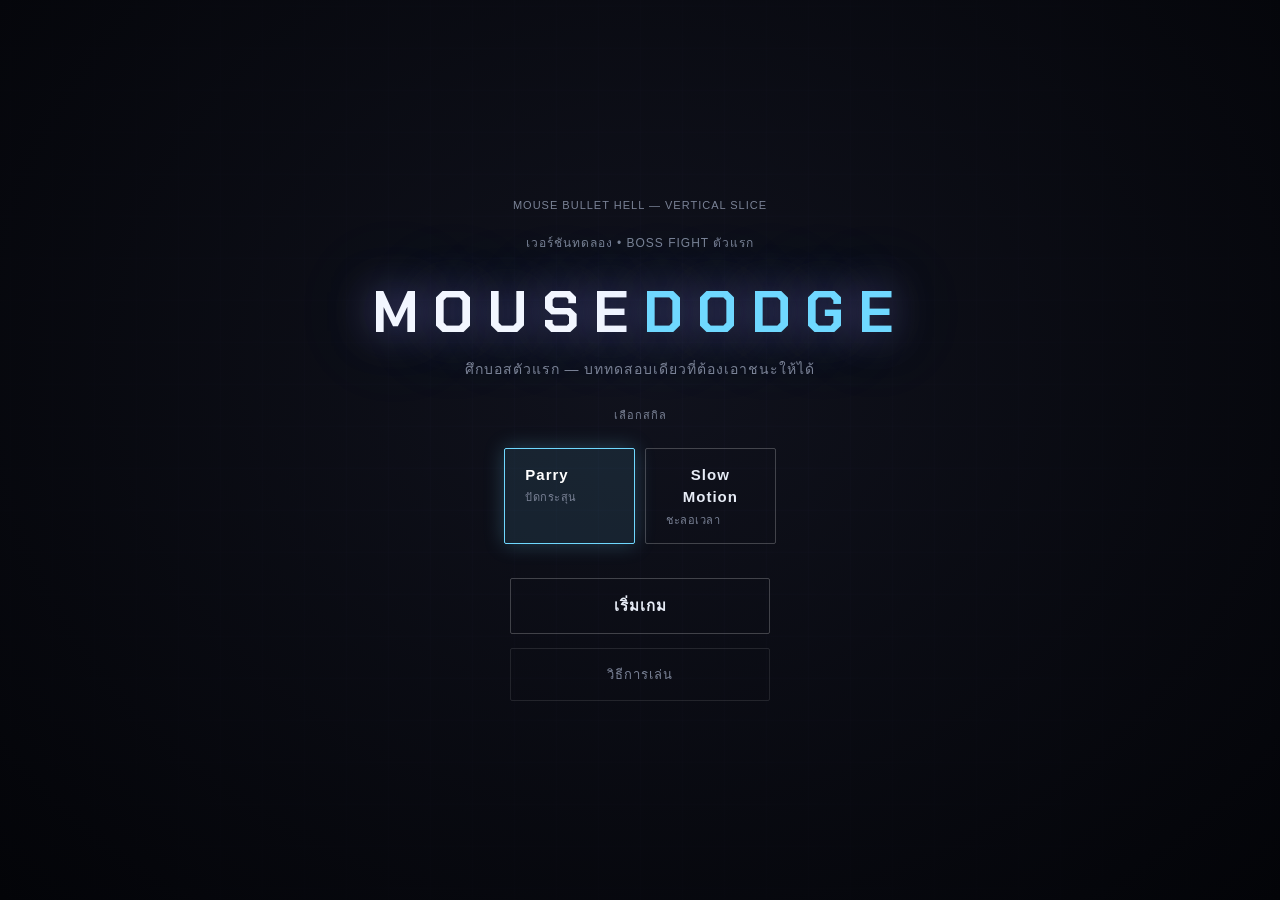
==== commit 70e529c8: "refactor: Remove Boss Mode functionality and related UI elements" ====
--- a/index.html
+++ b/index.html
@@ -38,7 +38,6 @@
 
     <div class="btn-col">
       <button class="btn" id="btn-start">เริ่มเกม</button>
-      <button class="btn ghost" id="btn-bossmode">สวมบทบอส (Boss Mode)</button>
       <button class="btn ghost" id="btn-howto">วิธีการเล่น</button>
     </div>
   </div>
@@ -79,7 +78,6 @@
     ">
     </div>
     <div class="result-sub" id="gameover-sub">ไปได้ถึงเฟส 1</div>
-    <div class="result-sub" id="gameover-death-count" style="margin-top: 6px; font-size: 13px; color: #ff4d5e;"></div>
     <div class="btn-col">
       <button class="btn danger" id="btn-retry">ลองอีกครั้ง</button>
       <button class="btn ghost" id="btn-gameover-menu">กลับเมนูหลัก</button>
@@ -90,7 +88,7 @@
   <div class="screen" id="screen-victory">
     <div class="eyebrow">ผู้รอดชีวิต</div>
     <h1 class="logo" style="font-size:44px;color:#fff3c4;text-shadow:0 0 50px rgba(255,200,90,.55);">ชัยชนะ</h1>
-    <div class="result-sub" id="victory-sub">เจ้าเอาชนะบอสตัวแรกได้แล้ว — ชัยชนะนี้เจ้าเป็นผู้ไขว่คว้ามันมาเอง</div>
+    <div class="result-sub">เจ้าเอาชนะบอสตัวแรกได้แล้ว — ชัยชนะนี้เจ้าเป็นผู้ไขว่คว้ามันมาเอง</div>
     <div class="btn-col">
       <button class="btn gold" id="btn-victory-again">เล่นอีกครั้ง</button>
       <button class="btn ghost" id="btn-victory-menu">กลับเมนูหลัก</button>
@@ -124,45 +122,6 @@
     </svg>
   </div>
 
-  <!-- BOSS MODE HUD -->
-  <div id="bossmode-hud">
-    <div id="bossmode-timer-wrap">
-      <div id="bossmode-timer-label">เวลาที่เหลือ</div>
-      <div id="bossmode-timer">60</div>
-    </div>
-    <div id="bossmode-ai-info">
-      <div id="bossmode-ai-label">AI CHALLENGER</div>
-      <div id="bossmode-ai-lives"></div>
-    </div>
-    <div id="bossmode-skills">
-      <div class="boss-skill" id="bskill-1">
-        <div class="boss-skill-key">Click</div>
-        <div class="boss-skill-name">Burst Ring</div>
-        <div class="boss-skill-cooldown">READY</div>
-      </div>
-      <div class="boss-skill" id="bskill-2">
-        <div class="boss-skill-key">1</div>
-        <div class="boss-skill-name">Volley</div>
-        <div class="boss-skill-cooldown">READY</div>
-      </div>
-      <div class="boss-skill" id="bskill-3">
-        <div class="boss-skill-key">2</div>
-        <div class="boss-skill-name">Spiral</div>
-        <div class="boss-skill-cooldown">READY</div>
-      </div>
-      <div class="boss-skill" id="bskill-4">
-        <div class="boss-skill-key">3</div>
-        <div class="boss-skill-name">Homing</div>
-        <div class="boss-skill-cooldown">READY</div>
-      </div>
-      <div class="boss-skill" id="bskill-5">
-        <div class="boss-skill-key">4</div>
-        <div class="boss-skill-name">Laser</div>
-        <div class="boss-skill-cooldown">READY</div>
-      </div>
-    </div>
-  </div>
-
   <script src="js/setup.js"></script>
   <script src="js/ui-controls.js"></script>
   <script src="js/state.js"></script>
@@ -179,7 +138,6 @@
   <script src="js/game-flow.js"></script>
   <script src="js/hud.js"></script>
   <script src="js/arena.js"></script>
-  <script src="js/boss-mode.js"></script>
   <script src="js/main-loop.js"></script>
   <script src="js/boot.js"></script>
 </body>
--- a/css/style.css
+++ b/css/style.css
@@ -475,136 +475,3 @@
 #dev-hud.active {
   display: block;
 }
-
-/* ---------- BOSS MODE HUD ---------- */
-#bossmode-hud {
-  position: fixed;
-  inset: 0;
-  pointer-events: none;
-  z-index: 15;
-  display: none;
-}
-
-#bossmode-hud.active {
-  display: block;
-}
-
-#bossmode-timer-wrap {
-  position: absolute;
-  top: 28px;
-  left: 50%;
-  transform: translateX(-50%);
-  display: flex;
-  flex-direction: column;
-  align-items: center;
-  gap: 3px;
-}
-
-#bossmode-timer-label {
-  font-family: 'Chakra Petch', sans-serif;
-  font-size: 11px;
-  letter-spacing: 4px;
-  color: rgba(230, 236, 255, 0.55);
-}
-
-#bossmode-timer {
-  font-family: 'Chakra Petch', sans-serif;
-  font-size: 38px;
-  font-weight: 700;
-  color: var(--accent);
-  text-shadow: 0 0 15px rgba(111, 216, 255, 0.5);
-  margin-top: -4px;
-}
-
-#bossmode-ai-info {
-  position: absolute;
-  top: 28px;
-  left: 32px;
-  display: flex;
-  flex-direction: column;
-  gap: 6px;
-}
-
-#bossmode-ai-label {
-  font-family: 'Chakra Petch', sans-serif;
-  font-size: 11px;
-  letter-spacing: 3px;
-  color: var(--danger);
-  text-shadow: 0 0 10px rgba(255, 77, 94, 0.3);
-}
-
-#bossmode-ai-lives {
-  display: flex;
-  gap: 8px;
-}
-
-#bossmode-skills {
-  position: absolute;
-  bottom: 24px;
-  left: 50%;
-  transform: translateX(-50%);
-  display: flex;
-  gap: 12px;
-}
-
-.boss-skill {
-  display: flex;
-  flex-direction: column;
-  align-items: center;
-  justify-content: center;
-  background: rgba(10, 12, 22, 0.65);
-  backdrop-filter: blur(8px);
-  -webkit-backdrop-filter: blur(8px);
-  border: 1px solid rgba(255, 255, 255, 0.08);
-  padding: 10px 14px;
-  border-radius: 6px;
-  min-width: 90px;
-  transition: all 0.2s ease;
-  box-shadow: 0 4px 20px rgba(0, 0, 0, 0.3);
-}
-
-.boss-skill.on-cooldown {
-  opacity: 0.5;
-  border-color: rgba(255, 77, 94, 0.2);
-}
-
-.boss-skill.casting {
-  border-color: var(--warn);
-  box-shadow: 0 0 15px rgba(255, 180, 84, 0.3);
-}
-
-.boss-skill-key {
-  font-family: 'Chakra Petch', sans-serif;
-  font-size: 10px;
-  font-weight: 700;
-  color: var(--accent);
-  border: 1px solid rgba(111, 216, 255, 0.35);
-  padding: 1px 6px;
-  border-radius: 3px;
-  margin-bottom: 5px;
-  text-transform: uppercase;
-}
-
-.boss-skill.on-cooldown .boss-skill-key {
-  color: var(--muted);
-  border-color: rgba(255, 255, 255, 0.1);
-}
-
-.boss-skill-name {
-  font-size: 13px;
-  font-weight: 600;
-  color: #fff;
-  margin-bottom: 2px;
-}
-
-.boss-skill-cooldown {
-  font-family: 'Chakra Petch', sans-serif;
-  font-size: 10px;
-  color: #a5f3fc;
-  font-weight: 500;
-}
-
-.boss-skill.on-cooldown .boss-skill-cooldown {
-  color: var(--danger);
-}
-
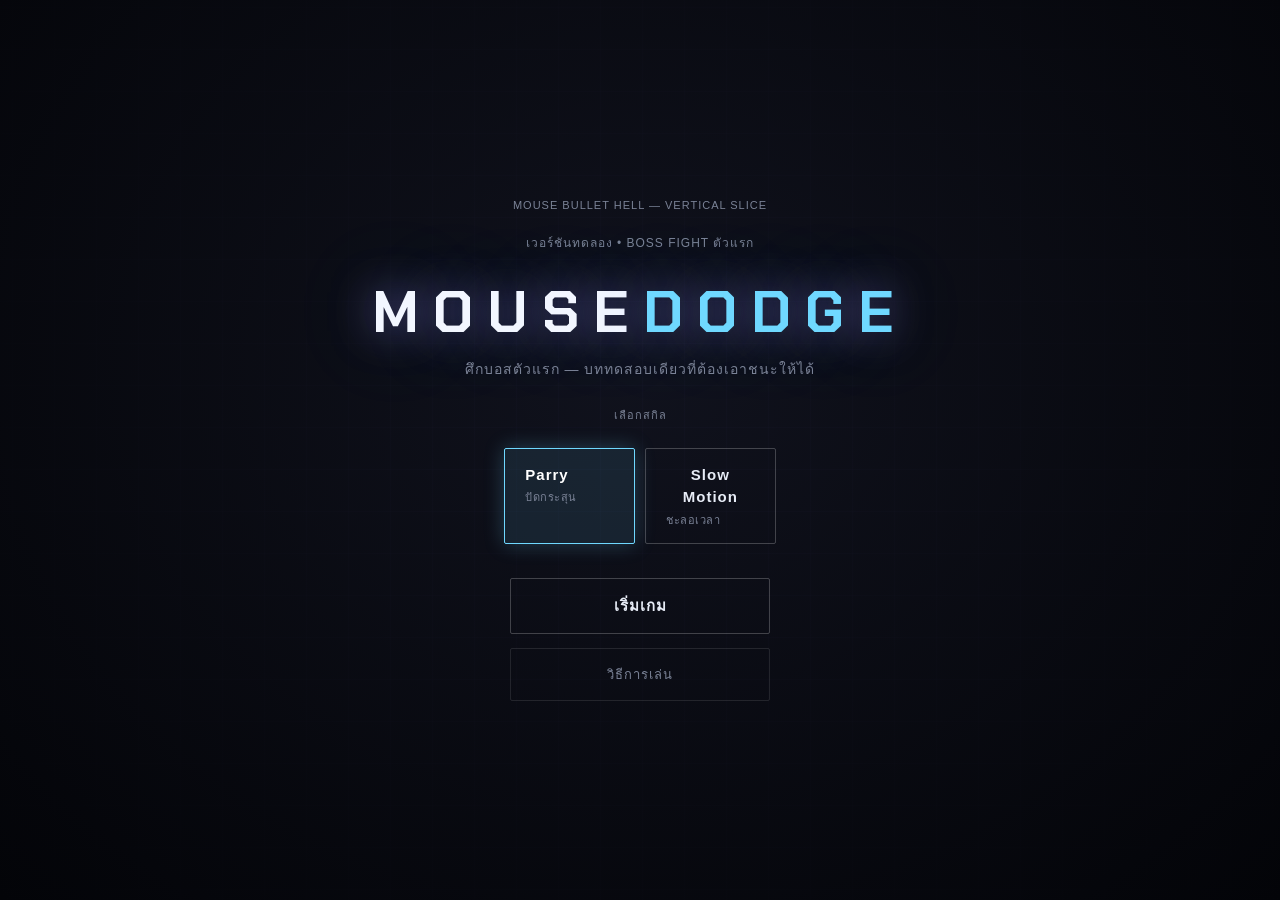
==== commit 03f3b8f8: "feat: Display accumulated death count on game over screen" ====
--- a/index.html
+++ b/index.html
@@ -78,6 +78,8 @@
     ">
     </div>
     <div class="result-sub" id="gameover-sub">ไปได้ถึงเฟส 1</div>
+    <div class="result-sub" id="gameover-death-count" style="margin-top: 6px; font-size: 13px; color: #ff4d5e;"></div>
+
     <div class="btn-col">
       <button class="btn danger" id="btn-retry">ลองอีกครั้ง</button>
       <button class="btn ghost" id="btn-gameover-menu">กลับเมนูหลัก</button>
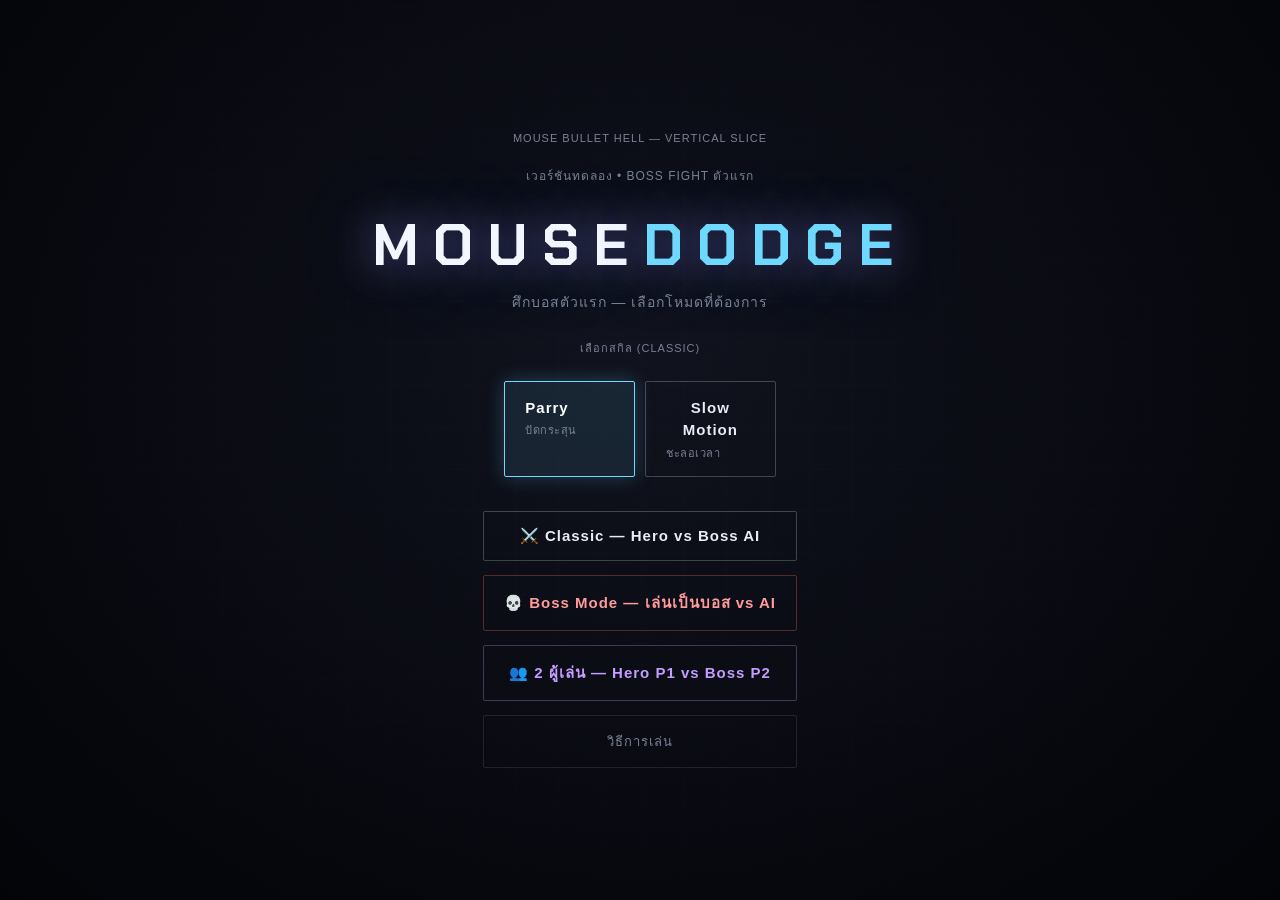
==== commit 8ee49ec9: "feat: Implement Boss AI and Player Modes with Enhanced HUD and Input Controls - Added new game modes" ====
--- a/index.html
+++ b/index.html
@@ -6,6 +6,7 @@
   <meta name="viewport" content="width=device-width, initial-scale=1.0, maximum-scale=1.0, user-scalable=no">
   <title>MOUSE DODGE — Vertical Slice</title>
   <link rel="stylesheet" href="css/style.css">
+  <link rel="stylesheet" href="css/boss-hud.css">
 </head>
 
 <body>
@@ -17,14 +18,16 @@
   <div id="phase-title"></div>
   <div id="dev-hud"></div>
 
-  <!-- MENU -->
+  <!-- ======================================================
+       MENU
+  ====================================================== -->
   <div class="screen active" id="screen-menu">
     <div class="eyebrow">MOUSE BULLET HELL — VERTICAL SLICE</div>
     <div class="eyebrow" style="font-size: 12px;">เวอร์ชันทดลอง • Boss Fight ตัวแรก</div>
     <h1 class="logo">MOUSE<span>DODGE</span></h1>
-    <div class="subtitle">ศึกบอสตัวแรก — บททดสอบเดียวที่ต้องเอาชนะให้ได้</div>
-
-    <div class="eyebrow" style="margin-top:4px;">เลือกสกิล</div>
+    <div class="subtitle">ศึกบอสตัวแรก — เลือกโหมดที่ต้องการ</div>
+
+    <div class="eyebrow" style="margin-top:4px;">เลือกสกิล (Classic)</div>
     <div class="skill-select" id="skill-select">
       <button class="btn skill-option selected" data-skill="parry">
         Parry
@@ -36,26 +39,68 @@
       </button>
     </div>
 
-    <div class="btn-col">
-      <button class="btn" id="btn-start">เริ่มเกม</button>
+    <div class="btn-col" style="min-width:300px;">
+      <button class="btn" id="btn-start">⚔️ Classic — Hero vs Boss AI</button>
+      <button class="btn btn-boss" id="btn-boss-ai">💀 Boss Mode — เล่นเป็นบอส vs AI</button>
+      <button class="btn btn-pvp" id="btn-pvp">👥 2 ผู้เล่น — Hero P1 vs Boss P2</button>
       <button class="btn ghost" id="btn-howto">วิธีการเล่น</button>
     </div>
   </div>
 
-  <!-- HOW TO PLAY -->
+  <!-- ======================================================
+       HOW TO PLAY — Classic
+  ====================================================== -->
   <div class="screen" id="screen-howto">
-    <div class="eyebrow">การควบคุม</div>
+    <div class="eyebrow">การควบคุม — Classic</div>
     <div class="controls-list">
+      <div class="control-row"><span class="key">เมาส์</span><span>ขยับตำแหน่ง Hero</span></div>
+      <div class="control-row"><span class="key">คลิกซ้าย</span><span>ใช้สกิล (Parry / Slow Motion)</span></div>
+      <div class="control-row"><span class="key">SPACE</span><span>หยุดชั่วคราว</span></div>
+    </div>
+    <div class="btn-col">
+      <button class="btn ghost" id="btn-howto-boss">ดูการควบคุม Boss Mode →</button>
+      <button class="btn ghost" id="btn-howto-pvp">ดูการควบคุม 2 ผู้เล่น →</button>
+      <button class="btn ghost" id="btn-howto-back">ย้อนกลับ</button>
+    </div>
+  </div>
+
+  <!-- HOW TO PLAY — Boss Mode -->
+  <div class="screen" id="screen-howto-boss">
+    <div class="eyebrow">การควบคุม — Boss Mode</div>
+    <div class="subtitle" style="margin-top:-8px; margin-bottom:8px;">คุณคือบอส / AI Hero พยายามรอดให้ครบ 90 วินาที</div>
+    <div class="controls-list">
+      <div class="control-row"><span class="key">W A S D</span><span>เคลื่อนที่ (ช้ากว่า Hero ~45%)</span></div>
+      <div class="control-row"><span class="key">J</span><span>Burst Ring — วงแหวนกระสุน (Energy 20)</span></div>
+      <div class="control-row"><span class="key">K</span><span>Aimed Volley — ยิงตรงหา Hero (Energy 15)</span></div>
+      <div class="control-row"><span class="key">L</span><span>Homing Orbs — orb ไล่ Hero (Energy 25)</span></div>
+      <div class="control-row"><span class="key">;</span><span>Laser Sweep — กวาดเลเซอร์ (Energy 30)</span></div>
+      <div class="control-row"><span class="key">'</span><span>Ultimate — ระเบิดสกิลใหญ่ (Energy 50)</span></div>
+    </div>
+    <div class="eyebrow" style="color:#ff9b9b;">กติกา: ฆ่า AI ให้ได้ก่อนหมด 90 วินาที</div>
+    <div class="btn-col">
+      <button class="btn ghost" id="btn-howto-boss-back">ย้อนกลับ</button>
+    </div>
+  </div>
+
+  <!-- HOW TO PLAY — PvP -->
+  <div class="screen" id="screen-howto-pvp">
+    <div class="eyebrow">การควบคุม — 2 ผู้เล่น</div>
+    <div class="controls-list">
+      <div class="control-row" style="align-self:flex-start"><strong style="color:#6fd8ff">P1 Hero</strong></div>
       <div class="control-row"><span class="key">เมาส์</span><span>ขยับตำแหน่ง</span></div>
-      <div class="control-row"><span class="key">คลิกซ้าย</span><span>ใช้สกิลที่เลือกไว้ (แพรี่ / ชะลอเวลา)</span></div>
-      <div class="control-row"><span class="key">SPACE</span><span>หยุดชั่วคราว</span></div>
-    </div>
-    <div class="btn-col">
-      <button class="btn ghost" id="btn-howto-back">ย้อนกลับ</button>
-    </div>
-  </div>
-
-  <!-- PAUSE -->
+      <div class="control-row"><span class="key">คลิกซ้าย</span><span>Parry / Skill</span></div>
+      <div class="control-row" style="align-self:flex-start; margin-top:8px;"><strong style="color:#ff9b9b">P2 Boss</strong></div>
+      <div class="control-row"><span class="key">W A S D</span><span>เคลื่อนที่ (ช้ากว่า Hero)</span></div>
+      <div class="control-row"><span class="key">J / K / L / ; / '</span><span>สกิล 1–5</span></div>
+    </div>
+    <div class="btn-col">
+      <button class="btn ghost" id="btn-howto-pvp-back">ย้อนกลับ</button>
+    </div>
+  </div>
+
+  <!-- ======================================================
+       PAUSE
+  ====================================================== -->
   <div class="screen" id="screen-pause">
     <div class="eyebrow">พักสายตาสักครู่</div>
     <h1 class="logo" style="font-size:34px;letter-spacing:8px;">หยุดชั่วคราว</h1>
@@ -65,56 +110,51 @@
     </div>
   </div>
 
-  <!-- GAME OVER -->
+  <!-- ======================================================
+       GAME OVER
+  ====================================================== -->
   <div class="screen" id="screen-gameover">
-    <div class="eyebrow">Boss ฝากข้อความถึงคุณ</div>
+    <div class="eyebrow">ข้อความจากบอส</div>
     <div id="gameover-quote" class="result-sub" style="
-        font-size:30px;
-        font-weight:700;
-        color:#fff;
-        margin-top:-6px;
-        margin-bottom:12px;
-        text-shadow:0 0 18px rgba(255,255,255,.15);
-    ">
+        font-size:30px; font-weight:700; color:#fff;
+        margin-top:-6px; margin-bottom:12px;
+        text-shadow:0 0 18px rgba(255,255,255,.15);">
     </div>
     <div class="result-sub" id="gameover-sub">ไปได้ถึงเฟส 1</div>
-    <div class="result-sub" id="gameover-death-count" style="margin-top: 6px; font-size: 13px; color: #ff4d5e;"></div>
-
+    <div class="result-sub" id="gameover-death-count" style="margin-top:6px; font-size:13px; color:#ff4d5e;"></div>
     <div class="btn-col">
       <button class="btn danger" id="btn-retry">ลองอีกครั้ง</button>
       <button class="btn ghost" id="btn-gameover-menu">กลับเมนูหลัก</button>
     </div>
   </div>
 
-  <!-- VICTORY -->
+  <!-- ======================================================
+       VICTORY
+  ====================================================== -->
   <div class="screen" id="screen-victory">
     <div class="eyebrow">ผู้รอดชีวิต</div>
     <h1 class="logo" style="font-size:44px;color:#fff3c4;text-shadow:0 0 50px rgba(255,200,90,.55);">ชัยชนะ</h1>
-    <div class="result-sub">เจ้าเอาชนะบอสตัวแรกได้แล้ว — ชัยชนะนี้เจ้าเป็นผู้ไขว่คว้ามันมาเอง</div>
+    <div class="result-sub">เจ้าเอาชนะได้แล้ว — ชัยชนะนี้เจ้าเป็นผู้ไขว่คว้ามันมาเอง</div>
     <div class="btn-col">
       <button class="btn gold" id="btn-victory-again">เล่นอีกครั้ง</button>
       <button class="btn ghost" id="btn-victory-menu">กลับเมนูหลัก</button>
     </div>
   </div>
 
-  <!-- HUD -->
+  <!-- ======================================================
+       HUD — Classic
+  ====================================================== -->
   <div id="hud">
     <div id="boss-bar-wrap">
       <div id="boss-name">EYE OF THE HOLLOW</div>
-
-      <div id="boss-bar">
-        <div id="boss-bar-fill"></div>
-      </div>
-    </div>
+      <div id="boss-bar"><div id="boss-bar-fill"></div></div>
+    </div>
+
     <div id="lives"></div>
 
     <div id="skill">
       <div id="skill-label">SLOW MOTION</div>
-
-      <div id="skill-bar">
-        <div id="skill-fill"></div>
-      </div>
-
+      <div id="skill-bar"><div id="skill-fill"></div></div>
       <div id="skill-text">READY</div>
     </div>
 
@@ -124,10 +164,86 @@
     </svg>
   </div>
 
+  <!-- ======================================================
+       HUD — Boss vs AI
+  ====================================================== -->
+  <div id="hud-bossai">
+    <!-- Countdown กลางบน -->
+    <div id="bossai-timer">90s</div>
+
+    <!-- AI Hero HP ซ้ายบน -->
+    <div style="position:absolute; top:24px; left:28px; display:flex; align-items:center; gap:8px;">
+      <span class="eyebrow" style="color:rgba(111,216,255,.55)">AI HERO</span>
+      <div id="ai-lives"></div>
+    </div>
+
+    <!-- Boss Energy ขวาล่าง -->
+    <div id="boss-energy-wrap">
+      <div id="boss-energy-label">ENERGY</div>
+      <div id="boss-energy-bar"><div id="boss-energy-fill"></div></div>
+    </div>
+
+    <!-- Boss Skill Slots — สร้างโดย boot.js -->
+    <div id="boss-skills-bossai" style="position:absolute; bottom:52px; right:28px; display:flex; gap:8px;"></div>
+
+    <!-- Pause -->
+    <svg id="pause-btn-bossai" viewBox="0 0 24 24" fill="none"
+         style="position:absolute;top:26px;right:32px;width:26px;height:26px;pointer-events:auto;cursor:pointer;opacity:.45;">
+      <rect x="6" y="4" width="4" height="16" rx="1" fill="white" />
+      <rect x="14" y="4" width="4" height="16" rx="1" fill="white" />
+    </svg>
+  </div>
+
+  <!-- ======================================================
+       HUD — 2 Player PvP
+  ====================================================== -->
+  <div id="hud-pvp">
+    <!-- P1 Hero ซ้ายล่าง -->
+    <div style="position:absolute; bottom:20px; left:28px;">
+      <div class="eyebrow" style="color:rgba(111,216,255,.55); margin-bottom:6px;">P1 HERO</div>
+      <div id="lives-pvp" style="display:flex; gap:8px; margin-bottom:8px;"></div>
+      <div style="width:180px;">
+        <div id="skill-label-pvp" style="font-size:12px; color:var(--muted); margin-bottom:6px; letter-spacing:1px;">PARRY</div>
+        <div id="skill-bar-pvp" style="width:100%; height:10px; background:rgba(255,255,255,.15); border:1px solid rgba(255,255,255,.2); border-radius:999px; overflow:hidden;">
+          <div id="skill-fill-pvp" style="width:100%; height:100%; background:#46c8ff; transition:width .08s linear; box-shadow:0 0 10px rgba(70,200,255,.6); border-radius:999px;"></div>
+        </div>
+        <div id="skill-text-pvp" style="margin-top:6px; font-size:12px; color:#fff;">READY</div>
+      </div>
+    </div>
+
+    <!-- P2 Boss HP ขวาบน -->
+    <div style="position:absolute; top:22px; right:28px; display:flex; flex-direction:column; align-items:flex-end; gap:6px;">
+      <div class="eyebrow" style="color:rgba(255,107,107,.55);">P2 BOSS</div>
+      <div id="boss-hp-pips" style="display:flex; gap:6px;"></div>
+    </div>
+
+    <!-- Boss Energy ขวาล่าง -->
+    <div id="boss-energy-wrap-pvp" style="position:absolute; bottom:20px; right:28px; width:200px;">
+      <div style="font-family:'Chakra Petch',sans-serif; font-size:10px; letter-spacing:2px; color:rgba(195,157,255,.6); margin-bottom:5px; text-align:right;">ENERGY</div>
+      <div style="width:100%; height:8px; background:rgba(255,255,255,.1); border:1px solid rgba(195,157,255,.25); border-radius:999px; overflow:hidden;">
+        <div id="boss-energy-fill-pvp" style="width:100%; height:100%; background:#c39dff; border-radius:999px; transition:width .1s linear;"></div>
+      </div>
+    </div>
+
+    <!-- Boss Skill Slots สร้างโดย boot.js -->
+    <div id="boss-skills-pvp" style="position:absolute; bottom:52px; right:28px; display:flex; gap:8px;"></div>
+
+    <!-- Pause กลางบน -->
+    <svg id="pause-btn-pvp" viewBox="0 0 24 24" fill="none"
+         style="position:absolute;top:26px;left:50%;transform:translateX(-50%);width:26px;height:26px;pointer-events:auto;cursor:pointer;opacity:.45;">
+      <rect x="6" y="4" width="4" height="16" rx="1" fill="white" />
+      <rect x="14" y="4" width="4" height="16" rx="1" fill="white" />
+    </svg>
+  </div>
+
+  <!-- ======================================================
+       SCRIPTS (เรียงตาม dependency)
+  ====================================================== -->
   <script src="js/setup.js"></script>
-  <script src="js/ui-controls.js"></script>
+  <script src="js/game-mode.js"></script>
   <script src="js/state.js"></script>
   <script src="js/utils.js"></script>
+  <script src="js/ui-controls.js"></script>
   <script src="js/bullets.js"></script>
   <script src="js/skill-parry.js"></script>
   <script src="js/lasers.js"></script>
@@ -135,6 +251,8 @@
   <script src="js/beats.js"></script>
   <script src="js/phases.js"></script>
   <script src="js/boss.js"></script>
+  <script src="js/boss-player.js"></script>
+  <script src="js/ai-hero.js"></script>
   <script src="js/player.js"></script>
   <script src="js/fx.js"></script>
   <script src="js/game-flow.js"></script>
@@ -142,6 +260,7 @@
   <script src="js/arena.js"></script>
   <script src="js/main-loop.js"></script>
   <script src="js/boot.js"></script>
+
 </body>
 
 </html>
--- a/css/style.css
+++ b/css/style.css
@@ -475,3 +475,25 @@
 #dev-hud.active {
   display: block;
 }
+
+/* ---------- Mode Buttons ---------- */
+button.btn.btn-boss {
+  border-color: rgba(255, 107, 107, .3);
+  color: #ff9b9b;
+}
+button.btn.btn-boss:hover {
+  border-color: #ff6b6b;
+  color: #fff;
+  box-shadow: 0 0 24px rgba(255, 107, 107, .35);
+  background: rgba(255, 107, 107, .07);
+}
+button.btn.btn-pvp {
+  border-color: rgba(195, 157, 255, .3);
+  color: #c39dff;
+}
+button.btn.btn-pvp:hover {
+  border-color: #c39dff;
+  color: #fff;
+  box-shadow: 0 0 24px rgba(195, 157, 255, .35);
+  background: rgba(195, 157, 255, .07);
+}
--- a/css/boss-hud.css
+++ b/css/boss-hud.css
@@ -0,0 +1,227 @@
+/* ============================================================
+   Boss Skill HUD — เพิ่มต่อจาก style.css
+   (ใช้ใน bossAI + pvp mode)
+============================================================ */
+
+/* ---------- HUD Boss AI / PvP ---------- */
+#hud-bossai,
+#hud-pvp {
+  position: fixed;
+  inset: 0;
+  pointer-events: none;
+  z-index: 15;
+  display: none;
+}
+#hud-bossai.active,
+#hud-pvp.active {
+  display: block;
+}
+
+/* ---- Boss AI Timer (กลางบน) ---- */
+#bossai-timer {
+  position: absolute;
+  top: 22px;
+  left: 50%;
+  transform: translateX(-50%);
+  font-family: 'Chakra Petch', sans-serif;
+  font-size: 32px;
+  font-weight: 700;
+  letter-spacing: 4px;
+  color: #4cff88;
+  text-shadow: 0 0 20px rgba(76, 255, 136, .5);
+  transition: color .3s;
+}
+#bossai-timer.urgent {
+  color: #ff4d5e;
+  text-shadow: 0 0 20px rgba(255, 77, 94, .6);
+  animation: timerPulse .5s ease infinite alternate;
+}
+@keyframes timerPulse {
+  from { transform: translateX(-50%) scale(1); }
+  to   { transform: translateX(-50%) scale(1.08); }
+}
+
+/* ---- AI Hero HP (ซ้ายบน) ---- */
+#ai-lives {
+  position: absolute;
+  top: 26px;
+  left: 28px;
+  display: flex;
+  gap: 8px;
+  align-items: center;
+}
+#ai-lives-label {
+  font-family: 'Chakra Petch', sans-serif;
+  font-size: 10px;
+  letter-spacing: 3px;
+  color: rgba(111, 216, 255, .55);
+  margin-right: 4px;
+}
+
+/* ---- P1 Hero lives + skill (PvP, ซ้ายล่าง) ---- */
+#pvp-hero-panel {
+  position: absolute;
+  bottom: 20px;
+  left: 28px;
+}
+#pvp-hero-label {
+  font-family: 'Chakra Petch', sans-serif;
+  font-size: 10px;
+  letter-spacing: 3px;
+  color: rgba(111, 216, 255, .55);
+  margin-bottom: 6px;
+}
+#pvp-lives {
+  display: flex;
+  gap: 8px;
+  margin-bottom: 8px;
+}
+
+/* ---- Boss HP pips (PvP, ขวาบน) ---- */
+#pvp-boss-panel {
+  position: absolute;
+  top: 22px;
+  right: 28px;
+  display: flex;
+  flex-direction: column;
+  align-items: flex-end;
+  gap: 6px;
+}
+#pvp-boss-label {
+  font-family: 'Chakra Petch', sans-serif;
+  font-size: 10px;
+  letter-spacing: 3px;
+  color: rgba(255, 107, 107, .55);
+}
+#boss-hp-pips {
+  display: flex;
+  gap: 6px;
+}
+.boss-life {
+  font-size: 18px;
+  transition: .25s;
+}
+
+/* ---- Boss Energy Bar (ด้านล่างขวา, ทั้ง bossAI + pvp) ---- */
+#boss-energy-wrap {
+  position: absolute;
+  bottom: 20px;
+  right: 28px;
+  width: 200px;
+}
+#boss-energy-label {
+  font-family: 'Chakra Petch', sans-serif;
+  font-size: 10px;
+  letter-spacing: 2px;
+  color: rgba(195, 157, 255, .6);
+  margin-bottom: 5px;
+  text-align: right;
+}
+#boss-energy-bar {
+  width: 100%;
+  height: 8px;
+  background: rgba(255, 255, 255, .1);
+  border: 1px solid rgba(195, 157, 255, .25);
+  border-radius: 999px;
+  overflow: hidden;
+}
+#boss-energy-fill {
+  width: 100%;
+  height: 100%;
+  background: #c39dff;
+  border-radius: 999px;
+  transition: width .1s linear, background .3s;
+  box-shadow: 0 0 10px rgba(195, 157, 255, .5);
+}
+
+/* ---- Boss Skill Slots (แนวนอนเหนือ energy bar) ---- */
+#boss-skills {
+  position: absolute;
+  bottom: 52px;
+  right: 28px;
+  display: flex;
+  gap: 8px;
+}
+
+.boss-skill-slot {
+  width: 52px;
+  display: flex;
+  flex-direction: column;
+  align-items: center;
+  gap: 4px;
+  opacity: 0.5;
+  transition: opacity .2s, transform .15s;
+  position: relative;
+}
+.boss-skill-slot.bs-ready {
+  opacity: 1;
+}
+.boss-skill-slot.bs-ready:hover {
+  transform: translateY(-2px);
+}
+.boss-skill-slot.bs-no-energy {
+  opacity: 0.3;
+}
+.boss-skill-slot.bs-gcd {
+  opacity: 0.6;
+}
+
+/* key badge */
+.bs-key {
+  font-family: 'Chakra Petch', sans-serif;
+  font-size: 11px;
+  font-weight: 700;
+  letter-spacing: 1px;
+  color: #fff;
+  background: rgba(255,255,255,.08);
+  border: 1px solid rgba(255,255,255,.18);
+  border-radius: 3px;
+  padding: 3px 7px;
+  min-width: 24px;
+  text-align: center;
+}
+.boss-skill-slot.bs-ready .bs-key {
+  border-color: rgba(195, 157, 255, .6);
+  box-shadow: 0 0 10px rgba(195, 157, 255, .3);
+  background: rgba(195, 157, 255, .12);
+}
+
+/* skill name */
+.bs-name {
+  font-size: 9px;
+  letter-spacing: .5px;
+  color: var(--muted);
+  text-align: center;
+}
+.boss-skill-slot.bs-ready .bs-name {
+  color: rgba(195, 157, 255, .85);
+}
+
+/* cooldown bar */
+.bs-cd-bar-wrap {
+  width: 100%;
+  height: 3px;
+  background: rgba(255,255,255,.08);
+  border-radius: 999px;
+  overflow: hidden;
+}
+.bs-cd-bar {
+  height: 100%;
+  background: #c39dff;
+  border-radius: 999px;
+  transition: width .15s linear;
+}
+
+/* cooldown text */
+.bs-cd-text {
+  font-size: 9px;
+  color: var(--muted);
+  font-family: 'Chakra Petch', monospace;
+  height: 12px;
+  text-align: center;
+}
+
+/* GCD overlay flash */
+.boss-skill-slot.bs-gcd .bs-cd-bar {
+  background: #ffb454;
+}
